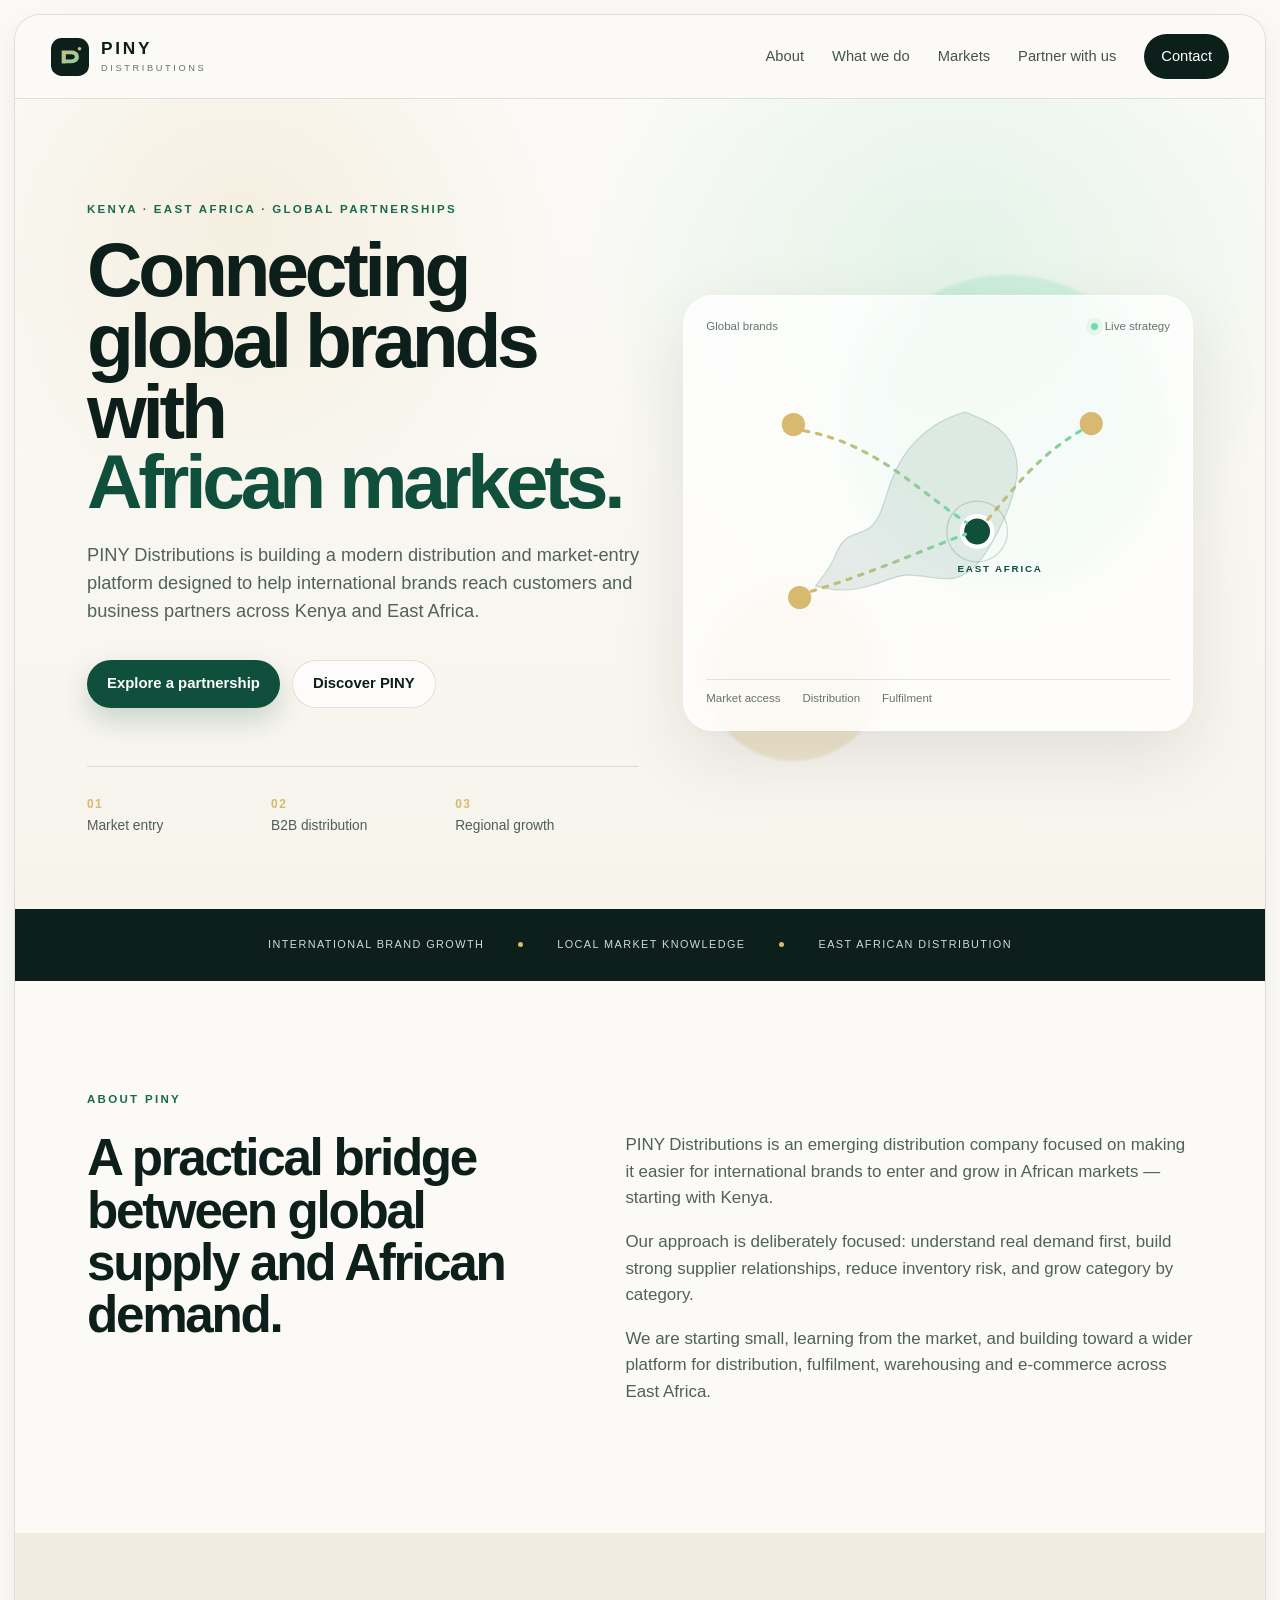
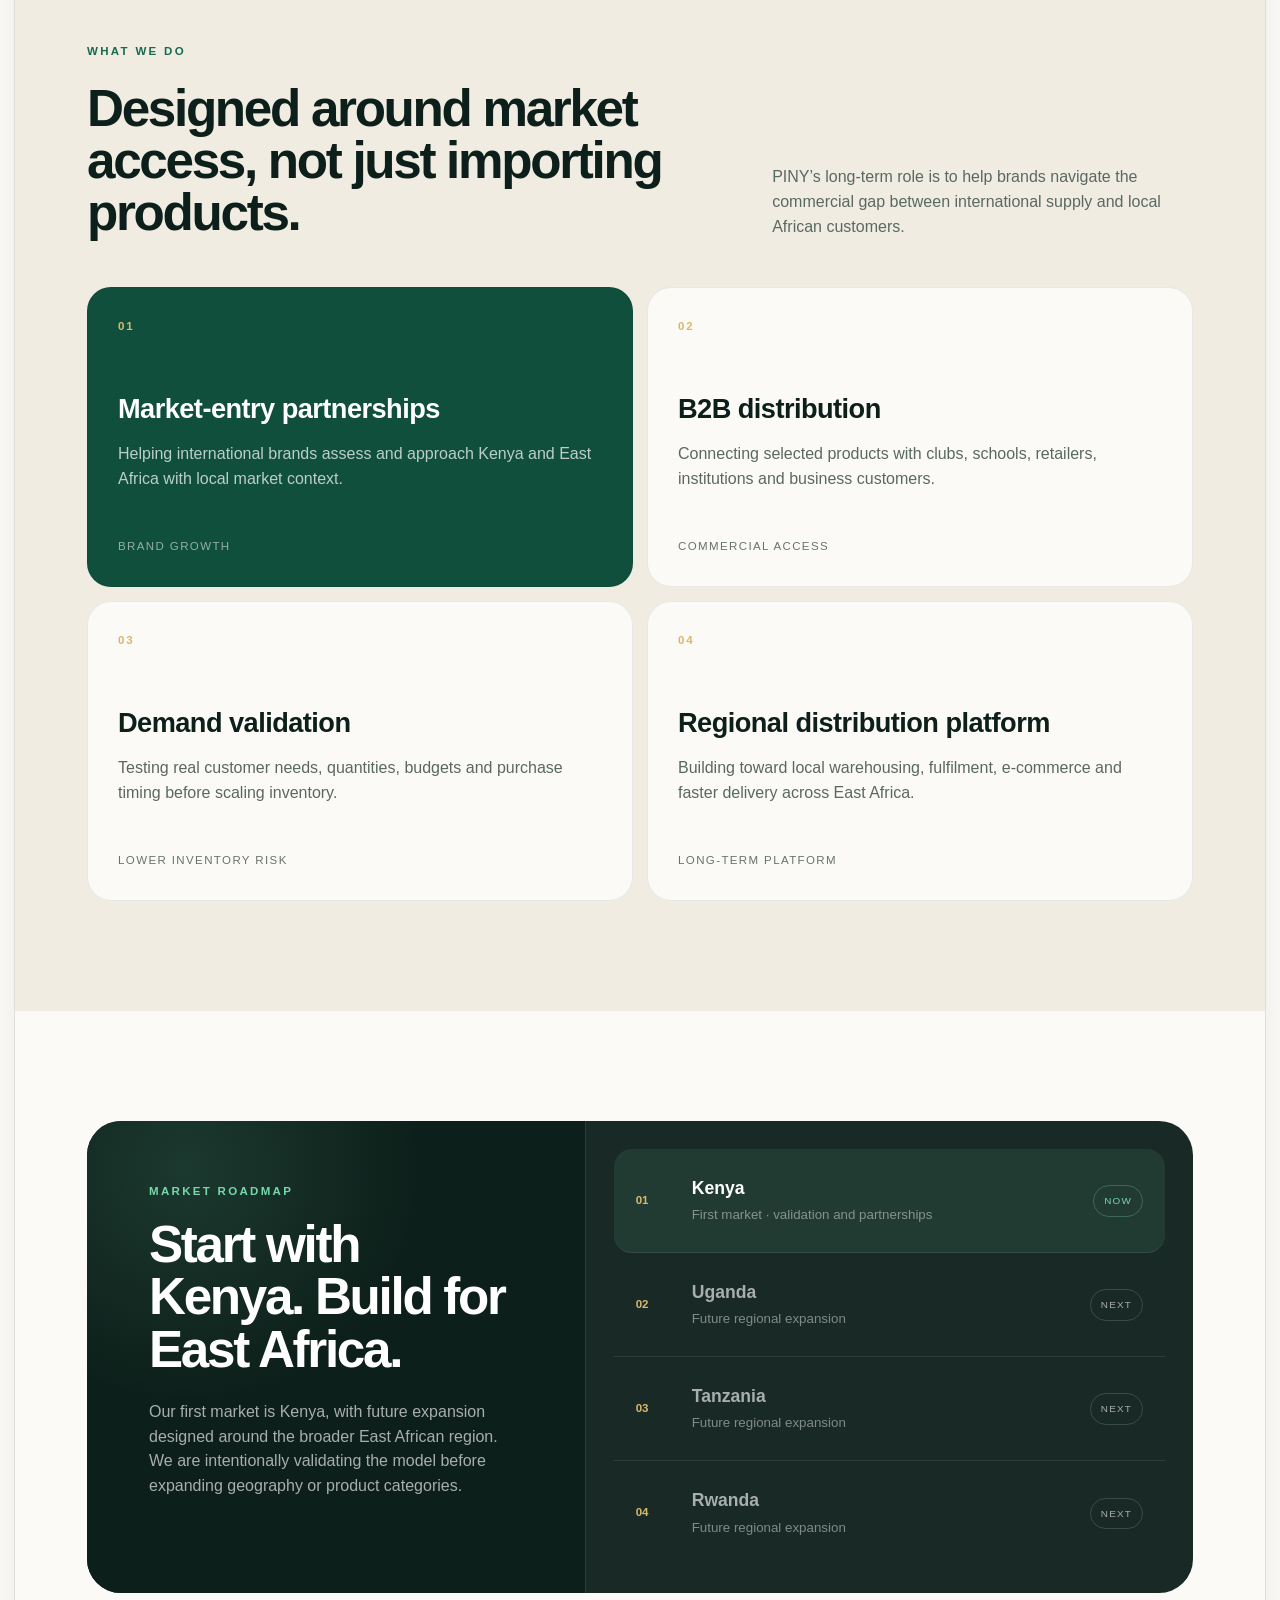
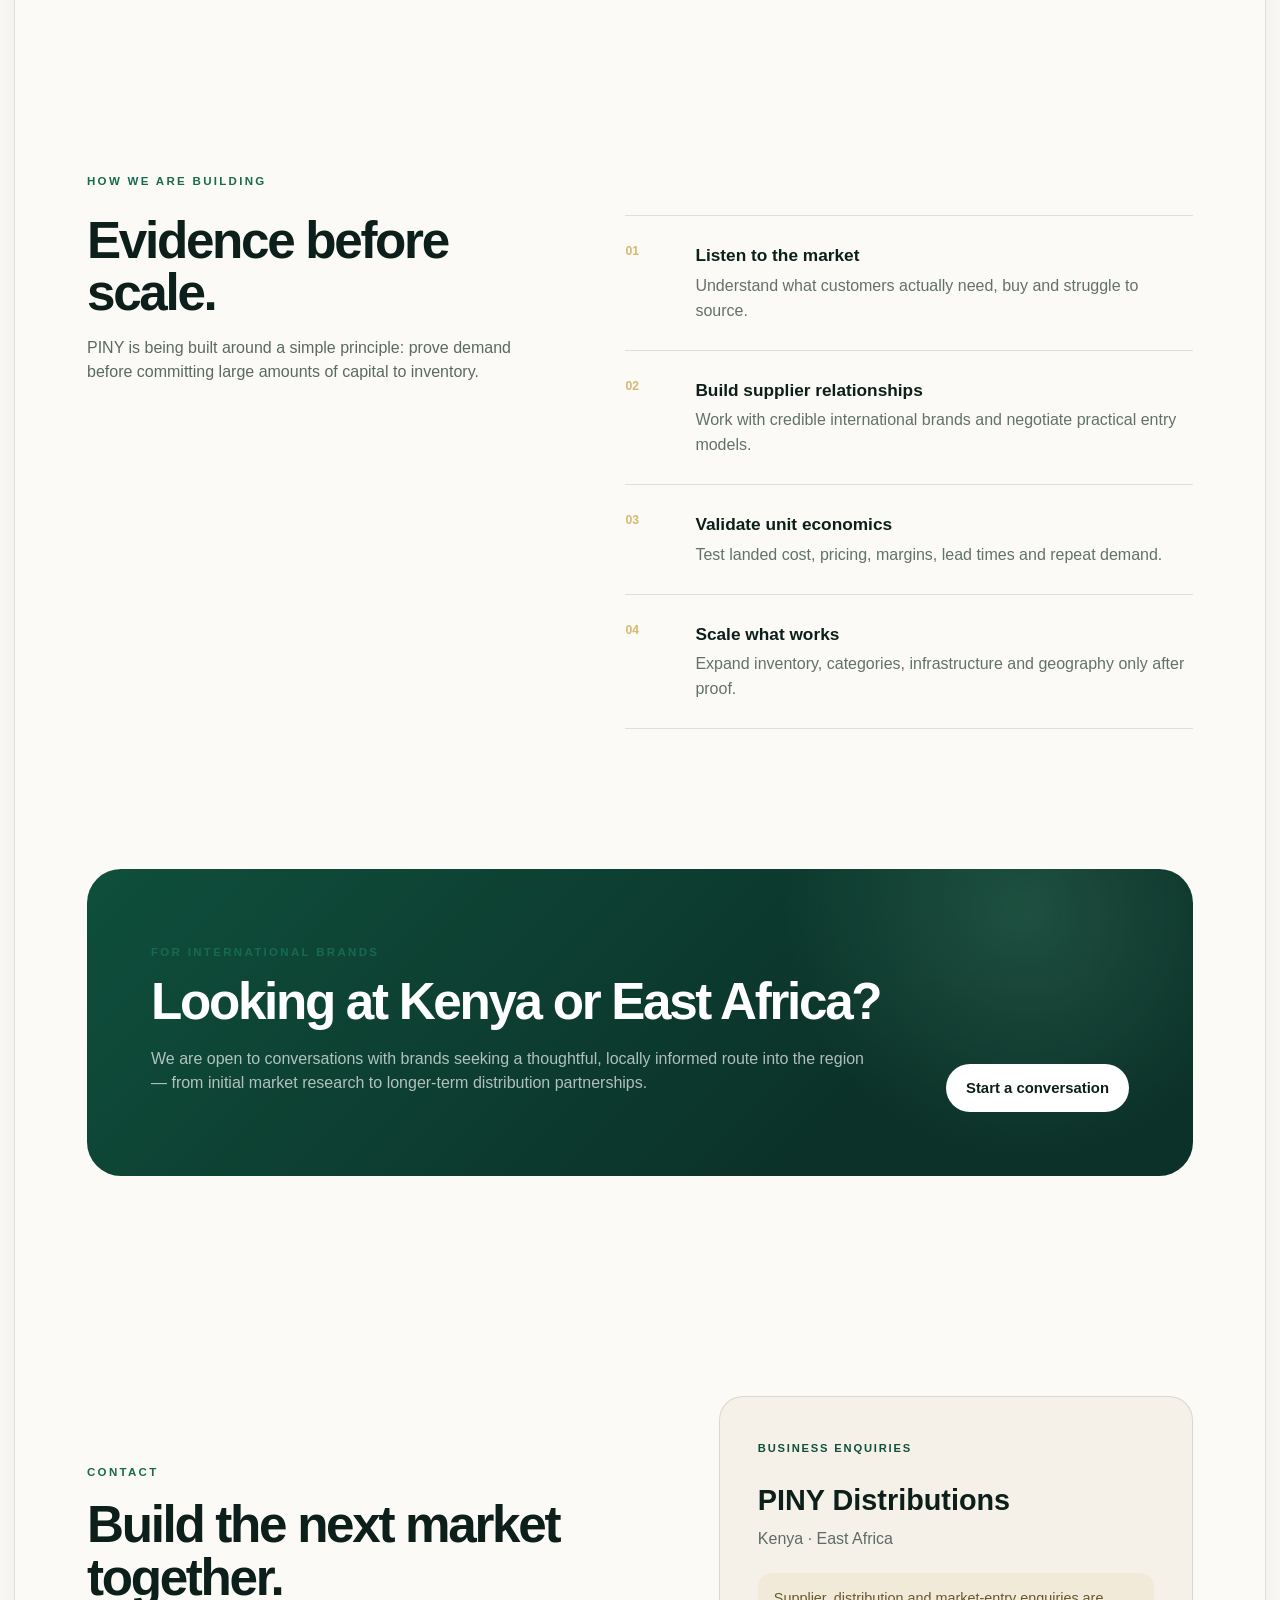
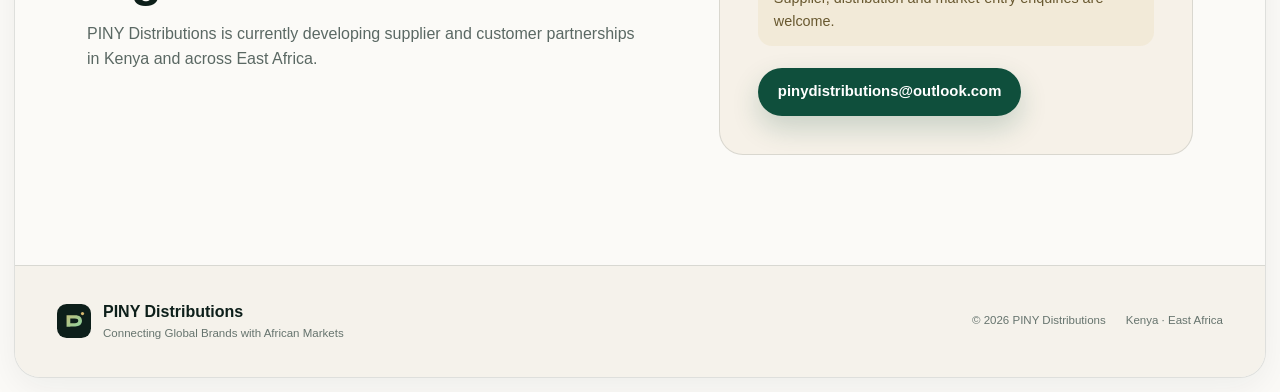
==== index.html @ 72f73d37 "Add PINY Distributions website" ====
<!DOCTYPE html>
<html lang="en">
<head>
  <meta charset="utf-8" />
  <meta name="viewport" content="width=device-width, initial-scale=1" />
  <title>PINY Distributions | Connecting Global Brands with African Markets</title>
  <meta name="description" content="PINY Distributions is building a modern distribution and market-entry platform connecting international brands with customers and business partners across Kenya and East Africa." />
  <meta name="robots" content="index, follow" />
  <link rel="canonical" href="https://pinydistributions.com/" />

  <meta property="og:type" content="website" />
  <meta property="og:title" content="PINY Distributions" />
  <meta property="og:description" content="Connecting Global Brands with African Markets." />
  <meta property="og:url" content="https://pinydistributions.com/" />
  <meta property="og:image" content="https://pinydistributions.com/social-card.svg" />

  <meta name="twitter:card" content="summary_large_image" />
  <meta name="twitter:title" content="PINY Distributions" />
  <meta name="twitter:description" content="Connecting Global Brands with African Markets." />

  <meta name="theme-color" content="#0b1f1a" />
  <link rel="icon" href="/favicon.svg" type="image/svg+xml" />
  <link rel="stylesheet" href="/styles.css" />

  <script type="application/ld+json">
  {
    "@context": "https://schema.org",
    "@type": "Organization",
    "name": "PINY Distributions",
    "url": "https://pinydistributions.com/",
    "description": "An emerging distribution and market-entry company focused on connecting international brands with Kenya, East Africa, and wider African markets.",
    "founder": {
      "@type": "Person",
      "name": "Brandon Eddy"
    },
    "areaServed": [
      {"@type":"Country","name":"Kenya"},
      {"@type":"Place","name":"East Africa"}
    ]
  }
  </script>
</head>
<body>
  <div class="site-shell">
    <header class="site-header" id="top">
      <a class="brand" href="#top" aria-label="PINY Distributions home">
        <img src="/logo.svg" alt="" class="brand-mark" />
        <span class="brand-copy">
          <strong>PINY</strong>
          <span>DISTRIBUTIONS</span>
        </span>
      </a>

      <button class="nav-toggle" aria-label="Open menu" aria-expanded="false">
        <span></span><span></span>
      </button>

      <nav class="nav" aria-label="Primary navigation">
        <a href="#about">About</a>
        <a href="#services">What we do</a>
        <a href="#markets">Markets</a>
        <a href="#partners">Partner with us</a>
        <a class="nav-cta" href="#contact">Contact</a>
      </nav>
    </header>

    <main>
      <section class="hero">
        <div class="hero-copy">
          <p class="eyebrow">Kenya · East Africa · Global Partnerships</p>
          <h1>Connecting global brands with <span>African markets.</span></h1>
          <p class="hero-lede">
            PINY Distributions is building a modern distribution and market-entry platform
            designed to help international brands reach customers and business partners
            across Kenya and East Africa.
          </p>

          <div class="hero-actions">
            <a class="btn btn-primary" href="#partners">Explore a partnership</a>
            <a class="btn btn-secondary" href="#about">Discover PINY</a>
          </div>

          <div class="hero-proof" aria-label="PINY focus areas">
            <div><strong>01</strong><span>Market entry</span></div>
            <div><strong>02</strong><span>B2B distribution</span></div>
            <div><strong>03</strong><span>Regional growth</span></div>
          </div>
        </div>

        <div class="hero-visual" aria-hidden="true">
          <div class="orb orb-one"></div>
          <div class="orb orb-two"></div>
          <div class="network-card">
            <div class="network-head">
              <span>Global brands</span>
              <span class="status-dot">Live strategy</span>
            </div>

            <svg viewBox="0 0 520 360" role="img" aria-label="Global-to-East-Africa distribution network">
              <defs>
                <linearGradient id="route" x1="0" x2="1">
                  <stop offset="0%" stop-color="#d5b66f"/>
                  <stop offset="100%" stop-color="#70d6a8"/>
                </linearGradient>
              </defs>
              <path class="continent" d="M291 74c-22 6-41 17-56 33-17 17-26 38-33 61-4 13-8 28-19 36-8 6-19 6-27 13-7 6-10 16-14 24-5 10-12 19-19 28 20 6 43 6 64-1 13-4 25-10 38-11 18-1 37 7 55 3 19-5 31-23 41-40 13-24 25-49 28-77 1-17-4-35-17-47-10-10-26-15-41-22z"/>
              <circle cx="98" cy="88" r="13" class="node"/>
              <circle cx="432" cy="87" r="13" class="node"/>
              <circle cx="105" cy="282" r="13" class="node"/>
              <circle cx="304" cy="208" r="17" class="node node-main"/>
              <path d="M110 95 C190 110 235 160 292 198" class="route"/>
              <path d="M420 95 C370 125 345 160 313 198" class="route"/>
              <path d="M118 275 C185 255 240 230 291 211" class="route"/>
              <circle cx="304" cy="208" r="34" class="pulse"/>
              <text x="282" y="253" class="label">EAST AFRICA</text>
            </svg>

            <div class="network-footer">
              <span>Market access</span>
              <span>Distribution</span>
              <span>Fulfilment</span>
            </div>
          </div>
        </div>
      </section>

      <section class="strip" aria-label="PINY value proposition">
        <p>International brand growth</p>
        <span></span>
        <p>Local market knowledge</p>
        <span></span>
        <p>East African distribution</p>
      </section>

      <section class="section about" id="about">
        <div class="section-label">About PINY</div>
        <div class="section-grid">
          <div>
            <h2>A practical bridge between global supply and African demand.</h2>
          </div>
          <div class="section-copy">
            <p>
              PINY Distributions is an emerging distribution company focused on making it easier
              for international brands to enter and grow in African markets — starting with Kenya.
            </p>
            <p>
              Our approach is deliberately focused: understand real demand first, build strong
              supplier relationships, reduce inventory risk, and grow category by category.
            </p>
            <p>
              We are starting small, learning from the market, and building toward a wider platform
              for distribution, fulfilment, warehousing and e-commerce across East Africa.
            </p>
          </div>
        </div>
      </section>

      <section class="section services" id="services">
        <div class="section-label">What we do</div>
        <div class="section-heading">
          <h2>Designed around market access, not just importing products.</h2>
          <p>
            PINY’s long-term role is to help brands navigate the commercial gap between
            international supply and local African customers.
          </p>
        </div>

        <div class="service-grid">
          <article class="service-card featured">
            <span class="card-number">01</span>
            <h3>Market-entry partnerships</h3>
            <p>Helping international brands assess and approach Kenya and East Africa with local market context.</p>
            <div class="card-tag">Brand growth</div>
          </article>

          <article class="service-card">
            <span class="card-number">02</span>
            <h3>B2B distribution</h3>
            <p>Connecting selected products with clubs, schools, retailers, institutions and business customers.</p>
            <div class="card-tag">Commercial access</div>
          </article>

          <article class="service-card">
            <span class="card-number">03</span>
            <h3>Demand validation</h3>
            <p>Testing real customer needs, quantities, budgets and purchase timing before scaling inventory.</p>
            <div class="card-tag">Lower inventory risk</div>
          </article>

          <article class="service-card">
            <span class="card-number">04</span>
            <h3>Regional distribution platform</h3>
            <p>Building toward local warehousing, fulfilment, e-commerce and faster delivery across East Africa.</p>
            <div class="card-tag">Long-term platform</div>
          </article>
        </div>
      </section>

      <section class="section markets" id="markets">
        <div class="market-panel">
          <div class="market-copy">
            <div class="section-label light">Market roadmap</div>
            <h2>Start with Kenya. Build for East Africa.</h2>
            <p>
              Our first market is Kenya, with future expansion designed around the broader East African region.
              We are intentionally validating the model before expanding geography or product categories.
            </p>
          </div>

          <div class="market-list">
            <div class="market-row active">
              <span class="market-index">01</span>
              <div>
                <strong>Kenya</strong>
                <small>First market · validation and partnerships</small>
              </div>
              <span class="market-state">NOW</span>
            </div>
            <div class="market-row">
              <span class="market-index">02</span>
              <div>
                <strong>Uganda</strong>
                <small>Future regional expansion</small>
              </div>
              <span class="market-state">NEXT</span>
            </div>
            <div class="market-row">
              <span class="market-index">03</span>
              <div>
                <strong>Tanzania</strong>
                <small>Future regional expansion</small>
              </div>
              <span class="market-state">NEXT</span>
            </div>
            <div class="market-row">
              <span class="market-index">04</span>
              <div>
                <strong>Rwanda</strong>
                <small>Future regional expansion</small>
              </div>
              <span class="market-state">NEXT</span>
            </div>
          </div>
        </div>
      </section>

      <section class="section focus">
        <div class="section-label">How we are building</div>
        <div class="focus-grid">
          <div class="focus-intro">
            <h2>Evidence before scale.</h2>
            <p>
              PINY is being built around a simple principle: prove demand before committing
              large amounts of capital to inventory.
            </p>
          </div>
          <div class="steps">
            <div class="step">
              <span>01</span>
              <div><strong>Listen to the market</strong><p>Understand what customers actually need, buy and struggle to source.</p></div>
            </div>
            <div class="step">
              <span>02</span>
              <div><strong>Build supplier relationships</strong><p>Work with credible international brands and negotiate practical entry models.</p></div>
            </div>
            <div class="step">
              <span>03</span>
              <div><strong>Validate unit economics</strong><p>Test landed cost, pricing, margins, lead times and repeat demand.</p></div>
            </div>
            <div class="step">
              <span>04</span>
              <div><strong>Scale what works</strong><p>Expand inventory, categories, infrastructure and geography only after proof.</p></div>
            </div>
          </div>
        </div>
      </section>

      <section class="section partners" id="partners">
        <div class="partner-card">
          <div>
            <p class="eyebrow">For international brands</p>
            <h2>Looking at Kenya or East Africa?</h2>
            <p>
              We are open to conversations with brands seeking a thoughtful, locally informed
              route into the region — from initial market research to longer-term distribution partnerships.
            </p>
          </div>
          <a class="btn btn-light" href="#contact">Start a conversation</a>
        </div>
      </section>

      <section class="section contact" id="contact">
        <div class="contact-copy">
          <div class="section-label">Contact</div>
          <h2>Build the next market together.</h2>
          <p>
            PINY Distributions is currently developing supplier and customer partnerships in Kenya
            and across East Africa.
          </p>
        </div>

        <div class="contact-card">
          <span class="contact-kicker">Business enquiries</span>
          <h3>PINY Distributions</h3>
          <p>Kenya · East Africa</p>
          <p class="contact-note">
            Supplier, distribution and market-entry enquiries are welcome.
          </p>
          <a class="btn btn-primary" href="mailto:pinydistributions@outlook.com">pinydistributions@outlook.com</a>
        </div>
      </section>
    </main>

    <footer>
      <div class="footer-brand">
        <img src="/logo.svg" alt="" />
        <div>
          <strong>PINY Distributions</strong>
          <span>Connecting Global Brands with African Markets</span>
        </div>
      </div>
      <div class="footer-meta">
        <span>© <span id="year"></span> PINY Distributions</span>
        <span>Kenya · East Africa</span>
      </div>
    </footer>
  </div>

  <script src="/script.js"></script>
</body>
</html>
---- styles.css ----
:root {
  --ink: #0d1f1a;
  --ink-2: #17342b;
  --forest: #0f4f3c;
  --forest-2: #176a50;
  --mint: #76d8ab;
  --sand: #d7b96f;
  --cream: #f6f1e8;
  --paper: #fbfaf7;
  --muted: #66746e;
  --line: rgba(13,31,26,.12);
  --white: #fff;
  --radius-xl: 34px;
  --radius-lg: 24px;
  --radius-md: 18px;
  --shadow: 0 24px 70px rgba(13,31,26,.10);
}

* { box-sizing: border-box; }
html { scroll-behavior: smooth; }
body {
  margin: 0;
  background: var(--paper);
  color: var(--ink);
  font-family: Inter, ui-sans-serif, -apple-system, BlinkMacSystemFont, "Segoe UI", sans-serif;
  line-height: 1.55;
  -webkit-font-smoothing: antialiased;
}
a { color: inherit; text-decoration: none; }
img { display: block; max-width: 100%; }
button, input, textarea { font: inherit; }

.site-shell {
  width: min(1440px, calc(100% - 28px));
  margin: 14px auto;
  overflow: hidden;
  border: 1px solid var(--line);
  border-radius: 26px;
  background: var(--paper);
  box-shadow: 0 10px 35px rgba(13,31,26,.06);
}

.site-header {
  height: 84px;
  display: flex;
  align-items: center;
  justify-content: space-between;
  padding: 0 36px;
  position: relative;
  z-index: 20;
  border-bottom: 1px solid var(--line);
  background: rgba(251,250,247,.90);
  backdrop-filter: blur(14px);
}

.brand {
  display: flex;
  align-items: center;
  gap: 12px;
}
.brand-mark { width: 38px; height: 38px; }
.brand-copy {
  display: flex;
  flex-direction: column;
  line-height: 1;
}
.brand-copy strong {
  font-size: 1.08rem;
  letter-spacing: .16em;
}
.brand-copy span {
  font-size: .58rem;
  letter-spacing: .28em;
  margin-top: 6px;
  color: var(--muted);
}

.nav {
  display: flex;
  align-items: center;
  gap: 28px;
  font-size: .92rem;
}
.nav a:not(.nav-cta) {
  color: #45534e;
  transition: color .2s ease;
}
.nav a:hover { color: var(--forest); }
.nav-cta {
  padding: 11px 17px;
  color: var(--white);
  background: var(--ink);
  border-radius: 999px;
}
.nav-toggle { display: none; }

.hero {
  min-height: 710px;
  padding: 90px 72px 72px;
  display: grid;
  grid-template-columns: 1.04fr .96fr;
  align-items: center;
  gap: 44px;
  background:
    radial-gradient(circle at 75% 20%, rgba(118,216,171,.17), transparent 32%),
    radial-gradient(circle at 18% 15%, rgba(215,185,111,.16), transparent 26%),
    linear-gradient(180deg, #fbfaf7 0%, #f7f4ec 100%);
}

.eyebrow, .section-label {
  font-size: .72rem;
  text-transform: uppercase;
  letter-spacing: .2em;
  font-weight: 700;
  color: var(--forest-2);
}
.hero h1 {
  margin: 16px 0 24px;
  font-size: clamp(3.3rem, 6vw, 6.7rem);
  line-height: .92;
  letter-spacing: -.055em;
  max-width: 770px;
}
.hero h1 span {
  color: var(--forest);
  display: block;
}
.hero-lede {
  max-width: 670px;
  font-size: 1.14rem;
  color: #52615b;
  margin: 0 0 34px;
}
.hero-actions { display: flex; gap: 12px; flex-wrap: wrap; }
.btn {
  display: inline-flex;
  align-items: center;
  justify-content: center;
  min-height: 48px;
  padding: 0 20px;
  border-radius: 999px;
  font-weight: 700;
  font-size: .93rem;
  transition: transform .2s ease, box-shadow .2s ease, background .2s ease;
}
.btn:hover { transform: translateY(-2px); }
.btn-primary {
  color: var(--white);
  background: var(--forest);
  box-shadow: 0 12px 28px rgba(15,79,60,.20);
}
.btn-secondary {
  border: 1px solid var(--line);
  background: rgba(255,255,255,.68);
}
.btn-light {
  background: var(--white);
  color: var(--ink);
}

.hero-proof {
  margin-top: 58px;
  padding-top: 28px;
  border-top: 1px solid var(--line);
  display: grid;
  grid-template-columns: repeat(3, 1fr);
  max-width: 660px;
}
.hero-proof div {
  display: flex;
  flex-direction: column;
  gap: 2px;
}
.hero-proof strong {
  color: var(--sand);
  font-size: .75rem;
  letter-spacing: .12em;
}
.hero-proof span {
  color: #4e5e58;
  font-size: .86rem;
}

.hero-visual {
  position: relative;
  min-height: 540px;
  display: grid;
  place-items: center;
}
.orb {
  position: absolute;
  border-radius: 999px;
  filter: blur(1px);
}
.orb-one {
  width: 320px;
  height: 320px;
  right: 5%;
  top: 6%;
  background: rgba(118,216,171,.22);
}
.orb-two {
  width: 180px;
  height: 180px;
  left: 4%;
  bottom: 4%;
  background: rgba(215,185,111,.26);
}
.network-card {
  width: min(100%, 550px);
  position: relative;
  z-index: 2;
  padding: 22px;
  border: 1px solid rgba(255,255,255,.82);
  background: rgba(255,255,255,.76);
  backdrop-filter: blur(18px);
  border-radius: 30px;
  box-shadow: var(--shadow);
}
.network-head, .network-footer {
  display: flex;
  align-items: center;
  justify-content: space-between;
  gap: 10px;
  font-size: .72rem;
  color: var(--muted);
}
.status-dot {
  display: inline-flex;
  align-items: center;
  gap: 7px;
}
.status-dot::before {
  content: "";
  width: 7px; height: 7px;
  border-radius: 50%;
  background: var(--mint);
  box-shadow: 0 0 0 5px rgba(118,216,171,.13);
}
.network-footer {
  justify-content: flex-start;
  gap: 22px;
  padding-top: 10px;
  border-top: 1px solid var(--line);
}
.network-card svg {
  width: 100%;
  margin: 10px 0 4px;
}
.continent { fill: rgba(15,79,60,.10); stroke: rgba(15,79,60,.18); stroke-width: 1.3; }
.node { fill: var(--sand); }
.node-main { fill: var(--forest); stroke: var(--white); stroke-width: 5; }
.route { fill: none; stroke: url(#route); stroke-width: 3.5; stroke-linecap: round; stroke-dasharray: 5 9; }
.pulse { fill: none; stroke: rgba(15,79,60,.18); stroke-width: 1.5; }
.label { font-size: 11px; letter-spacing: 2px; fill: var(--forest); font-weight: 700; }

.strip {
  min-height: 72px;
  padding: 0 50px;
  display: flex;
  align-items: center;
  justify-content: center;
  gap: 34px;
  color: rgba(255,255,255,.82);
  background: var(--ink);
  text-transform: uppercase;
  letter-spacing: .13em;
  font-size: .68rem;
}
.strip span {
  width: 5px; height: 5px; border-radius: 50%;
  background: var(--sand);
}

.section { padding: 110px 72px; }
.section-grid {
  display: grid;
  grid-template-columns: .9fr 1.1fr;
  gap: 74px;
  margin-top: 24px;
}
.section h2 {
  margin: 0;
  font-size: clamp(2.3rem, 4vw, 4.3rem);
  letter-spacing: -.045em;
  line-height: 1.02;
}
.section-copy {
  font-size: 1.06rem;
  color: #50605a;
}
.section-copy p { margin-top: 0; margin-bottom: 18px; }

.services {
  background: #f0ece2;
}
.section-heading {
  display: grid;
  grid-template-columns: 1.2fr .8fr;
  gap: 54px;
  align-items: end;
  margin: 22px 0 48px;
}
.section-heading p {
  color: #5a6863;
  max-width: 480px;
  margin: 0;
}

.service-grid {
  display: grid;
  grid-template-columns: repeat(2, 1fr);
  gap: 14px;
}
.service-card {
  min-height: 300px;
  padding: 30px;
  position: relative;
  display: flex;
  flex-direction: column;
  border-radius: var(--radius-lg);
  background: rgba(255,255,255,.72);
  border: 1px solid rgba(13,31,26,.08);
}
.service-card.featured {
  background: var(--forest);
  color: var(--white);
}
.card-number {
  font-size: .72rem;
  letter-spacing: .15em;
  color: var(--sand);
  font-weight: 800;
}
.service-card h3 {
  font-size: 1.7rem;
  letter-spacing: -.02em;
  margin: 52px 0 12px;
}
.service-card p {
  margin: 0;
  color: #5a6863;
  max-width: 520px;
}
.service-card.featured p { color: rgba(255,255,255,.72); }
.card-tag {
  margin-top: auto;
  padding-top: 26px;
  font-size: .72rem;
  text-transform: uppercase;
  letter-spacing: .12em;
  color: var(--muted);
}
.featured .card-tag { color: rgba(255,255,255,.55); }

.markets {
  background: var(--paper);
}
.market-panel {
  overflow: hidden;
  display: grid;
  grid-template-columns: .9fr 1.1fr;
  border-radius: var(--radius-xl);
  background: var(--ink);
  color: var(--white);
}
.market-copy {
  padding: 62px;
  background:
    radial-gradient(circle at 20% 10%, rgba(118,216,171,.14), transparent 40%),
    var(--ink);
}
.section-label.light { color: var(--mint); }
.market-copy h2 { margin-top: 18px; }
.market-copy p {
  margin: 24px 0 0;
  max-width: 500px;
  color: rgba(255,255,255,.64);
}
.market-list {
  padding: 28px;
  background: rgba(255,255,255,.05);
  border-left: 1px solid rgba(255,255,255,.08);
}
.market-row {
  min-height: 104px;
  display: grid;
  grid-template-columns: 44px 1fr auto;
  align-items: center;
  gap: 12px;
  padding: 0 22px;
  border-bottom: 1px solid rgba(255,255,255,.09);
  color: rgba(255,255,255,.62);
}
.market-row:last-child { border-bottom: 0; }
.market-row.active {
  color: var(--white);
  background: rgba(118,216,171,.09);
  border-radius: 18px;
}
.market-index {
  color: var(--sand);
  font-size: .72rem;
  font-weight: 800;
}
.market-row strong {
  display: block;
  font-size: 1.1rem;
}
.market-row small {
  color: rgba(255,255,255,.45);
}
.market-state {
  padding: 7px 10px;
  border: 1px solid rgba(255,255,255,.15);
  border-radius: 999px;
  font-size: .62rem;
  letter-spacing: .12em;
}
.active .market-state {
  color: var(--mint);
  border-color: rgba(118,216,171,.30);
}

.focus {
  padding-top: 70px;
}
.focus-grid {
  margin-top: 24px;
  display: grid;
  grid-template-columns: .9fr 1.1fr;
  gap: 74px;
}
.focus-intro p {
  color: #5b6964;
  max-width: 480px;
}
.steps { border-top: 1px solid var(--line); }
.step {
  display: grid;
  grid-template-columns: 56px 1fr;
  gap: 14px;
  padding: 26px 0;
  border-bottom: 1px solid var(--line);
}
.step > span {
  color: var(--sand);
  font-weight: 800;
  font-size: .76rem;
}
.step strong { font-size: 1.08rem; }
.step p { margin: 5px 0 0; color: #63716c; }

.partners { padding-top: 30px; }
.partner-card {
  padding: 64px;
  display: flex;
  align-items: end;
  justify-content: space-between;
  gap: 40px;
  border-radius: var(--radius-xl);
  color: var(--white);
  background:
    radial-gradient(circle at 85% 15%, rgba(118,216,171,.18), transparent 25%),
    linear-gradient(135deg, var(--forest), #0b3128 72%);
}
.partner-card h2 { margin: 14px 0 18px; max-width: 800px; }
.partner-card p:not(.eyebrow) { color: rgba(255,255,255,.68); max-width: 720px; }

.contact {
  display: grid;
  grid-template-columns: 1fr .85fr;
  gap: 74px;
  align-items: center;
}
.contact-copy h2 { margin: 18px 0; }
.contact-copy p {
  max-width: 580px;
  color: #5a6863;
}
.contact-card {
  padding: 38px;
  border-radius: var(--radius-lg);
  background: var(--cream);
  border: 1px solid var(--line);
}
.contact-kicker {
  font-size: .7rem;
  text-transform: uppercase;
  letter-spacing: .16em;
  color: var(--forest);
  font-weight: 800;
}
.contact-card h3 {
  font-size: 1.8rem;
  margin: 18px 0 4px;
}
.contact-card p { margin: 0 0 22px; color: #5e6c67; }
.contact-note {
  padding: 14px 16px;
  border-radius: 14px;
  background: rgba(215,185,111,.13);
  color: #68582f !important;
  font-size: .9rem;
}
.disabled-link {
  opacity: .55;
  pointer-events: none;
}

footer {
  padding: 34px 42px;
  border-top: 1px solid var(--line);
  display: flex;
  align-items: center;
  justify-content: space-between;
  gap: 20px;
  background: #f5f2eb;
}
.footer-brand {
  display: flex;
  align-items: center;
  gap: 12px;
}
.footer-brand img { width: 34px; }
.footer-brand strong, .footer-brand span { display: block; }
.footer-brand span {
  font-size: .72rem;
  color: var(--muted);
}
.footer-meta {
  display: flex;
  gap: 20px;
  font-size: .72rem;
  color: var(--muted);
}

@media (max-width: 980px) {
  .site-shell {
    width: min(100% - 16px, 1440px);
    margin: 8px auto;
    border-radius: 18px;
  }
  .site-header { padding: 0 20px; }
  .nav-toggle {
    width: 42px; height: 42px;
    display: grid;
    place-items: center;
    gap: 5px;
    border: 0;
    border-radius: 50%;
    background: var(--cream);
  }
  .nav-toggle span {
    width: 18px; height: 1.5px;
    background: var(--ink);
  }
  .nav {
    position: absolute;
    left: 12px; right: 12px; top: 78px;
    padding: 18px;
    display: none;
    flex-direction: column;
    align-items: stretch;
    gap: 6px;
    border-radius: 18px;
    background: var(--paper);
    border: 1px solid var(--line);
    box-shadow: var(--shadow);
  }
  .nav.open { display: flex; }
  .nav a { padding: 11px 12px; }
  .nav-cta { text-align: center; }
  .hero {
    grid-template-columns: 1fr;
    padding: 70px 28px 40px;
  }
  .hero h1 { font-size: clamp(3.3rem, 12vw, 5rem); }
  .hero-visual { min-height: 420px; }
  .section, .partners { padding: 78px 28px; }
  .section-grid, .section-heading, .focus-grid, .contact {
    grid-template-columns: 1fr;
    gap: 34px;
  }
  .service-grid { grid-template-columns: 1fr; }
  .market-panel { grid-template-columns: 1fr; }
  .market-copy { padding: 40px 30px; }
  .market-list {
    border-left: 0;
    border-top: 1px solid rgba(255,255,255,.08);
  }
  .partner-card {
    padding: 42px 30px;
    flex-direction: column;
    align-items: flex-start;
  }
}

@media (max-width: 620px) {
  .brand-copy span { letter-spacing: .20em; }
  .hero { padding-top: 54px; }
  .hero h1 { font-size: clamp(2.8rem, 16vw, 4.2rem); }
  .hero-lede { font-size: 1rem; }
  .hero-actions .btn { width: 100%; }
  .hero-proof { gap: 14px; }
  .hero-proof span { font-size: .73rem; }
  .hero-visual { min-height: 350px; }
  .network-card { padding: 15px; border-radius: 22px; }
  .strip {
    padding: 24px;
    flex-wrap: wrap;
    gap: 14px;
    text-align: center;
  }
  .section { padding: 66px 22px; }
  .section h2 { font-size: clamp(2.1rem, 11vw, 3.3rem); }
  .service-card { min-height: 260px; }
  .service-card h3 { margin-top: 34px; }
  .market-row {
    grid-template-columns: 36px 1fr;
    padding: 12px 10px;
  }
  .market-state { display: none; }
  .partner-card { padding: 34px 24px; }
  footer {
    flex-direction: column;
    align-items: flex-start;
    padding: 28px 24px;
  }
  .footer-meta { flex-direction: column; gap: 4px; }
}
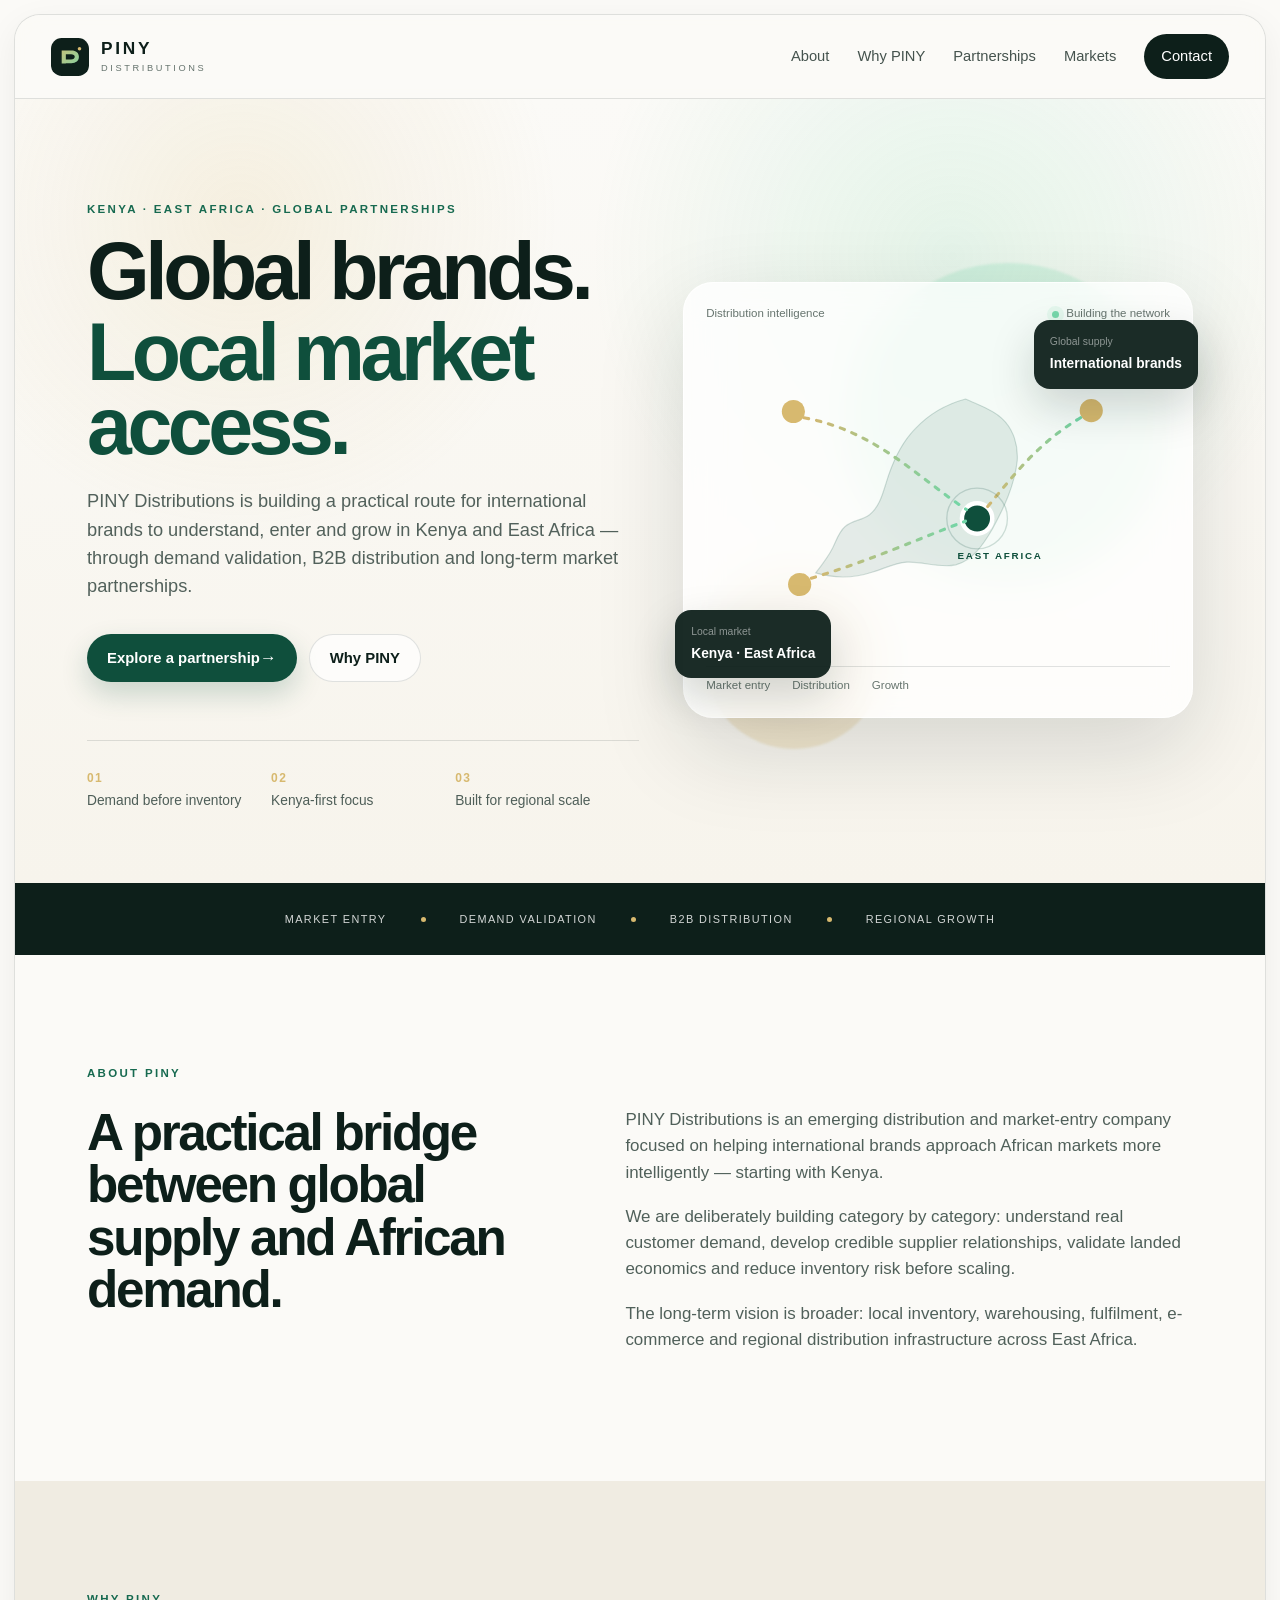
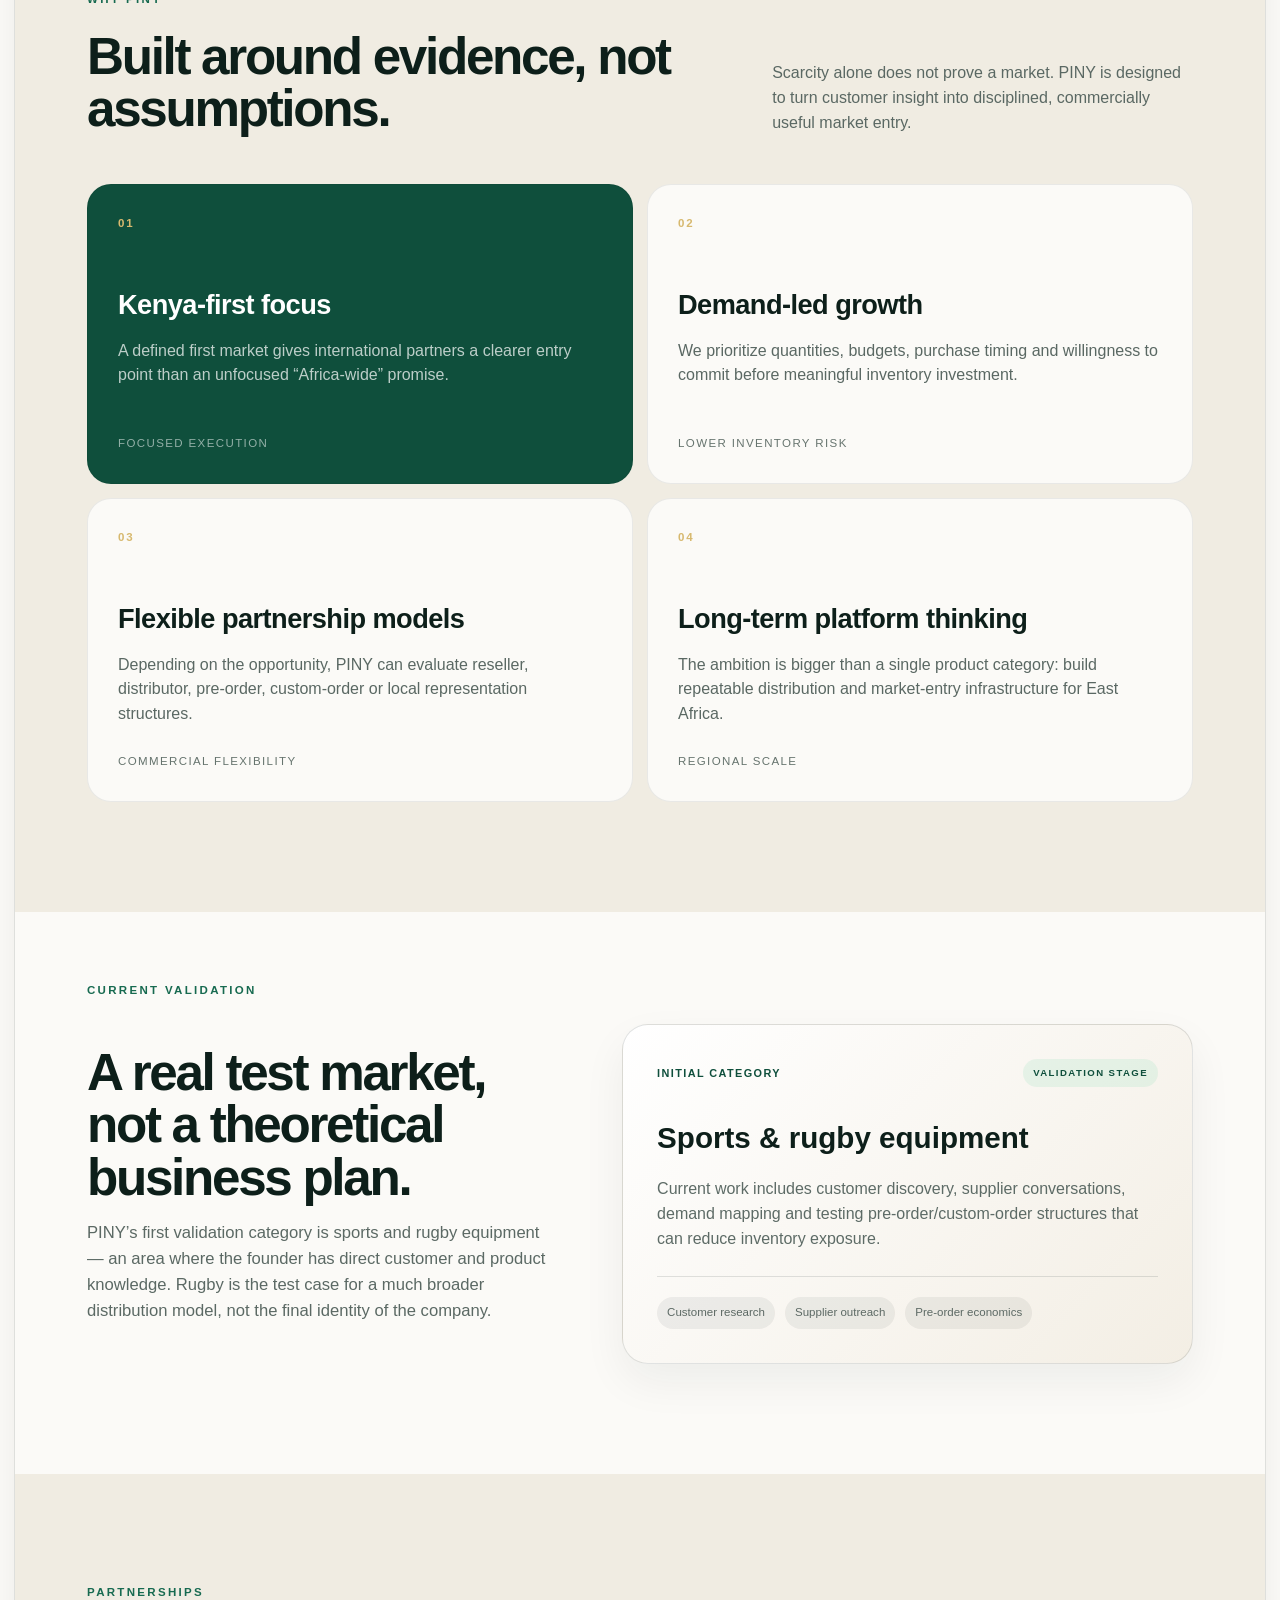
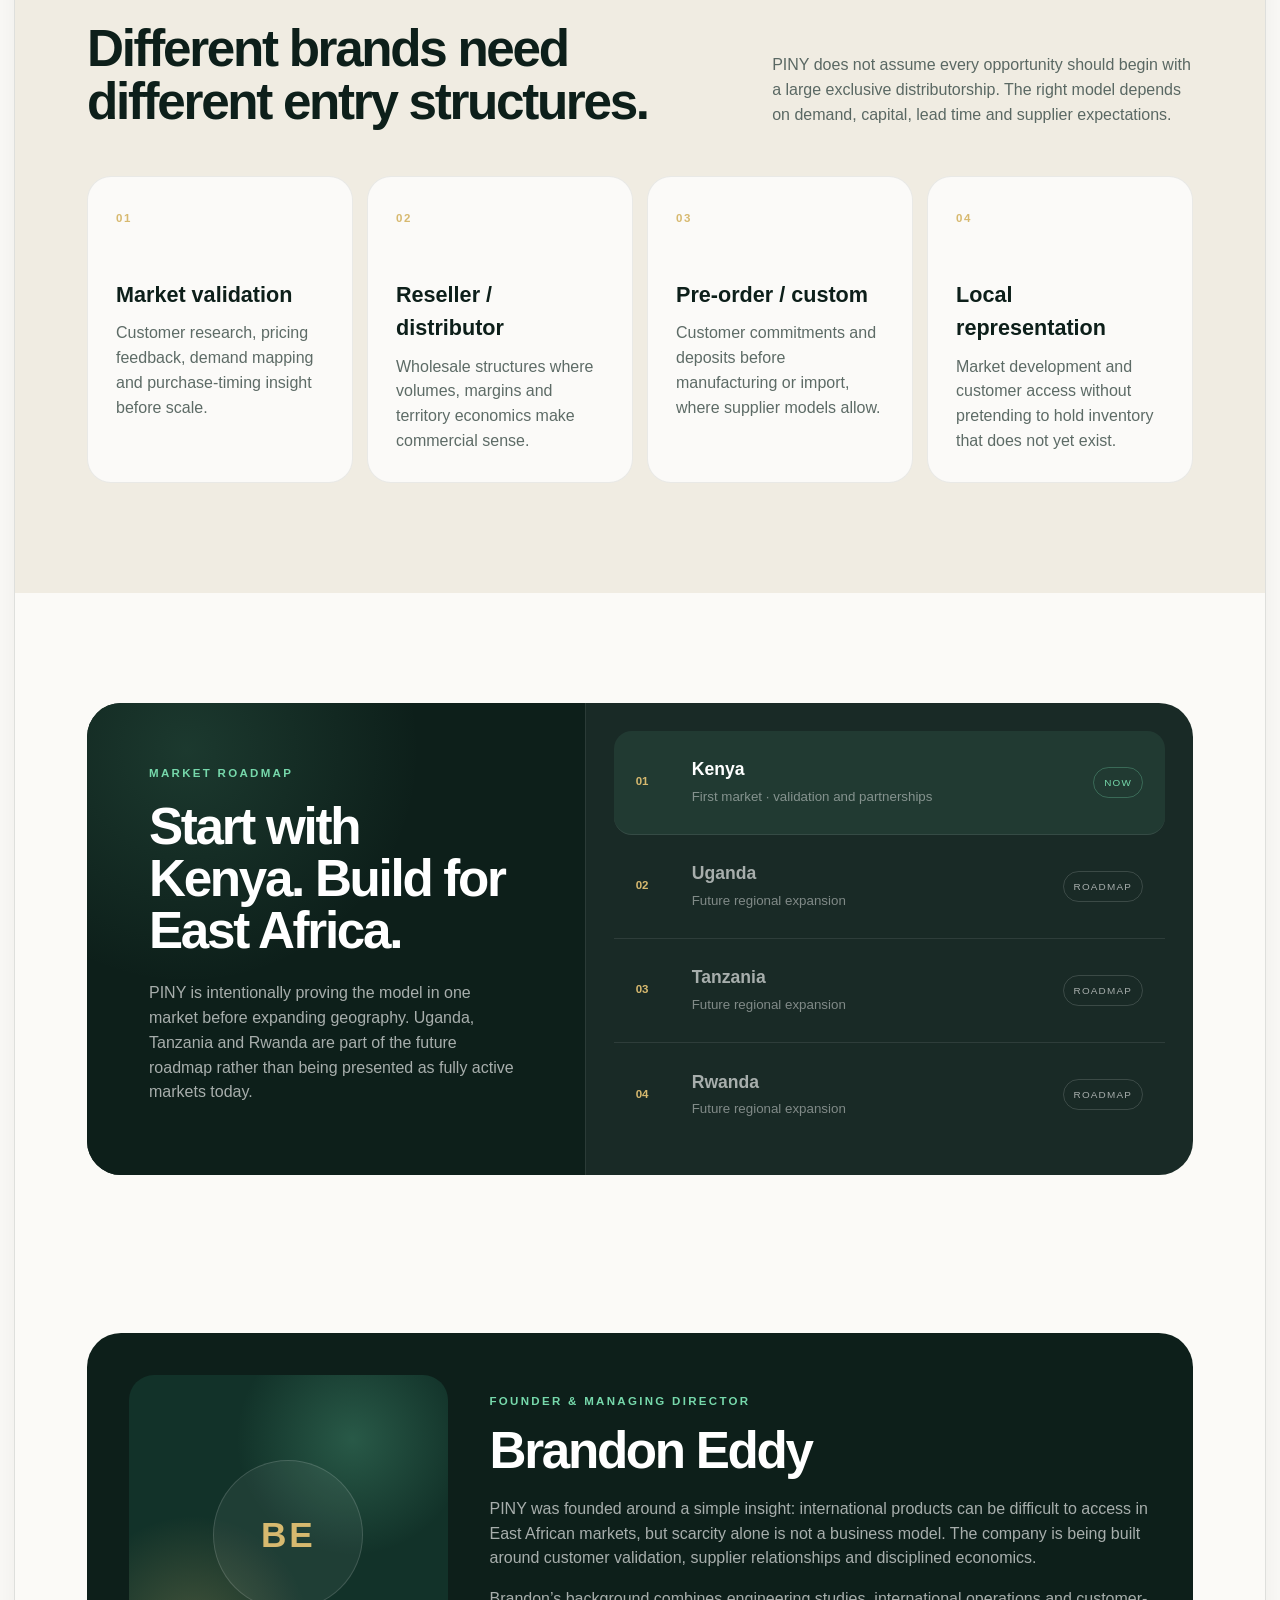
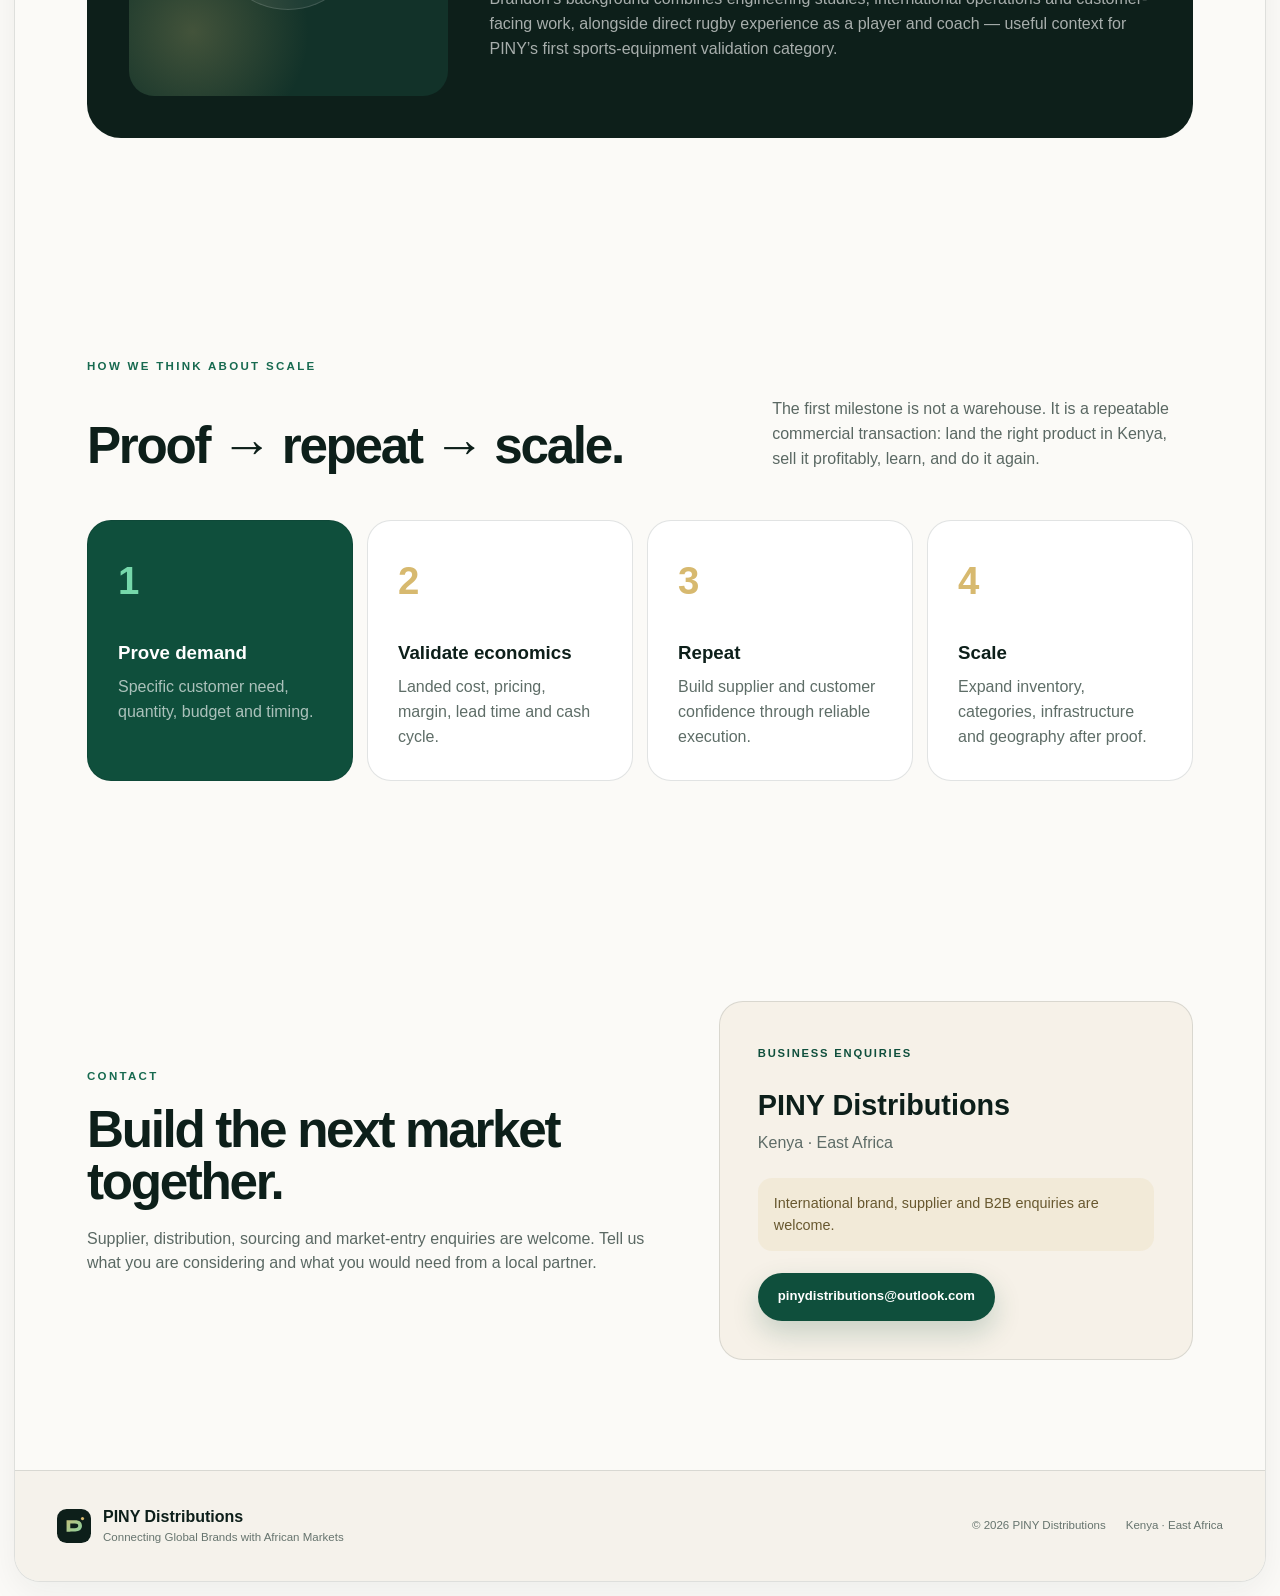
==== commit 84b59af8: "Launch PINY website V2" ====
--- a/index.html
+++ b/index.html
@@ -4,328 +4,175 @@
   <meta charset="utf-8" />
   <meta name="viewport" content="width=device-width, initial-scale=1" />
   <title>PINY Distributions | Connecting Global Brands with African Markets</title>
-  <meta name="description" content="PINY Distributions is building a modern distribution and market-entry platform connecting international brands with customers and business partners across Kenya and East Africa." />
+  <meta name="description" content="PINY Distributions is an emerging Kenya-focused distribution and market-entry company connecting international brands with customers and commercial partners across Kenya and East Africa." />
   <meta name="robots" content="index, follow" />
   <link rel="canonical" href="https://pinydistributions.com/" />
-
   <meta property="og:type" content="website" />
   <meta property="og:title" content="PINY Distributions" />
   <meta property="og:description" content="Connecting Global Brands with African Markets." />
   <meta property="og:url" content="https://pinydistributions.com/" />
   <meta property="og:image" content="https://pinydistributions.com/social-card.svg" />
-
   <meta name="twitter:card" content="summary_large_image" />
-  <meta name="twitter:title" content="PINY Distributions" />
-  <meta name="twitter:description" content="Connecting Global Brands with African Markets." />
-
   <meta name="theme-color" content="#0b1f1a" />
-  <link rel="icon" href="/favicon.svg" type="image/svg+xml" />
-  <link rel="stylesheet" href="/styles.css" />
-
+  <link rel="icon" href="favicon.svg" type="image/svg+xml" />
+  <link rel="stylesheet" href="styles.css" />
   <script type="application/ld+json">
   {
-    "@context": "https://schema.org",
-    "@type": "Organization",
-    "name": "PINY Distributions",
-    "url": "https://pinydistributions.com/",
-    "description": "An emerging distribution and market-entry company focused on connecting international brands with Kenya, East Africa, and wider African markets.",
-    "founder": {
-      "@type": "Person",
-      "name": "Brandon Eddy"
-    },
-    "areaServed": [
-      {"@type":"Country","name":"Kenya"},
-      {"@type":"Place","name":"East Africa"}
-    ]
+    "@context":"https://schema.org",
+    "@type":"Organization",
+    "name":"PINY Distributions",
+    "url":"https://pinydistributions.com/",
+    "email":"pinydistributions@outlook.com",
+    "description":"Emerging distribution and market-entry company focused on connecting international brands with Kenya and East Africa.",
+    "founder":{"@type":"Person","name":"Brandon Eddy"}
   }
   </script>
 </head>
 <body>
-  <div class="site-shell">
-    <header class="site-header" id="top">
-      <a class="brand" href="#top" aria-label="PINY Distributions home">
-        <img src="/logo.svg" alt="" class="brand-mark" />
-        <span class="brand-copy">
-          <strong>PINY</strong>
-          <span>DISTRIBUTIONS</span>
-        </span>
-      </a>
+<div class="site-shell">
+  <header class="site-header" id="top">
+    <a class="brand" href="#top" aria-label="PINY Distributions home">
+      <img src="logo.svg" alt="" class="brand-mark" />
+      <span class="brand-copy"><strong>PINY</strong><span>DISTRIBUTIONS</span></span>
+    </a>
+    <button class="nav-toggle" aria-label="Open menu" aria-expanded="false"><span></span><span></span></button>
+    <nav class="nav" aria-label="Primary navigation">
+      <a href="#about">About</a>
+      <a href="#why">Why PINY</a>
+      <a href="#partners">Partnerships</a>
+      <a href="#markets">Markets</a>
+      <a class="nav-cta" href="#contact">Contact</a>
+    </nav>
+  </header>
 
-      <button class="nav-toggle" aria-label="Open menu" aria-expanded="false">
-        <span></span><span></span>
-      </button>
-
-      <nav class="nav" aria-label="Primary navigation">
-        <a href="#about">About</a>
-        <a href="#services">What we do</a>
-        <a href="#markets">Markets</a>
-        <a href="#partners">Partner with us</a>
-        <a class="nav-cta" href="#contact">Contact</a>
-      </nav>
-    </header>
-
-    <main>
-      <section class="hero">
-        <div class="hero-copy">
-          <p class="eyebrow">Kenya · East Africa · Global Partnerships</p>
-          <h1>Connecting global brands with <span>African markets.</span></h1>
-          <p class="hero-lede">
-            PINY Distributions is building a modern distribution and market-entry platform
-            designed to help international brands reach customers and business partners
-            across Kenya and East Africa.
-          </p>
-
-          <div class="hero-actions">
-            <a class="btn btn-primary" href="#partners">Explore a partnership</a>
-            <a class="btn btn-secondary" href="#about">Discover PINY</a>
-          </div>
-
-          <div class="hero-proof" aria-label="PINY focus areas">
-            <div><strong>01</strong><span>Market entry</span></div>
-            <div><strong>02</strong><span>B2B distribution</span></div>
-            <div><strong>03</strong><span>Regional growth</span></div>
-          </div>
+  <main>
+    <section class="hero hero-v2">
+      <div class="hero-copy">
+        <p class="eyebrow">Kenya · East Africa · Global Partnerships</p>
+        <h1>Global brands.<span>Local market access.</span></h1>
+        <p class="hero-lede">PINY Distributions is building a practical route for international brands to understand, enter and grow in Kenya and East Africa — through demand validation, B2B distribution and long-term market partnerships.</p>
+        <div class="hero-actions">
+          <a class="btn btn-primary" href="#partners">Explore a partnership <b>→</b></a>
+          <a class="btn btn-secondary" href="#why">Why PINY</a>
         </div>
-
-        <div class="hero-visual" aria-hidden="true">
-          <div class="orb orb-one"></div>
-          <div class="orb orb-two"></div>
-          <div class="network-card">
-            <div class="network-head">
-              <span>Global brands</span>
-              <span class="status-dot">Live strategy</span>
-            </div>
-
-            <svg viewBox="0 0 520 360" role="img" aria-label="Global-to-East-Africa distribution network">
-              <defs>
-                <linearGradient id="route" x1="0" x2="1">
-                  <stop offset="0%" stop-color="#d5b66f"/>
-                  <stop offset="100%" stop-color="#70d6a8"/>
-                </linearGradient>
-              </defs>
-              <path class="continent" d="M291 74c-22 6-41 17-56 33-17 17-26 38-33 61-4 13-8 28-19 36-8 6-19 6-27 13-7 6-10 16-14 24-5 10-12 19-19 28 20 6 43 6 64-1 13-4 25-10 38-11 18-1 37 7 55 3 19-5 31-23 41-40 13-24 25-49 28-77 1-17-4-35-17-47-10-10-26-15-41-22z"/>
-              <circle cx="98" cy="88" r="13" class="node"/>
-              <circle cx="432" cy="87" r="13" class="node"/>
-              <circle cx="105" cy="282" r="13" class="node"/>
-              <circle cx="304" cy="208" r="17" class="node node-main"/>
-              <path d="M110 95 C190 110 235 160 292 198" class="route"/>
-              <path d="M420 95 C370 125 345 160 313 198" class="route"/>
-              <path d="M118 275 C185 255 240 230 291 211" class="route"/>
-              <circle cx="304" cy="208" r="34" class="pulse"/>
-              <text x="282" y="253" class="label">EAST AFRICA</text>
-            </svg>
-
-            <div class="network-footer">
-              <span>Market access</span>
-              <span>Distribution</span>
-              <span>Fulfilment</span>
-            </div>
-          </div>
-        </div>
-      </section>
-
-      <section class="strip" aria-label="PINY value proposition">
-        <p>International brand growth</p>
-        <span></span>
-        <p>Local market knowledge</p>
-        <span></span>
-        <p>East African distribution</p>
-      </section>
-
-      <section class="section about" id="about">
-        <div class="section-label">About PINY</div>
-        <div class="section-grid">
-          <div>
-            <h2>A practical bridge between global supply and African demand.</h2>
-          </div>
-          <div class="section-copy">
-            <p>
-              PINY Distributions is an emerging distribution company focused on making it easier
-              for international brands to enter and grow in African markets — starting with Kenya.
-            </p>
-            <p>
-              Our approach is deliberately focused: understand real demand first, build strong
-              supplier relationships, reduce inventory risk, and grow category by category.
-            </p>
-            <p>
-              We are starting small, learning from the market, and building toward a wider platform
-              for distribution, fulfilment, warehousing and e-commerce across East Africa.
-            </p>
-          </div>
-        </div>
-      </section>
-
-      <section class="section services" id="services">
-        <div class="section-label">What we do</div>
-        <div class="section-heading">
-          <h2>Designed around market access, not just importing products.</h2>
-          <p>
-            PINY’s long-term role is to help brands navigate the commercial gap between
-            international supply and local African customers.
-          </p>
-        </div>
-
-        <div class="service-grid">
-          <article class="service-card featured">
-            <span class="card-number">01</span>
-            <h3>Market-entry partnerships</h3>
-            <p>Helping international brands assess and approach Kenya and East Africa with local market context.</p>
-            <div class="card-tag">Brand growth</div>
-          </article>
-
-          <article class="service-card">
-            <span class="card-number">02</span>
-            <h3>B2B distribution</h3>
-            <p>Connecting selected products with clubs, schools, retailers, institutions and business customers.</p>
-            <div class="card-tag">Commercial access</div>
-          </article>
-
-          <article class="service-card">
-            <span class="card-number">03</span>
-            <h3>Demand validation</h3>
-            <p>Testing real customer needs, quantities, budgets and purchase timing before scaling inventory.</p>
-            <div class="card-tag">Lower inventory risk</div>
-          </article>
-
-          <article class="service-card">
-            <span class="card-number">04</span>
-            <h3>Regional distribution platform</h3>
-            <p>Building toward local warehousing, fulfilment, e-commerce and faster delivery across East Africa.</p>
-            <div class="card-tag">Long-term platform</div>
-          </article>
-        </div>
-      </section>
-
-      <section class="section markets" id="markets">
-        <div class="market-panel">
-          <div class="market-copy">
-            <div class="section-label light">Market roadmap</div>
-            <h2>Start with Kenya. Build for East Africa.</h2>
-            <p>
-              Our first market is Kenya, with future expansion designed around the broader East African region.
-              We are intentionally validating the model before expanding geography or product categories.
-            </p>
-          </div>
-
-          <div class="market-list">
-            <div class="market-row active">
-              <span class="market-index">01</span>
-              <div>
-                <strong>Kenya</strong>
-                <small>First market · validation and partnerships</small>
-              </div>
-              <span class="market-state">NOW</span>
-            </div>
-            <div class="market-row">
-              <span class="market-index">02</span>
-              <div>
-                <strong>Uganda</strong>
-                <small>Future regional expansion</small>
-              </div>
-              <span class="market-state">NEXT</span>
-            </div>
-            <div class="market-row">
-              <span class="market-index">03</span>
-              <div>
-                <strong>Tanzania</strong>
-                <small>Future regional expansion</small>
-              </div>
-              <span class="market-state">NEXT</span>
-            </div>
-            <div class="market-row">
-              <span class="market-index">04</span>
-              <div>
-                <strong>Rwanda</strong>
-                <small>Future regional expansion</small>
-              </div>
-              <span class="market-state">NEXT</span>
-            </div>
-          </div>
-        </div>
-      </section>
-
-      <section class="section focus">
-        <div class="section-label">How we are building</div>
-        <div class="focus-grid">
-          <div class="focus-intro">
-            <h2>Evidence before scale.</h2>
-            <p>
-              PINY is being built around a simple principle: prove demand before committing
-              large amounts of capital to inventory.
-            </p>
-          </div>
-          <div class="steps">
-            <div class="step">
-              <span>01</span>
-              <div><strong>Listen to the market</strong><p>Understand what customers actually need, buy and struggle to source.</p></div>
-            </div>
-            <div class="step">
-              <span>02</span>
-              <div><strong>Build supplier relationships</strong><p>Work with credible international brands and negotiate practical entry models.</p></div>
-            </div>
-            <div class="step">
-              <span>03</span>
-              <div><strong>Validate unit economics</strong><p>Test landed cost, pricing, margins, lead times and repeat demand.</p></div>
-            </div>
-            <div class="step">
-              <span>04</span>
-              <div><strong>Scale what works</strong><p>Expand inventory, categories, infrastructure and geography only after proof.</p></div>
-            </div>
-          </div>
-        </div>
-      </section>
-
-      <section class="section partners" id="partners">
-        <div class="partner-card">
-          <div>
-            <p class="eyebrow">For international brands</p>
-            <h2>Looking at Kenya or East Africa?</h2>
-            <p>
-              We are open to conversations with brands seeking a thoughtful, locally informed
-              route into the region — from initial market research to longer-term distribution partnerships.
-            </p>
-          </div>
-          <a class="btn btn-light" href="#contact">Start a conversation</a>
-        </div>
-      </section>
-
-      <section class="section contact" id="contact">
-        <div class="contact-copy">
-          <div class="section-label">Contact</div>
-          <h2>Build the next market together.</h2>
-          <p>
-            PINY Distributions is currently developing supplier and customer partnerships in Kenya
-            and across East Africa.
-          </p>
-        </div>
-
-        <div class="contact-card">
-          <span class="contact-kicker">Business enquiries</span>
-          <h3>PINY Distributions</h3>
-          <p>Kenya · East Africa</p>
-          <p class="contact-note">
-            Supplier, distribution and market-entry enquiries are welcome.
-          </p>
-          <a class="btn btn-primary" href="mailto:pinydistributions@outlook.com">pinydistributions@outlook.com</a>
-        </div>
-      </section>
-    </main>
-
-    <footer>
-      <div class="footer-brand">
-        <img src="/logo.svg" alt="" />
-        <div>
-          <strong>PINY Distributions</strong>
-          <span>Connecting Global Brands with African Markets</span>
+        <div class="hero-proof" aria-label="PINY principles">
+          <div><strong>01</strong><span>Demand before inventory</span></div>
+          <div><strong>02</strong><span>Kenya-first focus</span></div>
+          <div><strong>03</strong><span>Built for regional scale</span></div>
         </div>
       </div>
-      <div class="footer-meta">
-        <span>© <span id="year"></span> PINY Distributions</span>
-        <span>Kenya · East Africa</span>
+
+      <div class="hero-visual" aria-hidden="true">
+        <div class="orb orb-one"></div><div class="orb orb-two"></div>
+        <div class="floating-chip chip-a"><small>Global supply</small><strong>International brands</strong></div>
+        <div class="floating-chip chip-b"><small>Local market</small><strong>Kenya · East Africa</strong></div>
+        <div class="network-card network-v2">
+          <div class="network-head"><span>Distribution intelligence</span><span class="status-dot">Building the network</span></div>
+          <svg viewBox="0 0 520 360" role="img" aria-label="Global to East Africa distribution network">
+            <defs><linearGradient id="route" x1="0" x2="1"><stop offset="0%" stop-color="#d5b66f"/><stop offset="100%" stop-color="#70d6a8"/></linearGradient></defs>
+            <path class="continent" d="M291 74c-22 6-41 17-56 33-17 17-26 38-33 61-4 13-8 28-19 36-8 6-19 6-27 13-7 6-10 16-14 24-5 10-12 19-19 28 20 6 43 6 64-1 13-4 25-10 38-11 18-1 37 7 55 3 19-5 31-23 41-40 13-24 25-49 28-77 1-17-4-35-17-47-10-10-26-15-41-22z"/>
+            <circle cx="98" cy="88" r="13" class="node"/><circle cx="432" cy="87" r="13" class="node"/><circle cx="105" cy="282" r="13" class="node"/><circle cx="304" cy="208" r="17" class="node node-main"/>
+            <path d="M110 95 C190 110 235 160 292 198" class="route"/><path d="M420 95 C370 125 345 160 313 198" class="route"/><path d="M118 275 C185 255 240 230 291 211" class="route"/>
+            <circle cx="304" cy="208" r="34" class="pulse"/><text x="282" y="253" class="label">EAST AFRICA</text>
+          </svg>
+          <div class="network-footer"><span>Market entry</span><span>Distribution</span><span>Growth</span></div>
+        </div>
       </div>
-    </footer>
-  </div>
+    </section>
 
-  <script src="/script.js"></script>
+    <section class="strip"><p>Market entry</p><span></span><p>Demand validation</p><span></span><p>B2B distribution</p><span></span><p>Regional growth</p></section>
+
+    <section class="section about" id="about">
+      <div class="section-label">About PINY</div>
+      <div class="section-grid">
+        <div><h2>A practical bridge between global supply and African demand.</h2></div>
+        <div class="section-copy">
+          <p>PINY Distributions is an emerging distribution and market-entry company focused on helping international brands approach African markets more intelligently — starting with Kenya.</p>
+          <p>We are deliberately building category by category: understand real customer demand, develop credible supplier relationships, validate landed economics and reduce inventory risk before scaling.</p>
+          <p>The long-term vision is broader: local inventory, warehousing, fulfilment, e-commerce and regional distribution infrastructure across East Africa.</p>
+        </div>
+      </div>
+    </section>
+
+    <section class="section services" id="why">
+      <div class="section-label">Why PINY</div>
+      <div class="section-heading">
+        <h2>Built around evidence, not assumptions.</h2>
+        <p>Scarcity alone does not prove a market. PINY is designed to turn customer insight into disciplined, commercially useful market entry.</p>
+      </div>
+      <div class="service-grid">
+        <article class="service-card featured"><span class="card-number">01</span><h3>Kenya-first focus</h3><p>A defined first market gives international partners a clearer entry point than an unfocused “Africa-wide” promise.</p><div class="card-tag">Focused execution</div></article>
+        <article class="service-card"><span class="card-number">02</span><h3>Demand-led growth</h3><p>We prioritize quantities, budgets, purchase timing and willingness to commit before meaningful inventory investment.</p><div class="card-tag">Lower inventory risk</div></article>
+        <article class="service-card"><span class="card-number">03</span><h3>Flexible partnership models</h3><p>Depending on the opportunity, PINY can evaluate reseller, distributor, pre-order, custom-order or local representation structures.</p><div class="card-tag">Commercial flexibility</div></article>
+        <article class="service-card"><span class="card-number">04</span><h3>Long-term platform thinking</h3><p>The ambition is bigger than a single product category: build repeatable distribution and market-entry infrastructure for East Africa.</p><div class="card-tag">Regional scale</div></article>
+      </div>
+    </section>
+
+    <section class="section focus">
+      <div class="section-label">Current validation</div>
+      <div class="pilot-layout">
+        <div class="pilot-copy"><h2>A real test market, not a theoretical business plan.</h2><p>PINY’s first validation category is sports and rugby equipment — an area where the founder has direct customer and product knowledge. Rugby is the test case for a much broader distribution model, not the final identity of the company.</p></div>
+        <div class="pilot-card">
+          <div class="pilot-top"><span>Initial category</span><b>VALIDATION STAGE</b></div>
+          <h3>Sports & rugby equipment</h3>
+          <p>Current work includes customer discovery, supplier conversations, demand mapping and testing pre-order/custom-order structures that can reduce inventory exposure.</p>
+          <div class="pilot-tags"><span>Customer research</span><span>Supplier outreach</span><span>Pre-order economics</span></div>
+        </div>
+      </div>
+    </section>
+
+    <section class="section partnership-section" id="partners">
+      <div class="section-label">Partnerships</div>
+      <div class="section-heading"><h2>Different brands need different entry structures.</h2><p>PINY does not assume every opportunity should begin with a large exclusive distributorship. The right model depends on demand, capital, lead time and supplier expectations.</p></div>
+      <div class="partner-models">
+        <div class="model-card"><span>01</span><h3>Market validation</h3><p>Customer research, pricing feedback, demand mapping and purchase-timing insight before scale.</p></div>
+        <div class="model-card"><span>02</span><h3>Reseller / distributor</h3><p>Wholesale structures where volumes, margins and territory economics make commercial sense.</p></div>
+        <div class="model-card"><span>03</span><h3>Pre-order / custom</h3><p>Customer commitments and deposits before manufacturing or import, where supplier models allow.</p></div>
+        <div class="model-card"><span>04</span><h3>Local representation</h3><p>Market development and customer access without pretending to hold inventory that does not yet exist.</p></div>
+      </div>
+    </section>
+
+    <section class="section markets" id="markets">
+      <div class="market-panel">
+        <div class="market-copy"><div class="section-label light">Market roadmap</div><h2>Start with Kenya. Build for East Africa.</h2><p>PINY is intentionally proving the model in one market before expanding geography. Uganda, Tanzania and Rwanda are part of the future roadmap rather than being presented as fully active markets today.</p></div>
+        <div class="market-list">
+          <div class="market-row active"><span class="market-index">01</span><div><strong>Kenya</strong><small>First market · validation and partnerships</small></div><span class="market-state">NOW</span></div>
+          <div class="market-row"><span class="market-index">02</span><div><strong>Uganda</strong><small>Future regional expansion</small></div><span class="market-state">ROADMAP</span></div>
+          <div class="market-row"><span class="market-index">03</span><div><strong>Tanzania</strong><small>Future regional expansion</small></div><span class="market-state">ROADMAP</span></div>
+          <div class="market-row"><span class="market-index">04</span><div><strong>Rwanda</strong><small>Future regional expansion</small></div><span class="market-state">ROADMAP</span></div>
+        </div>
+      </div>
+    </section>
+
+    <section class="section founder-section">
+      <div class="founder-card-v2">
+        <div class="founder-mark"><span>BE</span></div>
+        <div class="founder-copy-v2"><div class="section-label light">Founder & Managing Director</div><h2>Brandon Eddy</h2><p>PINY was founded around a simple insight: international products can be difficult to access in East African markets, but scarcity alone is not a business model. The company is being built around customer validation, supplier relationships and disciplined economics.</p><p>Brandon’s background combines engineering studies, international operations and customer-facing work, alongside direct rugby experience as a player and coach — useful context for PINY’s first sports-equipment validation category.</p></div>
+      </div>
+    </section>
+
+    <section class="section proof-section">
+      <div class="section-label">How we think about scale</div>
+      <div class="section-heading"><h2>Proof → repeat → scale.</h2><p>The first milestone is not a warehouse. It is a repeatable commercial transaction: land the right product in Kenya, sell it profitably, learn, and do it again.</p></div>
+      <div class="proof-grid">
+        <div class="proof-card dark-proof"><strong>1</strong><h3>Prove demand</h3><p>Specific customer need, quantity, budget and timing.</p></div>
+        <div class="proof-card"><strong>2</strong><h3>Validate economics</h3><p>Landed cost, pricing, margin, lead time and cash cycle.</p></div>
+        <div class="proof-card"><strong>3</strong><h3>Repeat</h3><p>Build supplier and customer confidence through reliable execution.</p></div>
+        <div class="proof-card"><strong>4</strong><h3>Scale</h3><p>Expand inventory, categories, infrastructure and geography after proof.</p></div>
+      </div>
+    </section>
+
+    <section class="section contact" id="contact">
+      <div class="contact-copy"><div class="section-label">Contact</div><h2>Build the next market together.</h2><p>Supplier, distribution, sourcing and market-entry enquiries are welcome. Tell us what you are considering and what you would need from a local partner.</p></div>
+      <div class="contact-card"><span class="contact-kicker">Business enquiries</span><h3>PINY Distributions</h3><p>Kenya · East Africa</p><p class="contact-note">International brand, supplier and B2B enquiries are welcome.</p><a class="btn btn-primary contact-email" href="mailto:pinydistributions@outlook.com">pinydistributions@outlook.com</a></div>
+    </section>
+  </main>
+
+  <footer>
+    <div class="footer-brand"><img src="logo.svg" alt=""><div><strong>PINY Distributions</strong><span>Connecting Global Brands with African Markets</span></div></div>
+    <div class="footer-meta"><span>© <span id="year"></span> PINY Distributions</span><span>Kenya · East Africa</span></div>
+  </footer>
+</div>
+<script src="script.js"></script>
 </body>
-</html>
+</html>
--- a/styles.css
+++ b/styles.css
@@ -629,3 +629,21 @@
   }
   .footer-meta { flex-direction: column; gap: 4px; }
 }
+
+
+/* --- PINY V2 premium additions --- */
+.hero-v2{min-height:760px}
+.hero-v2 h1{font-size:clamp(3.5rem,6.3vw,7rem)}
+.hero-v2 h1 span{margin-top:.08em}
+.hero-actions b{font-size:1.05rem}
+.network-v2{box-shadow:0 32px 90px rgba(13,31,26,.14)}
+.floating-chip{position:absolute;z-index:4;padding:14px 16px;border-radius:16px;background:rgba(13,31,26,.94);color:#fff;box-shadow:0 18px 45px rgba(13,31,26,.18);font-size:.78rem}
+.floating-chip small{display:block;color:rgba(255,255,255,.5);margin-bottom:3px}.floating-chip strong{font-size:.86rem}.chip-a{right:-5px;top:90px}.chip-b{left:-8px;bottom:92px}
+.pilot-layout{display:grid;grid-template-columns:.9fr 1.1fr;gap:68px;align-items:center;margin-top:24px}.pilot-copy p{color:#5b6964;max-width:570px;font-size:1.04rem}.pilot-card{padding:34px;border-radius:26px;border:1px solid var(--line);background:linear-gradient(135deg,#fff,#f3eee4);box-shadow:0 18px 44px rgba(13,31,26,.06)}.pilot-top{display:flex;justify-content:space-between;gap:15px;align-items:center;font-size:.68rem;text-transform:uppercase;letter-spacing:.13em;color:var(--forest);font-weight:800}.pilot-top b{padding:7px 10px;border-radius:999px;background:rgba(112,214,168,.15);font-size:.6rem}.pilot-card h3{font-size:1.85rem;margin:28px 0 10px}.pilot-card p{color:#5d6b66}.pilot-tags{display:flex;gap:10px;flex-wrap:wrap;margin-top:24px;padding-top:20px;border-top:1px solid var(--line)}.pilot-tags span{font-size:.72rem;padding:7px 10px;border-radius:999px;background:rgba(13,31,26,.06);color:#5c6964}
+.partnership-section{background:#f0ece2}.partner-models{display:grid;grid-template-columns:repeat(4,1fr);gap:14px}.model-card{min-height:270px;padding:28px;border-radius:24px;background:rgba(255,255,255,.74);border:1px solid rgba(13,31,26,.08)}.model-card>span{color:var(--sand);font-size:.72rem;font-weight:800;letter-spacing:.14em}.model-card h3{font-size:1.35rem;margin:48px 0 10px}.model-card p{color:#5d6b66;margin:0}
+.founder-section{padding-top:48px}.founder-card-v2{display:grid;grid-template-columns:.65fr 1.35fr;gap:42px;padding:42px;border-radius:34px;background:var(--ink);color:#fff}.founder-mark{min-height:310px;display:grid;place-items:center;border-radius:25px;background:radial-gradient(circle at 70% 20%,rgba(112,214,168,.24),transparent 34%),radial-gradient(circle at 20% 80%,rgba(213,182,111,.25),transparent 32%),#123229}.founder-mark span{width:150px;height:150px;border-radius:50%;display:grid;place-items:center;border:1px solid rgba(255,255,255,.14);background:rgba(255,255,255,.06);color:var(--sand);font-size:2.2rem;font-weight:800;letter-spacing:.08em}.founder-copy-v2{padding:18px 0}.founder-copy-v2 h2{margin:14px 0 20px}.founder-copy-v2 p{color:rgba(255,255,255,.64);max-width:780px}
+.proof-grid{display:grid;grid-template-columns:repeat(4,1fr);gap:14px}.proof-card{padding:30px;border-radius:24px;background:#fff;border:1px solid var(--line);min-height:245px}.proof-card>strong{font-size:2.4rem;letter-spacing:-.05em;color:var(--sand)}.proof-card h3{margin:28px 0 8px}.proof-card p{margin:0;color:#5e6d67}.dark-proof{background:var(--forest);color:#fff}.dark-proof p{color:rgba(255,255,255,.65)}.dark-proof>strong{color:var(--mint)}
+.contact-email{font-size:.82rem;max-width:100%;word-break:break-word;text-align:center}
+@media(max-width:1120px){.partner-models,.proof-grid{grid-template-columns:repeat(2,1fr)}}
+@media(max-width:980px){.pilot-layout,.founder-card-v2{grid-template-columns:1fr;gap:34px}.founder-mark{min-height:240px}.floating-chip{display:none}}
+@media(max-width:620px){.partner-models,.proof-grid{grid-template-columns:1fr}.pilot-card{padding:26px}.pilot-top{align-items:flex-start;flex-direction:column}.contact-email{width:100%}}
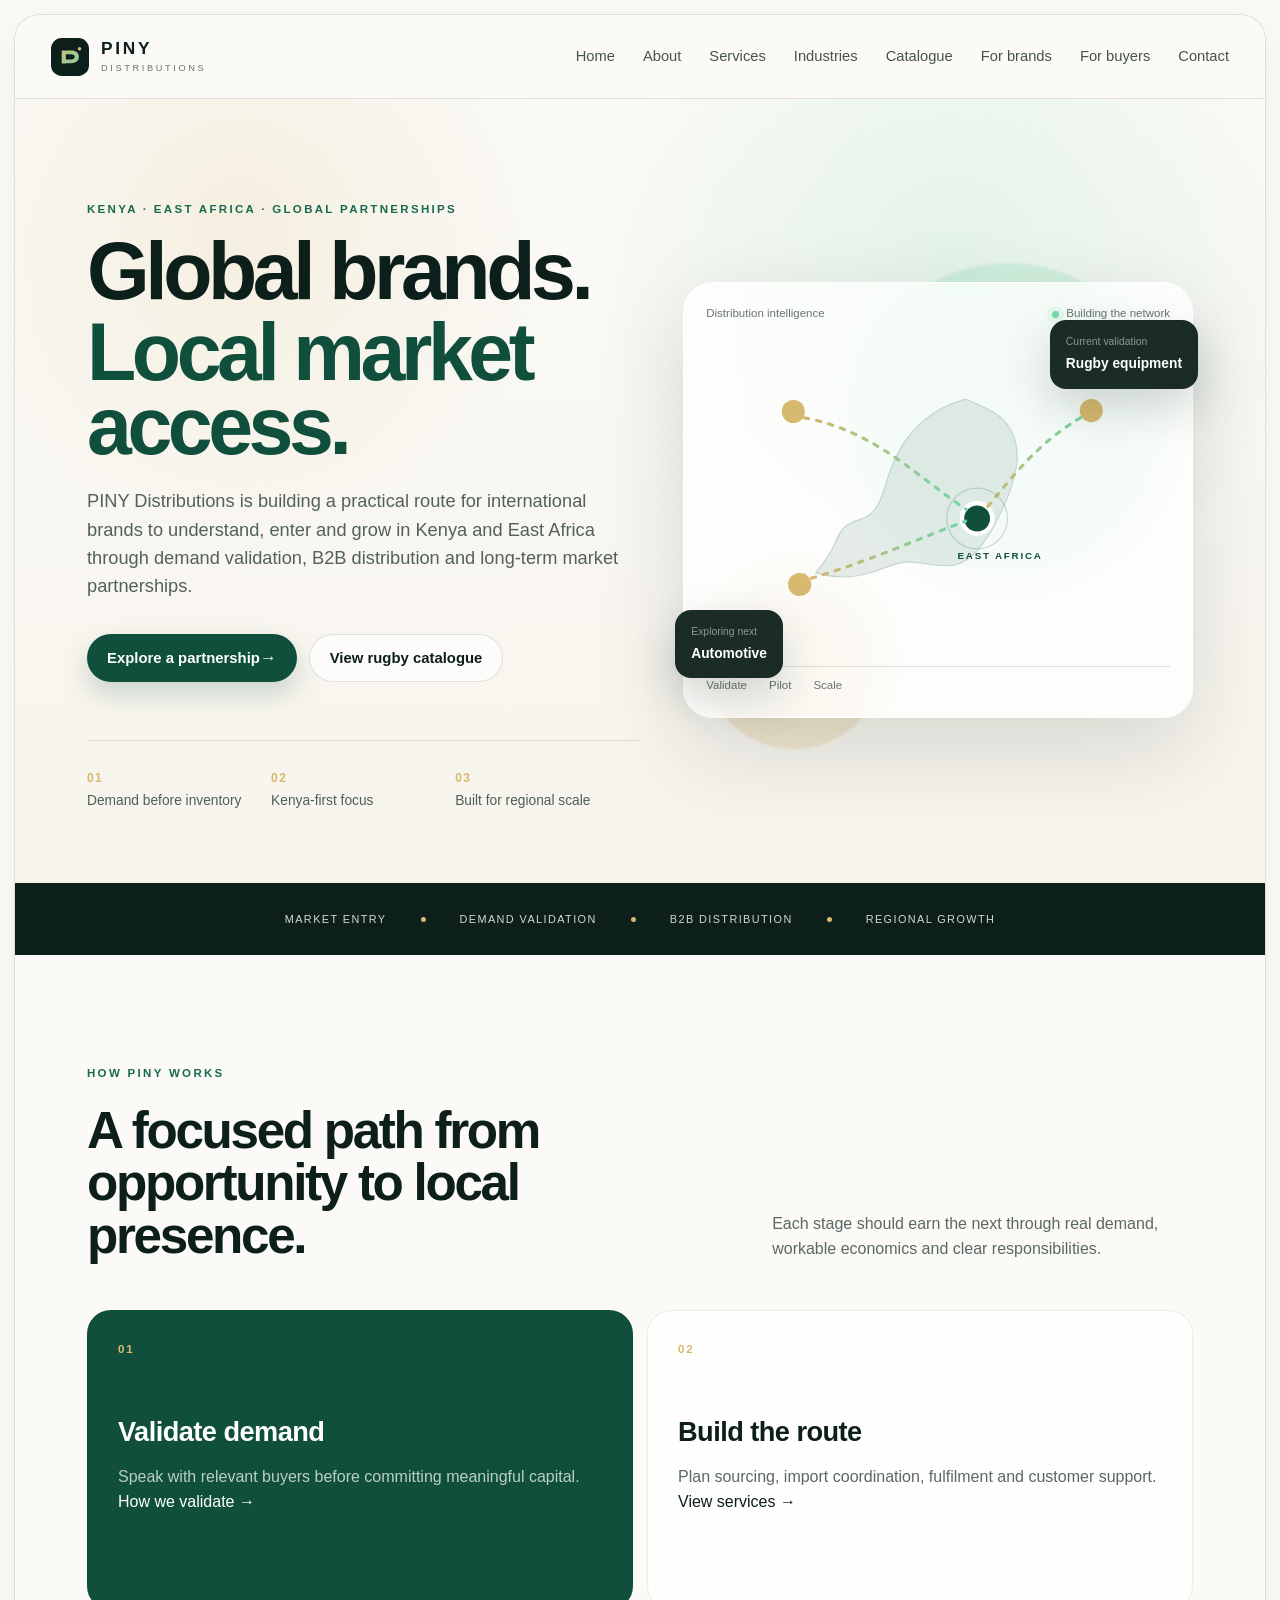
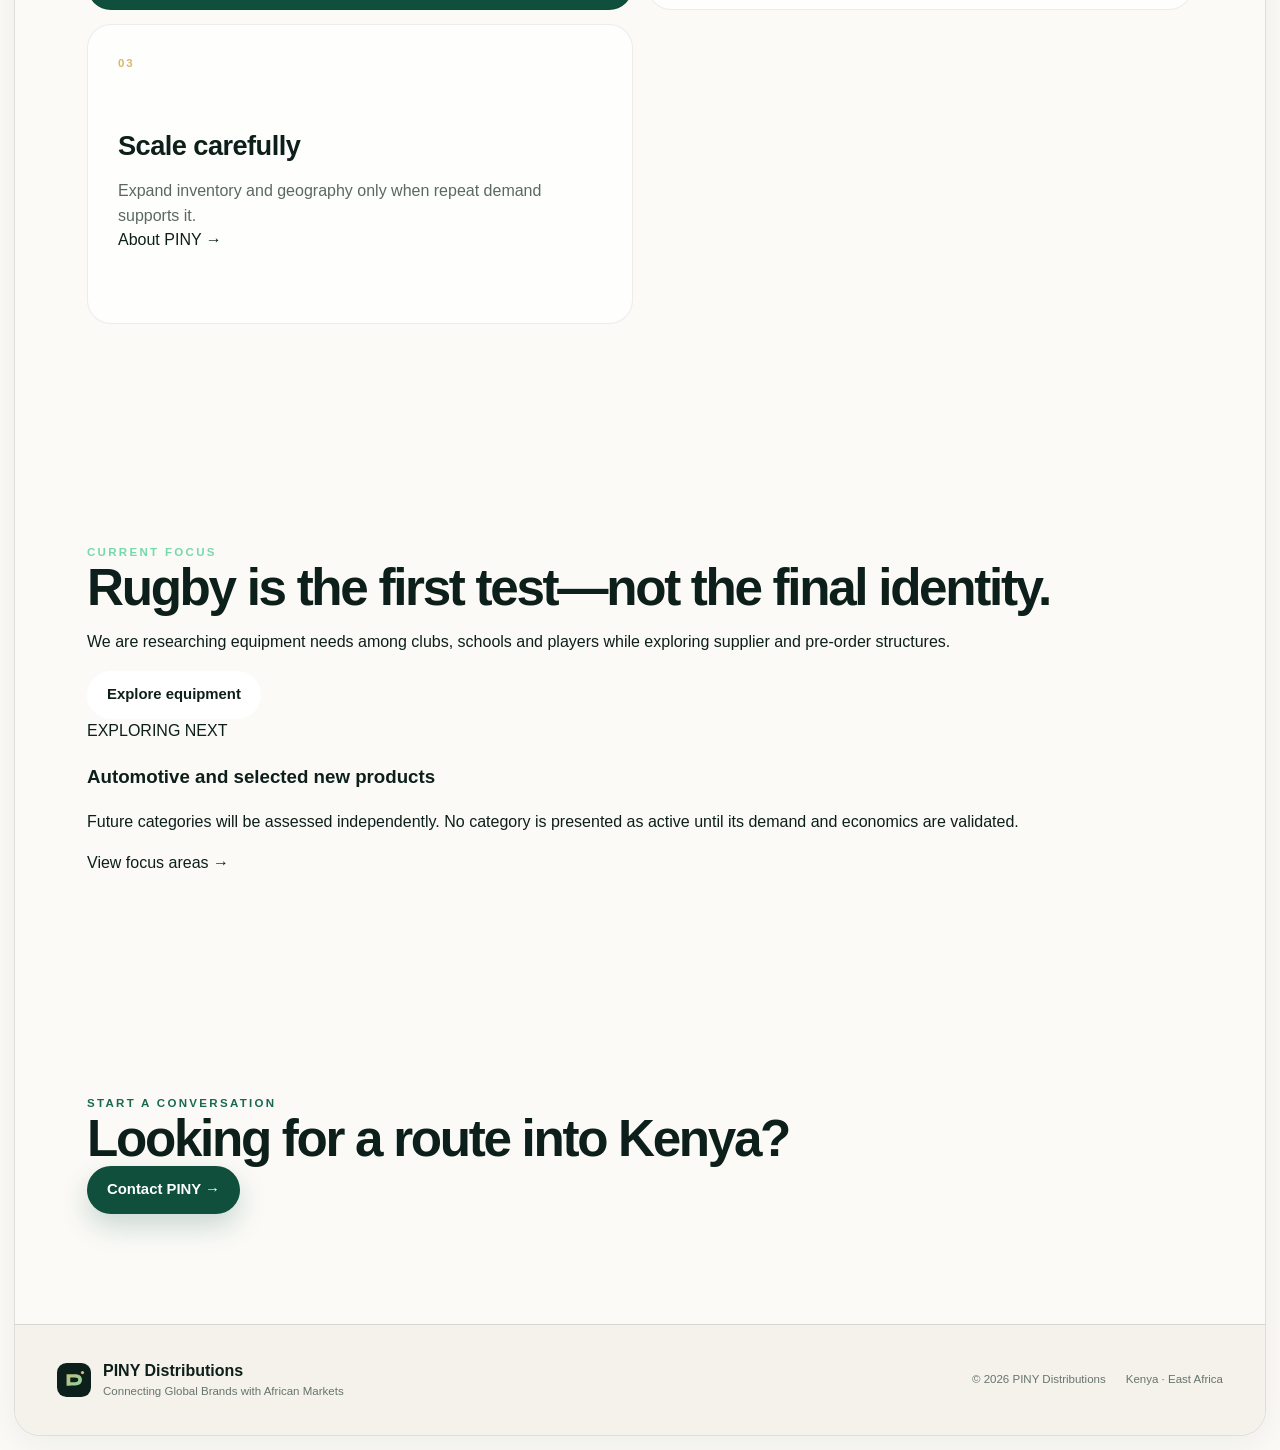
==== commit 1c83d0e1: "Update index.html for multi-page site" ====
--- a/index.html
+++ b/index.html
@@ -4,56 +4,47 @@
   <meta charset="utf-8" />
   <meta name="viewport" content="width=device-width, initial-scale=1" />
   <title>PINY Distributions | Connecting Global Brands with African Markets</title>
-  <meta name="description" content="PINY Distributions is an emerging Kenya-focused distribution and market-entry company connecting international brands with customers and commercial partners across Kenya and East Africa." />
+  <meta name="description" content="PINY Distributions helps international brands validate, enter and grow in Kenya and East Africa through practical, demand-led distribution." />
   <meta name="robots" content="index, follow" />
   <link rel="canonical" href="https://pinydistributions.com/" />
   <meta property="og:type" content="website" />
-  <meta property="og:title" content="PINY Distributions" />
-  <meta property="og:description" content="Connecting Global Brands with African Markets." />
+  <meta property="og:title" content="PINY Distributions | Connecting Global Brands with African Markets" />
+  <meta property="og:description" content="PINY Distributions helps international brands validate, enter and grow in Kenya and East Africa through practical, demand-led distribution." />
   <meta property="og:url" content="https://pinydistributions.com/" />
   <meta property="og:image" content="https://pinydistributions.com/social-card.svg" />
   <meta name="twitter:card" content="summary_large_image" />
-  <meta name="theme-color" content="#0b1f1a" />
+  <meta name="theme-color" content="#0d1f1a" />
   <link rel="icon" href="favicon.svg" type="image/svg+xml" />
   <link rel="stylesheet" href="styles.css" />
-  <script type="application/ld+json">
-  {
-    "@context":"https://schema.org",
-    "@type":"Organization",
-    "name":"PINY Distributions",
-    "url":"https://pinydistributions.com/",
-    "email":"pinydistributions@outlook.com",
-    "description":"Emerging distribution and market-entry company focused on connecting international brands with Kenya and East Africa.",
-    "founder":{"@type":"Person","name":"Brandon Eddy"}
-  }
-  </script>
 </head>
 <body>
 <div class="site-shell">
   <header class="site-header" id="top">
-    <a class="brand" href="#top" aria-label="PINY Distributions home">
+    <a class="brand" href="index.html" aria-label="PINY Distributions home">
       <img src="logo.svg" alt="" class="brand-mark" />
       <span class="brand-copy"><strong>PINY</strong><span>DISTRIBUTIONS</span></span>
     </a>
     <button class="nav-toggle" aria-label="Open menu" aria-expanded="false"><span></span><span></span></button>
     <nav class="nav" aria-label="Primary navigation">
-      <a href="#about">About</a>
-      <a href="#why">Why PINY</a>
-      <a href="#partners">Partnerships</a>
-      <a href="#markets">Markets</a>
-      <a class="nav-cta" href="#contact">Contact</a>
+      <a aria-current="page" href="index.html">Home</a>
+      <a href="about.html">About</a>
+      <a href="services.html">Services</a>
+      <a href="industries.html">Industries</a>
+      <a href="catalogue.html">Catalogue</a>
+      <a href="brands.html">For brands</a>
+      <a href="buyers.html">For buyers</a>
+      <a href="contact.html">Contact</a>
     </nav>
   </header>
-
   <main>
     <section class="hero hero-v2">
       <div class="hero-copy">
         <p class="eyebrow">Kenya · East Africa · Global Partnerships</p>
         <h1>Global brands.<span>Local market access.</span></h1>
-        <p class="hero-lede">PINY Distributions is building a practical route for international brands to understand, enter and grow in Kenya and East Africa — through demand validation, B2B distribution and long-term market partnerships.</p>
+        <p class="hero-lede">PINY Distributions is building a practical route for international brands to understand, enter and grow in Kenya and East Africa through demand validation, B2B distribution and long-term market partnerships.</p>
         <div class="hero-actions">
-          <a class="btn btn-primary" href="#partners">Explore a partnership <b>→</b></a>
-          <a class="btn btn-secondary" href="#why">Why PINY</a>
+          <a class="btn btn-primary" href="brands.html">Explore a partnership <b>→</b></a>
+          <a class="btn btn-secondary" href="catalogue.html">View rugby catalogue</a>
         </div>
         <div class="hero-proof" aria-label="PINY principles">
           <div><strong>01</strong><span>Demand before inventory</span></div>
@@ -61,11 +52,10 @@
           <div><strong>03</strong><span>Built for regional scale</span></div>
         </div>
       </div>
-
       <div class="hero-visual" aria-hidden="true">
         <div class="orb orb-one"></div><div class="orb orb-two"></div>
-        <div class="floating-chip chip-a"><small>Global supply</small><strong>International brands</strong></div>
-        <div class="floating-chip chip-b"><small>Local market</small><strong>Kenya · East Africa</strong></div>
+        <div class="floating-chip chip-a"><small>Current validation</small><strong>Rugby equipment</strong></div>
+        <div class="floating-chip chip-b"><small>Exploring next</small><strong>Automotive</strong></div>
         <div class="network-card network-v2">
           <div class="network-head"><span>Distribution intelligence</span><span class="status-dot">Building the network</span></div>
           <svg viewBox="0 0 520 360" role="img" aria-label="Global to East Africa distribution network">
@@ -75,99 +65,27 @@
             <path d="M110 95 C190 110 235 160 292 198" class="route"/><path d="M420 95 C370 125 345 160 313 198" class="route"/><path d="M118 275 C185 255 240 230 291 211" class="route"/>
             <circle cx="304" cy="208" r="34" class="pulse"/><text x="282" y="253" class="label">EAST AFRICA</text>
           </svg>
-          <div class="network-footer"><span>Market entry</span><span>Distribution</span><span>Growth</span></div>
+          <div class="network-footer"><span>Validate</span><span>Pilot</span><span>Scale</span></div>
         </div>
       </div>
     </section>
-
     <section class="strip"><p>Market entry</p><span></span><p>Demand validation</p><span></span><p>B2B distribution</p><span></span><p>Regional growth</p></section>
-
-    <section class="section about" id="about">
-      <div class="section-label">About PINY</div>
-      <div class="section-grid">
-        <div><h2>A practical bridge between global supply and African demand.</h2></div>
-        <div class="section-copy">
-          <p>PINY Distributions is an emerging distribution and market-entry company focused on helping international brands approach African markets more intelligently — starting with Kenya.</p>
-          <p>We are deliberately building category by category: understand real customer demand, develop credible supplier relationships, validate landed economics and reduce inventory risk before scaling.</p>
-          <p>The long-term vision is broader: local inventory, warehousing, fulfilment, e-commerce and regional distribution infrastructure across East Africa.</p>
-        </div>
+    <section class="section home-path">
+      <div class="section-label">How PINY works</div>
+      <div class="section-heading"><h2>A focused path from opportunity to local presence.</h2><p>Each stage should earn the next through real demand, workable economics and clear responsibilities.</p></div>
+      <div class="service-grid three-card-grid">
+        <article class="service-card featured"><span class="card-number">01</span><h3>Validate demand</h3><p>Speak with relevant buyers before committing meaningful capital.</p><a class="card-link" href="services.html">How we validate →</a></article>
+        <article class="service-card"><span class="card-number">02</span><h3>Build the route</h3><p>Plan sourcing, import coordination, fulfilment and customer support.</p><a class="card-link" href="services.html">View services →</a></article>
+        <article class="service-card"><span class="card-number">03</span><h3>Scale carefully</h3><p>Expand inventory and geography only when repeat demand supports it.</p><a class="card-link" href="about.html">About PINY →</a></article>
       </div>
     </section>
-
-    <section class="section services" id="why">
-      <div class="section-label">Why PINY</div>
-      <div class="section-heading">
-        <h2>Built around evidence, not assumptions.</h2>
-        <p>Scarcity alone does not prove a market. PINY is designed to turn customer insight into disciplined, commercially useful market entry.</p>
-      </div>
-      <div class="service-grid">
-        <article class="service-card featured"><span class="card-number">01</span><h3>Kenya-first focus</h3><p>A defined first market gives international partners a clearer entry point than an unfocused “Africa-wide” promise.</p><div class="card-tag">Focused execution</div></article>
-        <article class="service-card"><span class="card-number">02</span><h3>Demand-led growth</h3><p>We prioritize quantities, budgets, purchase timing and willingness to commit before meaningful inventory investment.</p><div class="card-tag">Lower inventory risk</div></article>
-        <article class="service-card"><span class="card-number">03</span><h3>Flexible partnership models</h3><p>Depending on the opportunity, PINY can evaluate reseller, distributor, pre-order, custom-order or local representation structures.</p><div class="card-tag">Commercial flexibility</div></article>
-        <article class="service-card"><span class="card-number">04</span><h3>Long-term platform thinking</h3><p>The ambition is bigger than a single product category: build repeatable distribution and market-entry infrastructure for East Africa.</p><div class="card-tag">Regional scale</div></article>
+    <section class="section current-focus-section">
+      <div class="split-feature">
+        <div><div class="section-label light">Current focus</div><h2>Rugby is the first test—not the final identity.</h2><p>We are researching equipment needs among clubs, schools and players while exploring supplier and pre-order structures.</p><a class="btn btn-light" href="catalogue.html">Explore equipment</a></div>
+        <div class="future-panel"><span>EXPLORING NEXT</span><h3>Automotive and selected new products</h3><p>Future categories will be assessed independently. No category is presented as active until its demand and economics are validated.</p><a href="industries.html">View focus areas →</a></div>
       </div>
     </section>
-
-    <section class="section focus">
-      <div class="section-label">Current validation</div>
-      <div class="pilot-layout">
-        <div class="pilot-copy"><h2>A real test market, not a theoretical business plan.</h2><p>PINY’s first validation category is sports and rugby equipment — an area where the founder has direct customer and product knowledge. Rugby is the test case for a much broader distribution model, not the final identity of the company.</p></div>
-        <div class="pilot-card">
-          <div class="pilot-top"><span>Initial category</span><b>VALIDATION STAGE</b></div>
-          <h3>Sports & rugby equipment</h3>
-          <p>Current work includes customer discovery, supplier conversations, demand mapping and testing pre-order/custom-order structures that can reduce inventory exposure.</p>
-          <div class="pilot-tags"><span>Customer research</span><span>Supplier outreach</span><span>Pre-order economics</span></div>
-        </div>
-      </div>
-    </section>
-
-    <section class="section partnership-section" id="partners">
-      <div class="section-label">Partnerships</div>
-      <div class="section-heading"><h2>Different brands need different entry structures.</h2><p>PINY does not assume every opportunity should begin with a large exclusive distributorship. The right model depends on demand, capital, lead time and supplier expectations.</p></div>
-      <div class="partner-models">
-        <div class="model-card"><span>01</span><h3>Market validation</h3><p>Customer research, pricing feedback, demand mapping and purchase-timing insight before scale.</p></div>
-        <div class="model-card"><span>02</span><h3>Reseller / distributor</h3><p>Wholesale structures where volumes, margins and territory economics make commercial sense.</p></div>
-        <div class="model-card"><span>03</span><h3>Pre-order / custom</h3><p>Customer commitments and deposits before manufacturing or import, where supplier models allow.</p></div>
-        <div class="model-card"><span>04</span><h3>Local representation</h3><p>Market development and customer access without pretending to hold inventory that does not yet exist.</p></div>
-      </div>
-    </section>
-
-    <section class="section markets" id="markets">
-      <div class="market-panel">
-        <div class="market-copy"><div class="section-label light">Market roadmap</div><h2>Start with Kenya. Build for East Africa.</h2><p>PINY is intentionally proving the model in one market before expanding geography. Uganda, Tanzania and Rwanda are part of the future roadmap rather than being presented as fully active markets today.</p></div>
-        <div class="market-list">
-          <div class="market-row active"><span class="market-index">01</span><div><strong>Kenya</strong><small>First market · validation and partnerships</small></div><span class="market-state">NOW</span></div>
-          <div class="market-row"><span class="market-index">02</span><div><strong>Uganda</strong><small>Future regional expansion</small></div><span class="market-state">ROADMAP</span></div>
-          <div class="market-row"><span class="market-index">03</span><div><strong>Tanzania</strong><small>Future regional expansion</small></div><span class="market-state">ROADMAP</span></div>
-          <div class="market-row"><span class="market-index">04</span><div><strong>Rwanda</strong><small>Future regional expansion</small></div><span class="market-state">ROADMAP</span></div>
-        </div>
-      </div>
-    </section>
-
-    <section class="section founder-section">
-      <div class="founder-card-v2">
-        <div class="founder-mark"><span>BE</span></div>
-        <div class="founder-copy-v2"><div class="section-label light">Founder & Managing Director</div><h2>Brandon Eddy</h2><p>PINY was founded around a simple insight: international products can be difficult to access in East African markets, but scarcity alone is not a business model. The company is being built around customer validation, supplier relationships and disciplined economics.</p><p>Brandon’s background combines engineering studies, international operations and customer-facing work, alongside direct rugby experience as a player and coach — useful context for PINY’s first sports-equipment validation category.</p></div>
-      </div>
-    </section>
-
-    <section class="section proof-section">
-      <div class="section-label">How we think about scale</div>
-      <div class="section-heading"><h2>Proof → repeat → scale.</h2><p>The first milestone is not a warehouse. It is a repeatable commercial transaction: land the right product in Kenya, sell it profitably, learn, and do it again.</p></div>
-      <div class="proof-grid">
-        <div class="proof-card dark-proof"><strong>1</strong><h3>Prove demand</h3><p>Specific customer need, quantity, budget and timing.</p></div>
-        <div class="proof-card"><strong>2</strong><h3>Validate economics</h3><p>Landed cost, pricing, margin, lead time and cash cycle.</p></div>
-        <div class="proof-card"><strong>3</strong><h3>Repeat</h3><p>Build supplier and customer confidence through reliable execution.</p></div>
-        <div class="proof-card"><strong>4</strong><h3>Scale</h3><p>Expand inventory, categories, infrastructure and geography after proof.</p></div>
-      </div>
-    </section>
-
-    <section class="section contact" id="contact">
-      <div class="contact-copy"><div class="section-label">Contact</div><h2>Build the next market together.</h2><p>Supplier, distribution, sourcing and market-entry enquiries are welcome. Tell us what you are considering and what you would need from a local partner.</p></div>
-      <div class="contact-card"><span class="contact-kicker">Business enquiries</span><h3>PINY Distributions</h3><p>Kenya · East Africa</p><p class="contact-note">International brand, supplier and B2B enquiries are welcome.</p><a class="btn btn-primary contact-email" href="mailto:pinydistributions@outlook.com">pinydistributions@outlook.com</a></div>
-    </section>
-  </main>
-
+    <section class="section page-cta"><div><div class="section-label">Start a conversation</div><h2>Looking for a route into Kenya?</h2></div><a class="btn btn-primary" href="contact.html">Contact PINY →</a></section></main>
   <footer>
     <div class="footer-brand"><img src="logo.svg" alt=""><div><strong>PINY Distributions</strong><span>Connecting Global Brands with African Markets</span></div></div>
     <div class="footer-meta"><span>© <span id="year"></span> PINY Distributions</span><span>Kenya · East Africa</span></div>
@@ -175,4 +93,4 @@
 </div>
 <script src="script.js"></script>
 </body>
-</html>+</html>
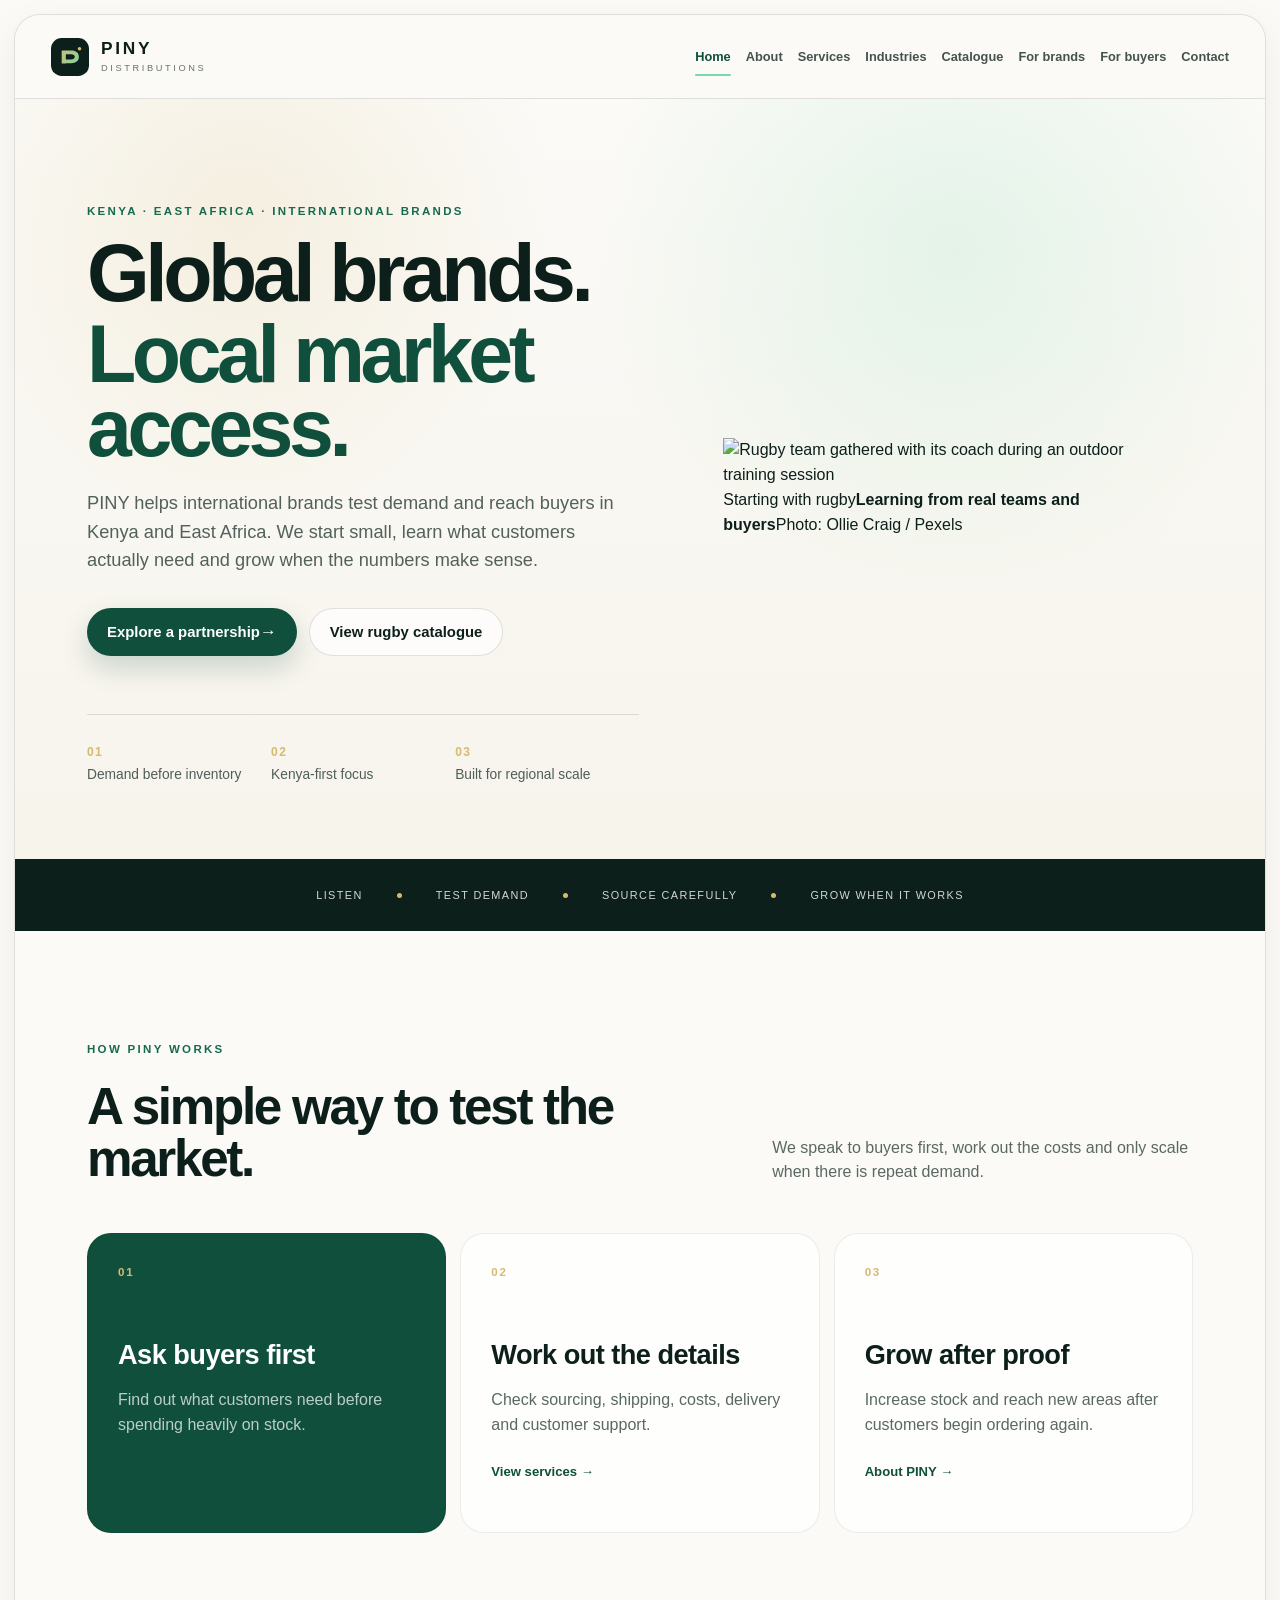
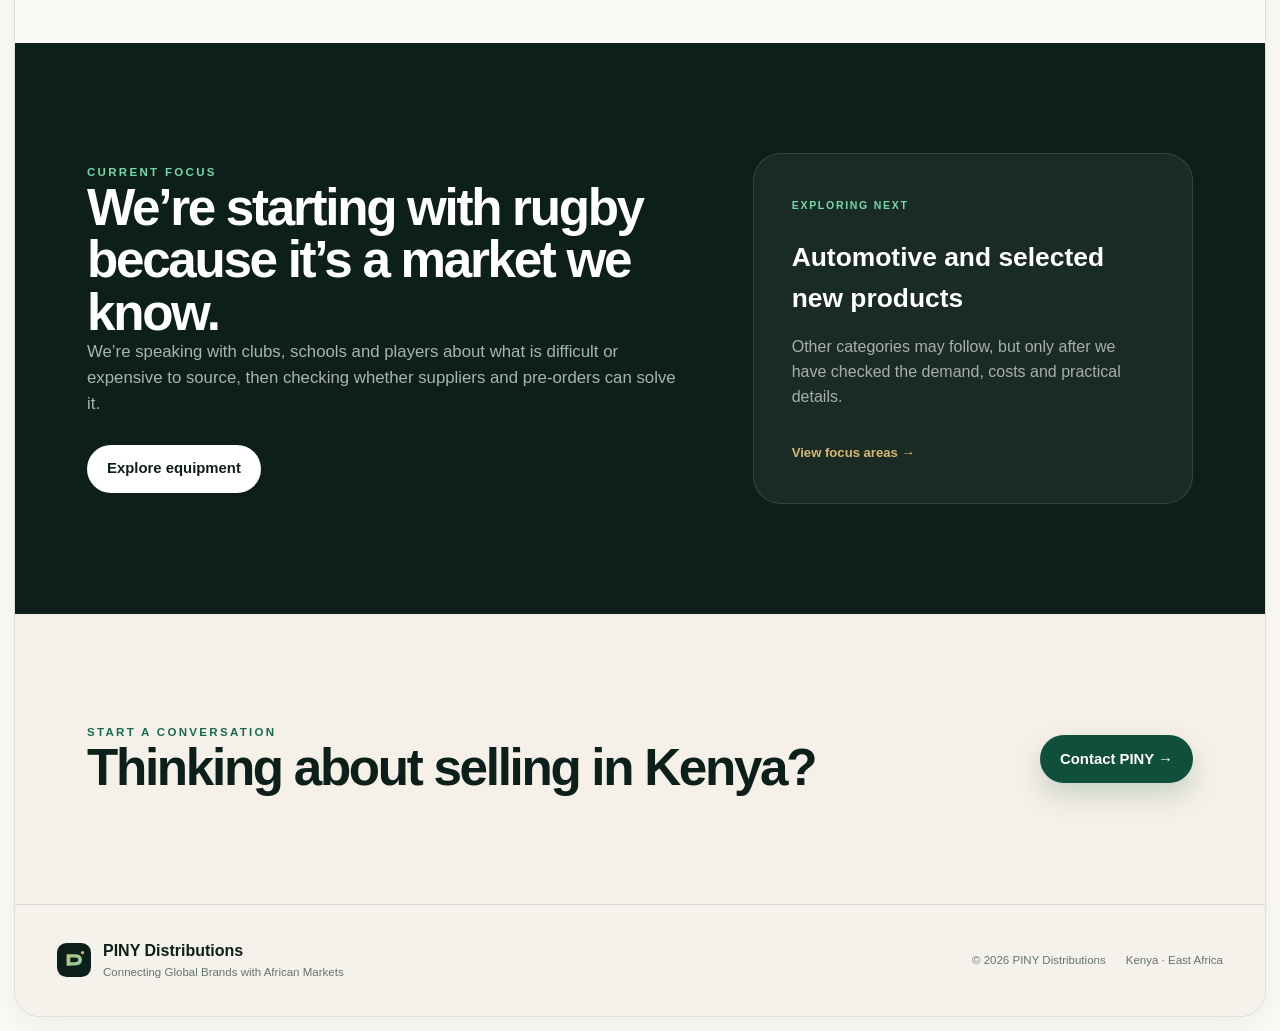
==== commit 8297228a: "Update index.html with real photography and clearer language" ====
--- a/index.html
+++ b/index.html
@@ -39,9 +39,9 @@
   <main>
     <section class="hero hero-v2">
       <div class="hero-copy">
-        <p class="eyebrow">Kenya · East Africa · Global Partnerships</p>
+        <p class="eyebrow">Kenya · East Africa · International brands</p>
         <h1>Global brands.<span>Local market access.</span></h1>
-        <p class="hero-lede">PINY Distributions is building a practical route for international brands to understand, enter and grow in Kenya and East Africa through demand validation, B2B distribution and long-term market partnerships.</p>
+        <p class="hero-lede">PINY helps international brands test demand and reach buyers in Kenya and East Africa. We start small, learn what customers actually need and grow when the numbers make sense.</p>
         <div class="hero-actions">
           <a class="btn btn-primary" href="brands.html">Explore a partnership <b>→</b></a>
           <a class="btn btn-secondary" href="catalogue.html">View rugby catalogue</a>
@@ -52,40 +52,28 @@
           <div><strong>03</strong><span>Built for regional scale</span></div>
         </div>
       </div>
-      <div class="hero-visual" aria-hidden="true">
-        <div class="orb orb-one"></div><div class="orb orb-two"></div>
-        <div class="floating-chip chip-a"><small>Current validation</small><strong>Rugby equipment</strong></div>
-        <div class="floating-chip chip-b"><small>Exploring next</small><strong>Automotive</strong></div>
-        <div class="network-card network-v2">
-          <div class="network-head"><span>Distribution intelligence</span><span class="status-dot">Building the network</span></div>
-          <svg viewBox="0 0 520 360" role="img" aria-label="Global to East Africa distribution network">
-            <defs><linearGradient id="route" x1="0" x2="1"><stop offset="0%" stop-color="#d5b66f"/><stop offset="100%" stop-color="#70d6a8"/></linearGradient></defs>
-            <path class="continent" d="M291 74c-22 6-41 17-56 33-17 17-26 38-33 61-4 13-8 28-19 36-8 6-19 6-27 13-7 6-10 16-14 24-5 10-12 19-19 28 20 6 43 6 64-1 13-4 25-10 38-11 18-1 37 7 55 3 19-5 31-23 41-40 13-24 25-49 28-77 1-17-4-35-17-47-10-10-26-15-41-22z"/>
-            <circle cx="98" cy="88" r="13" class="node"/><circle cx="432" cy="87" r="13" class="node"/><circle cx="105" cy="282" r="13" class="node"/><circle cx="304" cy="208" r="17" class="node node-main"/>
-            <path d="M110 95 C190 110 235 160 292 198" class="route"/><path d="M420 95 C370 125 345 160 313 198" class="route"/><path d="M118 275 C185 255 240 230 291 211" class="route"/>
-            <circle cx="304" cy="208" r="34" class="pulse"/><text x="282" y="253" class="label">EAST AFRICA</text>
-          </svg>
-          <div class="network-footer"><span>Validate</span><span>Pilot</span><span>Scale</span></div>
-        </div>
-      </div>
+      <figure class="hero-photo">
+        <img src="https://images.pexels.com/photos/34085835/pexels-photo-34085835.jpeg?auto=compress&amp;cs=tinysrgb&amp;w=1400" alt="Rugby team gathered with its coach during an outdoor training session">
+        <figcaption><span>Starting with rugby</span><strong>Learning from real teams and buyers</strong><a href="https://www.pexels.com/photo/rugby-team-gathered-during-training-34085835/" target="_blank" rel="noreferrer">Photo: Ollie Craig / Pexels</a></figcaption>
+      </figure>
     </section>
-    <section class="strip"><p>Market entry</p><span></span><p>Demand validation</p><span></span><p>B2B distribution</p><span></span><p>Regional growth</p></section>
+    <section class="strip"><p>Listen</p><span></span><p>Test demand</p><span></span><p>Source carefully</p><span></span><p>Grow when it works</p></section>
     <section class="section home-path">
       <div class="section-label">How PINY works</div>
-      <div class="section-heading"><h2>A focused path from opportunity to local presence.</h2><p>Each stage should earn the next through real demand, workable economics and clear responsibilities.</p></div>
+      <div class="section-heading"><h2>A simple way to test the market.</h2><p>We speak to buyers first, work out the costs and only scale when there is repeat demand.</p></div>
       <div class="service-grid three-card-grid">
-        <article class="service-card featured"><span class="card-number">01</span><h3>Validate demand</h3><p>Speak with relevant buyers before committing meaningful capital.</p><a class="card-link" href="services.html">How we validate →</a></article>
-        <article class="service-card"><span class="card-number">02</span><h3>Build the route</h3><p>Plan sourcing, import coordination, fulfilment and customer support.</p><a class="card-link" href="services.html">View services →</a></article>
-        <article class="service-card"><span class="card-number">03</span><h3>Scale carefully</h3><p>Expand inventory and geography only when repeat demand supports it.</p><a class="card-link" href="about.html">About PINY →</a></article>
+        <article class="service-card featured"><span class="card-number">01</span><h3>Ask buyers first</h3><p>Find out what customers need before spending heavily on stock.</p><a class="card-link" href="services.html">How we test demand →</a></article>
+        <article class="service-card"><span class="card-number">02</span><h3>Work out the details</h3><p>Check sourcing, shipping, costs, delivery and customer support.</p><a class="card-link" href="services.html">View services →</a></article>
+        <article class="service-card"><span class="card-number">03</span><h3>Grow after proof</h3><p>Increase stock and reach new areas after customers begin ordering again.</p><a class="card-link" href="about.html">About PINY →</a></article>
       </div>
     </section>
     <section class="section current-focus-section">
       <div class="split-feature">
-        <div><div class="section-label light">Current focus</div><h2>Rugby is the first test—not the final identity.</h2><p>We are researching equipment needs among clubs, schools and players while exploring supplier and pre-order structures.</p><a class="btn btn-light" href="catalogue.html">Explore equipment</a></div>
-        <div class="future-panel"><span>EXPLORING NEXT</span><h3>Automotive and selected new products</h3><p>Future categories will be assessed independently. No category is presented as active until its demand and economics are validated.</p><a href="industries.html">View focus areas →</a></div>
+        <div><div class="section-label light">Current focus</div><h2>We’re starting with rugby because it’s a market we know.</h2><p>We’re speaking with clubs, schools and players about what is difficult or expensive to source, then checking whether suppliers and pre-orders can solve it.</p><a class="btn btn-light" href="catalogue.html">Explore equipment</a></div>
+        <div class="future-panel"><span>EXPLORING NEXT</span><h3>Automotive and selected new products</h3><p>Other categories may follow, but only after we have checked the demand, costs and practical details.</p><a href="industries.html">View focus areas →</a></div>
       </div>
     </section>
-    <section class="section page-cta"><div><div class="section-label">Start a conversation</div><h2>Looking for a route into Kenya?</h2></div><a class="btn btn-primary" href="contact.html">Contact PINY →</a></section></main>
+    <section class="section page-cta"><div><div class="section-label">Start a conversation</div><h2>Thinking about selling in Kenya?</h2></div><a class="btn btn-primary" href="contact.html">Contact PINY →</a></section></main>
   <footer>
     <div class="footer-brand"><img src="logo.svg" alt=""><div><strong>PINY Distributions</strong><span>Connecting Global Brands with African Markets</span></div></div>
     <div class="footer-meta"><span>© <span id="year"></span> PINY Distributions</span><span>Kenya · East Africa</span></div>
--- a/styles.css
+++ b/styles.css
@@ -647,3 +647,131 @@
 @media(max-width:1120px){.partner-models,.proof-grid{grid-template-columns:repeat(2,1fr)}}
 @media(max-width:980px){.pilot-layout,.founder-card-v2{grid-template-columns:1fr;gap:34px}.founder-mark{min-height:240px}.floating-chip{display:none}}
 @media(max-width:620px){.partner-models,.proof-grid{grid-template-columns:1fr}.pilot-card{padding:26px}.pilot-top{align-items:flex-start;flex-direction:column}.contact-email{width:100%}}
+
+/* --- Multi-page site --- */
+.nav{gap:15px;font-size:.80rem;font-weight:650;white-space:nowrap}
+.nav a[aria-current="page"]{color:var(--forest);position:relative}
+.nav a[aria-current="page"]::after{content:"";position:absolute;left:0;right:0;bottom:-10px;height:2px;border-radius:2px;background:var(--mint)}
+.page-hero{padding:96px 72px 76px;background:radial-gradient(circle at 82% 20%,rgba(118,216,171,.17),transparent 30%),linear-gradient(180deg,#fbfaf7,#f3efe6)}
+.page-hero h1{max-width:900px;margin:14px 0 22px;font-size:clamp(3.1rem,6vw,6rem);line-height:.96;letter-spacing:-.055em}
+.page-hero>p:last-child,.page-hero>p:nth-last-child(2){max-width:760px;color:#52615b;font-size:1.12rem}
+.page-section{padding-top:84px;padding-bottom:84px}
+.three-card-grid{grid-template-columns:repeat(3,1fr)}
+.card-link{display:inline-block;margin-top:24px;color:var(--forest);font-size:.82rem;font-weight:800}
+.current-focus-section{background:var(--ink);color:#fff}
+.split-feature{display:grid;grid-template-columns:1.15fr .85fr;gap:70px;align-items:center}
+.split-feature>div:first-child>p{max-width:650px;color:rgba(255,255,255,.66);font-size:1.05rem;margin:0 0 28px}
+.split-feature h2{max-width:730px}
+.future-panel{padding:38px;border:1px solid rgba(255,255,255,.12);border-radius:28px;background:rgba(255,255,255,.055)}
+.future-panel>span,.product-category,.contact-options article>span{font-size:.66rem;letter-spacing:.16em;font-weight:800;color:var(--mint)}
+.future-panel h3{margin:20px 0 12px;font-size:1.65rem}
+.future-panel p{color:rgba(255,255,255,.62)}
+.future-panel a{display:inline-block;margin-top:18px;color:var(--sand);font-size:.82rem;font-weight:800}
+.page-cta{display:flex;align-items:center;justify-content:space-between;gap:30px;background:var(--cream)}
+.page-cta h2{margin-bottom:0}
+.timeline-grid,.industry-grid,.buyer-grid{display:grid;grid-template-columns:repeat(3,1fr);gap:16px;margin-top:34px}
+.timeline-grid article,.industry-card,.buyer-card{padding:32px;border:1px solid var(--line);border-radius:24px;background:#fff}
+.timeline-grid strong,.order-grid strong{color:var(--sand);font-size:1.8rem}
+.timeline-grid h3,.industry-card h3,.buyer-card h3{margin:26px 0 10px;font-size:1.35rem}
+.timeline-grid p,.industry-card p,.buyer-card p{color:#5d6b66;margin:0}
+.industry-card{min-height:300px;display:flex;flex-direction:column}
+.industry-card .stage-label{align-self:flex-start}
+.stage-label{padding:7px 10px;border-radius:999px;background:rgba(15,79,60,.09);color:var(--forest);font-size:.62rem;letter-spacing:.13em;font-weight:800}
+.active-industry{background:var(--forest);color:#fff}
+.active-industry p{color:rgba(255,255,255,.67)}
+.active-industry .stage-label{background:rgba(118,216,171,.16);color:var(--mint)}
+.future-industry{background:#f3eee4}
+.catalogue-hero{padding-bottom:64px}
+.notice-pill{display:flex;align-items:center;gap:16px;max-width:max-content;margin-top:28px;padding:12px 16px;border:1px solid var(--line);border-radius:999px;background:rgba(255,255,255,.72);font-size:.76rem}
+.notice-pill .status-dot{padding-left:17px;color:var(--forest);font-weight:800}
+.notice-pill b{font-weight:600;color:#52615b}
+.catalogue-section{padding-top:48px}
+.catalogue-grid{display:grid;grid-template-columns:repeat(4,1fr);gap:15px}
+.product-card{min-height:470px;padding:0;display:flex;flex-direction:column;overflow:hidden;border:1px solid var(--line);border-radius:24px;background:#fff}
+.product-photo{height:205px;margin:0;overflow:hidden;background:#e8e3d9}
+.product-photo img{width:100%;height:100%;display:block;object-fit:cover;transition:transform .35s ease}
+.product-card:hover .product-photo img{transform:scale(1.035)}
+.product-content{padding:25px 28px 28px;display:flex;flex:1;flex-direction:column}
+.product-card h2{margin:20px 0 14px;font-size:1.45rem;line-height:1.1}
+.product-card ul{padding-left:18px;margin:0;color:#5d6b66;font-size:.92rem}
+.product-card li+li{margin-top:7px}
+.product-card a{margin-top:auto;padding-top:24px;color:var(--forest);font-size:.82rem;font-weight:800}
+.featured-product{background:var(--forest);color:#fff}
+.featured-product .product-category,.featured-product a{color:var(--mint)}
+.featured-product ul{color:rgba(255,255,255,.68)}
+.catalogue-photo-note{max-width:840px;margin:24px 0 0;color:#65736e;font-size:.78rem}
+.order-process{background:var(--ink);color:#fff}
+.order-grid{display:grid;grid-template-columns:repeat(3,1fr);gap:14px;margin:32px 0}
+.order-grid article{padding:28px;border-radius:22px;background:rgba(255,255,255,.06);border:1px solid rgba(255,255,255,.10)}
+.order-grid h3{margin:18px 0 8px}
+.order-grid p{margin:0;color:rgba(255,255,255,.62)}
+.brand-checklist,.buyer-checklist{display:grid;grid-template-columns:repeat(2,1fr);gap:14px;margin-top:30px}
+.brand-checklist ul,.buyer-checklist ul{margin:0;padding:32px 32px 32px 54px;border-radius:24px;background:var(--ink);color:rgba(255,255,255,.76)}
+.brand-checklist li+li,.buyer-checklist li+li{margin-top:12px}
+.buyer-checklist{background:var(--forest);color:#fff}
+.buyer-checklist>div>p{max-width:620px;color:rgba(255,255,255,.66)}
+.buyer-checklist ul{background:rgba(255,255,255,.08);border:1px solid rgba(255,255,255,.11)}
+.buyer-card{min-height:285px}
+.buyer-card a{display:inline-block;margin-top:24px;color:var(--forest);font-weight:800;font-size:.82rem}
+.contact-layout{display:grid;grid-template-columns:.85fr 1.15fr;gap:70px;align-items:start}
+.contact-main h2{margin:16px 0 8px}
+.contact-main>p{color:#65736e}
+.contact-address{display:inline-block;margin-top:24px;color:var(--forest);font-weight:800;word-break:break-word}
+.contact-options{display:grid;gap:14px}
+.contact-options article{padding:32px;border:1px solid var(--line);border-radius:24px;background:#fff}
+.contact-options h3{margin:18px 0 8px;font-size:1.35rem}
+.contact-options p{color:#5d6b66}
+.contact-options a{display:inline-block;margin-top:15px;color:var(--forest);font-size:.82rem;font-weight:800}
+.form-contact-layout{grid-template-columns:.58fr 1.42fr}
+.form-contact-layout .contact-main{position:sticky;top:28px}
+.inquiry-forms{gap:20px}
+.inquiry-forms article{padding:38px}
+.inquiry-forms article[id]{scroll-margin-top:24px}
+.inquiry-form{margin-top:28px;padding-top:28px;border-top:1px solid var(--line)}
+.form-grid{display:grid;grid-template-columns:repeat(2,minmax(0,1fr));gap:17px}
+.form-grid label{display:flex;flex-direction:column;gap:7px}
+.form-grid label>span{color:#31443d;font-size:.76rem;font-weight:750}
+.form-grid small{color:#7a8782;font-weight:500}
+.form-wide{grid-column:1/-1}
+.inquiry-form input,.inquiry-form select,.inquiry-form textarea{width:100%;border:1px solid rgba(13,31,26,.16);border-radius:12px;background:#fbfaf7;color:var(--ink);padding:12px 13px;outline:none;transition:border-color .2s ease,box-shadow .2s ease}
+.inquiry-form textarea{resize:vertical;min-height:92px}
+.inquiry-form input:focus,.inquiry-form select:focus,.inquiry-form textarea:focus{border-color:var(--forest-2);box-shadow:0 0 0 3px rgba(118,216,171,.18)}
+.inquiry-form input::placeholder,.inquiry-form textarea::placeholder{color:#98a19d}
+.form-consent{display:flex;align-items:flex-start;gap:10px;margin:20px 0;color:#65736e;font-size:.74rem}
+.form-consent input{width:16px;height:16px;margin-top:2px;accent-color:var(--forest)}
+.form-submit{border:0;cursor:pointer}
+.form-submit:disabled{cursor:wait;opacity:.7}
+.form-honey{position:absolute!important;left:-9999px!important;width:1px!important;height:1px!important;opacity:0!important}
+.thanks-main{min-height:68vh;display:grid;place-items:center;padding:72px 28px;background:radial-gradient(circle at 75% 20%,rgba(118,216,171,.17),transparent 32%),var(--cream)}
+.thanks-card{max-width:720px;padding:52px;text-align:center;border:1px solid var(--line);border-radius:30px;background:#fff;box-shadow:var(--shadow)}
+.thanks-mark{width:62px;height:62px;margin:0 auto 24px;display:grid;place-items:center;border-radius:50%;background:rgba(118,216,171,.20);color:var(--forest);font-size:1.7rem;font-weight:900}
+.thanks-card h1{margin:12px 0 18px;font-size:clamp(2.3rem,6vw,4.2rem);line-height:1;letter-spacing:-.045em}
+.thanks-card p{max-width:560px;margin:0 auto;color:#5d6b66}
+.thanks-actions{display:flex;justify-content:center;gap:12px;flex-wrap:wrap;margin-top:30px}
+
+@media(max-width:1120px){
+  .site-header{padding:0 26px}
+  .nav{gap:10px;font-size:.73rem}
+  .catalogue-grid{grid-template-columns:repeat(2,1fr)}
+}
+@media(max-width:980px){
+  .nav a[aria-current="page"]::after{display:none}
+  .page-hero{padding:72px 34px 58px}
+  .three-card-grid,.timeline-grid,.industry-grid,.buyer-grid{grid-template-columns:1fr}
+  .split-feature,.contact-layout{grid-template-columns:1fr;gap:34px}
+  .form-contact-layout .contact-main{position:static}
+  .page-cta{align-items:flex-start;flex-direction:column}
+  .brand-checklist,.buyer-checklist{grid-template-columns:1fr}
+}
+@media(max-width:620px){
+  .page-hero{padding:58px 22px 48px}
+  .page-hero h1{font-size:clamp(2.6rem,13vw,4rem)}
+  .notice-pill{align-items:flex-start;flex-direction:column;border-radius:20px}
+  .catalogue-grid,.order-grid{grid-template-columns:1fr}
+  .product-card{min-height:450px}
+  .product-photo{height:220px}
+  .future-panel,.contact-options article{padding:27px}
+  .form-grid{grid-template-columns:1fr}
+  .form-wide{grid-column:auto}
+  .thanks-card{padding:38px 24px}
+}
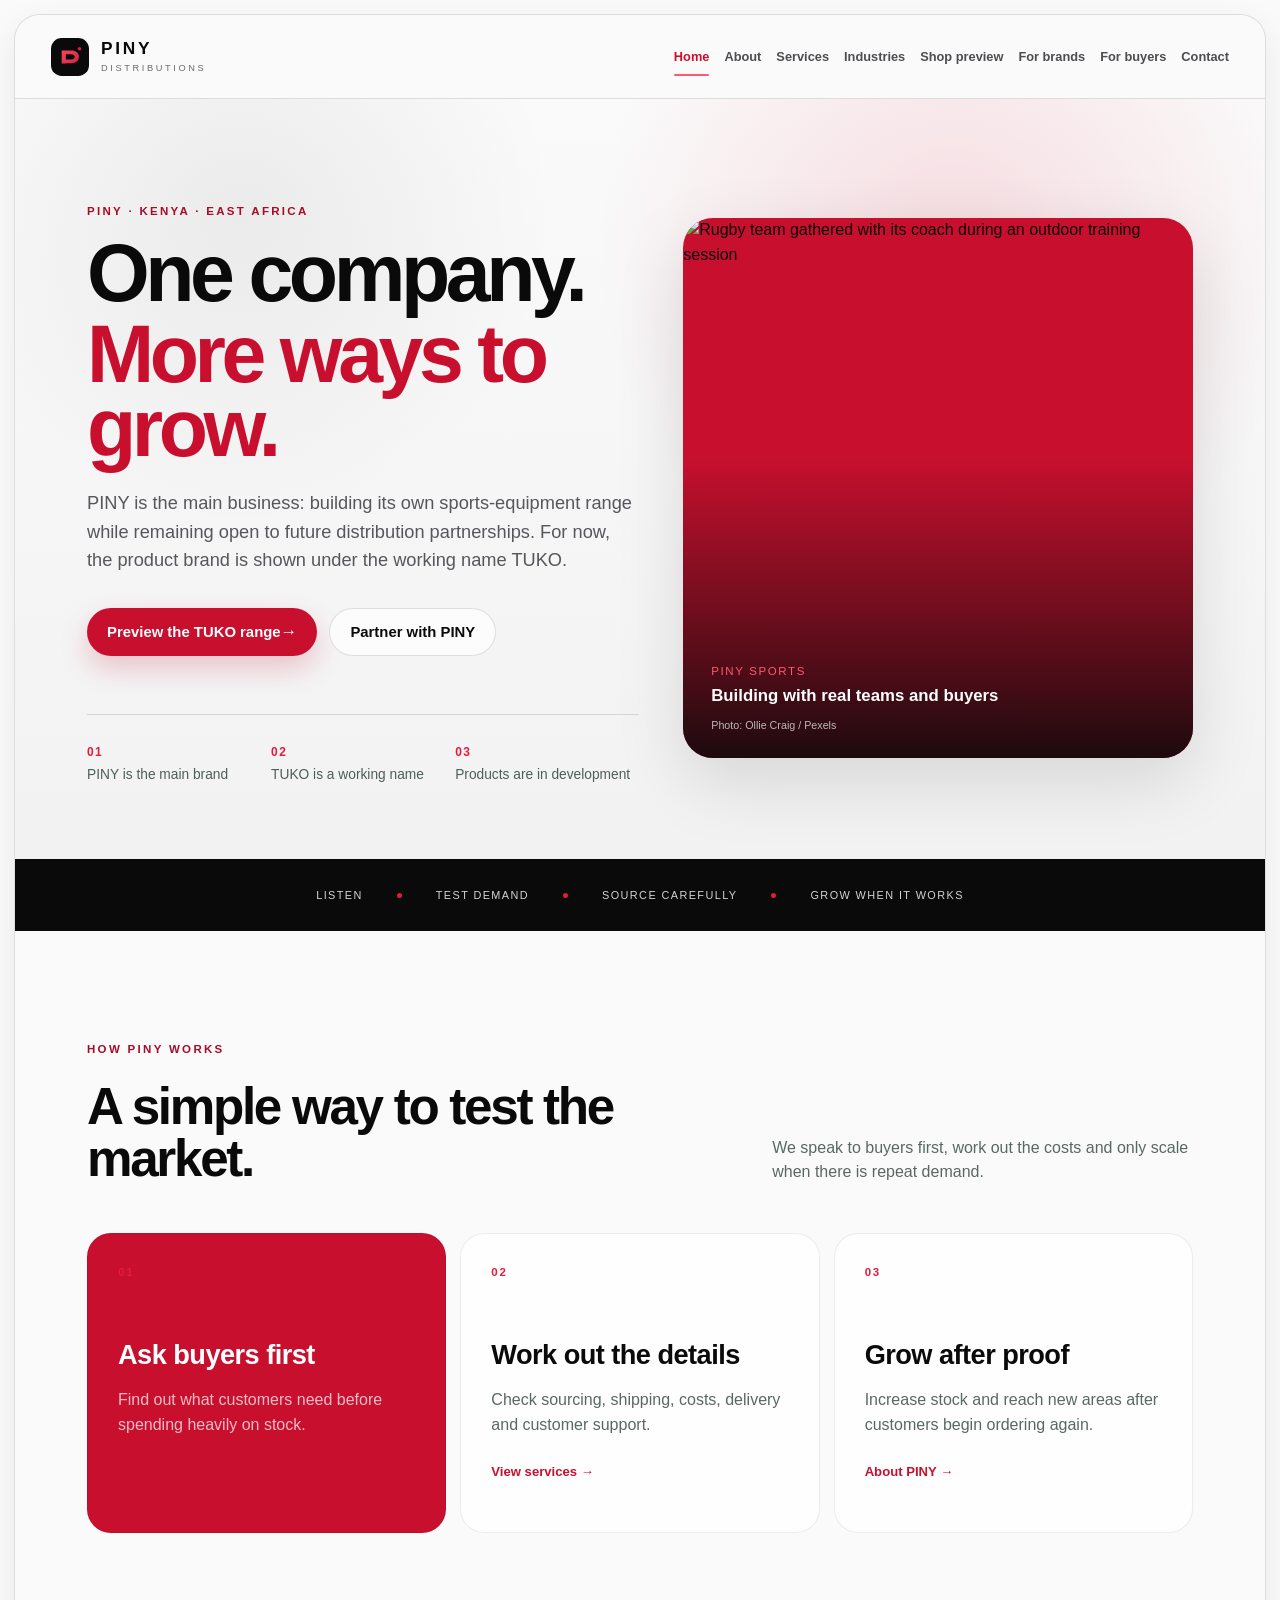
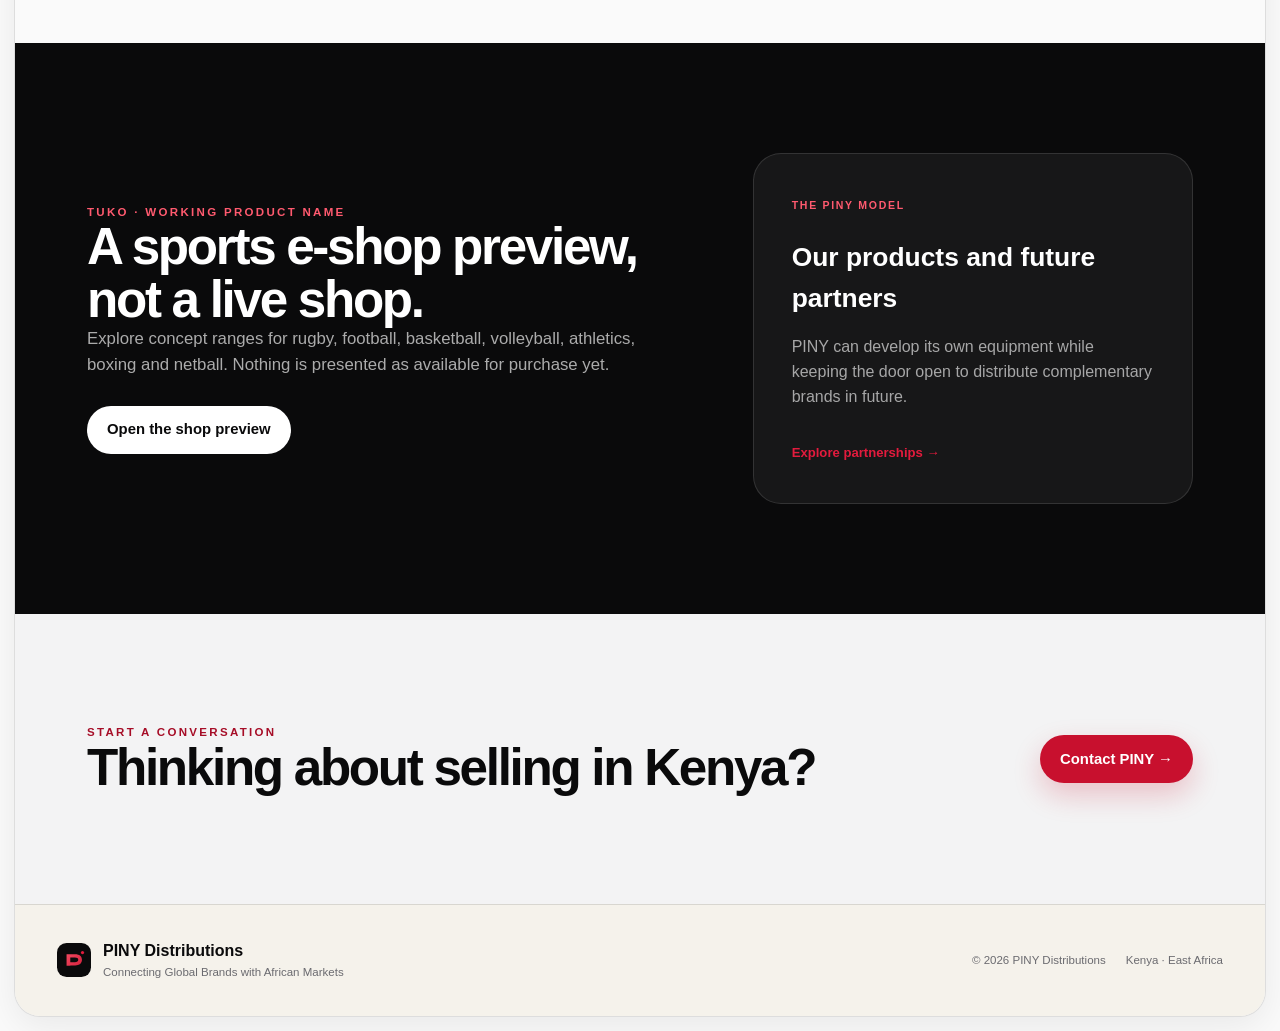
==== commit 265d0c51: "Add PINY multi-brand sports shop preview" ====
--- a/index.html
+++ b/index.html
@@ -13,7 +13,7 @@
   <meta property="og:url" content="https://pinydistributions.com/" />
   <meta property="og:image" content="https://pinydistributions.com/social-card.svg" />
   <meta name="twitter:card" content="summary_large_image" />
-  <meta name="theme-color" content="#0d1f1a" />
+  <meta name="theme-color" content="#0a0a0b" />
   <link rel="icon" href="favicon.svg" type="image/svg+xml" />
   <link rel="stylesheet" href="styles.css" />
 </head>
@@ -39,22 +39,22 @@
   <main>
     <section class="hero hero-v2">
       <div class="hero-copy">
-        <p class="eyebrow">Kenya · East Africa · International brands</p>
-        <h1>Global brands.<span>Local market access.</span></h1>
-        <p class="hero-lede">PINY helps international brands test demand and reach buyers in Kenya and East Africa. We start small, learn what customers actually need and grow when the numbers make sense.</p>
+        <p class="eyebrow">PINY · Kenya · East Africa</p>
+        <h1>One company.<span>More ways to grow.</span></h1>
+        <p class="hero-lede">PINY is the main business: building its own sports-equipment range while remaining open to future distribution partnerships. For now, the product brand is shown under the working name TUKO.</p>
         <div class="hero-actions">
-          <a class="btn btn-primary" href="brands.html">Explore a partnership <b>→</b></a>
-          <a class="btn btn-secondary" href="catalogue.html">View rugby catalogue</a>
+          <a class="btn btn-primary" href="catalogue.html">Preview the TUKO range <b>→</b></a>
+          <a class="btn btn-secondary" href="brands.html">Partner with PINY</a>
         </div>
         <div class="hero-proof" aria-label="PINY principles">
-          <div><strong>01</strong><span>Demand before inventory</span></div>
-          <div><strong>02</strong><span>Kenya-first focus</span></div>
-          <div><strong>03</strong><span>Built for regional scale</span></div>
+          <div><strong>01</strong><span>PINY is the main brand</span></div>
+          <div><strong>02</strong><span>TUKO is a working name</span></div>
+          <div><strong>03</strong><span>Products are in development</span></div>
         </div>
       </div>
       <figure class="hero-photo">
         <img src="https://images.pexels.com/photos/34085835/pexels-photo-34085835.jpeg?auto=compress&amp;cs=tinysrgb&amp;w=1400" alt="Rugby team gathered with its coach during an outdoor training session">
-        <figcaption><span>Starting with rugby</span><strong>Learning from real teams and buyers</strong><a href="https://www.pexels.com/photo/rugby-team-gathered-during-training-34085835/" target="_blank" rel="noreferrer">Photo: Ollie Craig / Pexels</a></figcaption>
+        <figcaption><span>PINY Sports</span><strong>Building with real teams and buyers</strong><a href="https://www.pexels.com/photo/rugby-team-gathered-during-training-34085835/" target="_blank" rel="noreferrer">Photo: Ollie Craig / Pexels</a></figcaption>
       </figure>
     </section>
     <section class="strip"><p>Listen</p><span></span><p>Test demand</p><span></span><p>Source carefully</p><span></span><p>Grow when it works</p></section>
@@ -69,8 +69,8 @@
     </section>
     <section class="section current-focus-section">
       <div class="split-feature">
-        <div><div class="section-label light">Current focus</div><h2>We’re starting with rugby because it’s a market we know.</h2><p>We’re speaking with clubs, schools and players about what is difficult or expensive to source, then checking whether suppliers and pre-orders can solve it.</p><a class="btn btn-light" href="catalogue.html">Explore equipment</a></div>
-        <div class="future-panel"><span>EXPLORING NEXT</span><h3>Automotive and selected new products</h3><p>Other categories may follow, but only after we have checked the demand, costs and practical details.</p><a href="industries.html">View focus areas →</a></div>
+        <div><div class="section-label light">TUKO · working product name</div><h2>A sports e-shop preview, not a live shop.</h2><p>Explore concept ranges for rugby, football, basketball, volleyball, athletics, boxing and netball. Nothing is presented as available for purchase yet.</p><a class="btn btn-light" href="catalogue.html">Open the shop preview</a></div>
+        <div class="future-panel"><span>THE PINY MODEL</span><h3>Our products and future partners</h3><p>PINY can develop its own equipment while keeping the door open to distribute complementary brands in future.</p><a href="brands.html">Explore partnerships →</a></div>
       </div>
     </section>
     <section class="section page-cta"><div><div class="section-label">Start a conversation</div><h2>Thinking about selling in Kenya?</h2></div><a class="btn btn-primary" href="contact.html">Contact PINY →</a></section></main>
@@ -79,6 +79,7 @@
     <div class="footer-meta"><span>© <span id="year"></span> PINY Distributions</span><span>Kenya · East Africa</span></div>
   </footer>
 </div>
+<script src="site-config.js"></script>
 <script src="script.js"></script>
 </body>
 </html>
--- a/styles.css
+++ b/styles.css
@@ -1,19 +1,19 @@
 :root {
-  --ink: #0d1f1a;
-  --ink-2: #17342b;
-  --forest: #0f4f3c;
-  --forest-2: #176a50;
-  --mint: #76d8ab;
-  --sand: #d7b96f;
-  --cream: #f6f1e8;
-  --paper: #fbfaf7;
-  --muted: #66746e;
-  --line: rgba(13,31,26,.12);
+  --ink: #0a0a0b;
+  --ink-2: #171719;
+  --forest: #c8102e;
+  --forest-2: #a60d27;
+  --mint: #ff5a6f;
+  --sand: #e31b3d;
+  --cream: #f3f3f4;
+  --paper: #fafafa;
+  --muted: #6b6b70;
+  --line: rgba(10,10,11,.12);
   --white: #fff;
   --radius-xl: 34px;
   --radius-lg: 24px;
   --radius-md: 18px;
-  --shadow: 0 24px 70px rgba(13,31,26,.10);
+  --shadow: 0 24px 70px rgba(10,10,11,.12);
 }
 
 * { box-sizing: border-box; }
@@ -37,7 +37,7 @@
   border: 1px solid var(--line);
   border-radius: 26px;
   background: var(--paper);
-  box-shadow: 0 10px 35px rgba(13,31,26,.06);
+  box-shadow: 0 10px 35px rgba(10,10,11,.07);
 }
 
 .site-header {
@@ -49,7 +49,7 @@
   position: relative;
   z-index: 20;
   border-bottom: 1px solid var(--line);
-  background: rgba(251,250,247,.90);
+  background: rgba(250,250,250,.92);
   backdrop-filter: blur(14px);
 }
 
@@ -82,7 +82,7 @@
   font-size: .92rem;
 }
 .nav a:not(.nav-cta) {
-  color: #45534e;
+  color: #4d4d52;
   transition: color .2s ease;
 }
 .nav a:hover { color: var(--forest); }
@@ -102,9 +102,9 @@
   align-items: center;
   gap: 44px;
   background:
-    radial-gradient(circle at 75% 20%, rgba(118,216,171,.17), transparent 32%),
-    radial-gradient(circle at 18% 15%, rgba(215,185,111,.16), transparent 26%),
-    linear-gradient(180deg, #fbfaf7 0%, #f7f4ec 100%);
+    radial-gradient(circle at 75% 20%, rgba(227,27,61,.13), transparent 32%),
+    radial-gradient(circle at 18% 15%, rgba(10,10,11,.06), transparent 26%),
+    linear-gradient(180deg, #fafafa 0%, #f2f2f3 100%);
 }
 
 .eyebrow, .section-label {
@@ -128,7 +128,7 @@
 .hero-lede {
   max-width: 670px;
   font-size: 1.14rem;
-  color: #52615b;
+  color: #56565c;
   margin: 0 0 34px;
 }
 .hero-actions { display: flex; gap: 12px; flex-wrap: wrap; }
@@ -147,7 +147,7 @@
 .btn-primary {
   color: var(--white);
   background: var(--forest);
-  box-shadow: 0 12px 28px rgba(15,79,60,.20);
+  box-shadow: 0 12px 28px rgba(200,16,46,.22);
 }
 .btn-secondary {
   border: 1px solid var(--line);
@@ -181,11 +181,51 @@
   font-size: .86rem;
 }
 
-.hero-visual {
+.hero-photo {
   position: relative;
   min-height: 540px;
-  display: grid;
-  place-items: center;
+  margin: 0;
+  overflow: hidden;
+  border-radius: 30px;
+  box-shadow: var(--shadow);
+  background: var(--forest);
+}
+.hero-photo::after {
+  content: "";
+  position: absolute;
+  inset: 0;
+  background: linear-gradient(180deg, transparent 44%, rgba(10,10,11,.90) 100%);
+  pointer-events: none;
+}
+.hero-photo > img {
+  width: 100%;
+  height: 540px;
+  display: block;
+  object-fit: cover;
+  object-position: 52% center;
+}
+.hero-photo figcaption {
+  position: absolute;
+  z-index: 1;
+  left: 28px;
+  right: 28px;
+  bottom: 24px;
+  display: grid;
+  gap: 3px;
+  color: var(--white);
+}
+.hero-photo figcaption span {
+  font-size: .72rem;
+  letter-spacing: .14em;
+  text-transform: uppercase;
+  color: var(--mint);
+}
+.hero-photo figcaption strong { font-size: 1.05rem; }
+.hero-photo figcaption a {
+  width: fit-content;
+  margin-top: 5px;
+  font-size: .67rem;
+  color: rgba(255,255,255,.70);
 }
 .orb {
   position: absolute;
@@ -197,14 +237,14 @@
   height: 320px;
   right: 5%;
   top: 6%;
-  background: rgba(118,216,171,.22);
+  background: rgba(227,27,61,.18);
 }
 .orb-two {
   width: 180px;
   height: 180px;
   left: 4%;
   bottom: 4%;
-  background: rgba(215,185,111,.26);
+  background: rgba(10,10,11,.12);
 }
 .network-card {
   width: min(100%, 550px);
@@ -235,7 +275,7 @@
   width: 7px; height: 7px;
   border-radius: 50%;
   background: var(--mint);
-  box-shadow: 0 0 0 5px rgba(118,216,171,.13);
+  box-shadow: 0 0 0 5px rgba(227,27,61,.13);
 }
 .network-footer {
   justify-content: flex-start;
@@ -247,12 +287,17 @@
   width: 100%;
   margin: 10px 0 4px;
 }
-.continent { fill: rgba(15,79,60,.10); stroke: rgba(15,79,60,.18); stroke-width: 1.3; }
+.continent { fill: rgba(200,16,46,.10); stroke: rgba(200,16,46,.18); stroke-width: 1.3; }
 .node { fill: var(--sand); }
 .node-main { fill: var(--forest); stroke: var(--white); stroke-width: 5; }
 .route { fill: none; stroke: url(#route); stroke-width: 3.5; stroke-linecap: round; stroke-dasharray: 5 9; }
-.pulse { fill: none; stroke: rgba(15,79,60,.18); stroke-width: 1.5; }
+.pulse { fill: none; stroke: rgba(200,16,46,.18); stroke-width: 1.5; }
 .label { font-size: 11px; letter-spacing: 2px; fill: var(--forest); font-weight: 700; }
+
+.product-photo-shields img { object-position: 72% 72%; }
+.product-photo-post img { object-position: 20% center; }
+.product-photo-gps img { object-position: center 78%; }
+.catalogue-photo-note a { color: inherit; text-decoration: underline; text-underline-offset: 2px; }
 
 .strip {
   min-height: 72px;
@@ -367,7 +412,7 @@
 .market-copy {
   padding: 62px;
   background:
-    radial-gradient(circle at 20% 10%, rgba(118,216,171,.14), transparent 40%),
+    radial-gradient(circle at 20% 10%, rgba(227,27,61,.12), transparent 40%),
     var(--ink);
 }
 .section-label.light { color: var(--mint); }
@@ -395,7 +440,7 @@
 .market-row:last-child { border-bottom: 0; }
 .market-row.active {
   color: var(--white);
-  background: rgba(118,216,171,.09);
+  background: rgba(227,27,61,.08);
   border-radius: 18px;
 }
 .market-index {
@@ -419,7 +464,7 @@
 }
 .active .market-state {
   color: var(--mint);
-  border-color: rgba(118,216,171,.30);
+  border-color: rgba(227,27,61,.30);
 }
 
 .focus {
@@ -461,8 +506,8 @@
   border-radius: var(--radius-xl);
   color: var(--white);
   background:
-    radial-gradient(circle at 85% 15%, rgba(118,216,171,.18), transparent 25%),
-    linear-gradient(135deg, var(--forest), #0b3128 72%);
+    radial-gradient(circle at 85% 15%, rgba(255,90,111,.20), transparent 25%),
+    linear-gradient(135deg, var(--forest), #1a080d 72%);
 }
 .partner-card h2 { margin: 14px 0 18px; max-width: 800px; }
 .partner-card p:not(.eyebrow) { color: rgba(255,255,255,.68); max-width: 720px; }
@@ -499,7 +544,7 @@
 .contact-note {
   padding: 14px 16px;
   border-radius: 14px;
-  background: rgba(215,185,111,.13);
+  background: rgba(227,27,61,.10);
   color: #68582f !important;
   font-size: .9rem;
 }
@@ -576,7 +621,8 @@
     padding: 70px 28px 40px;
   }
   .hero h1 { font-size: clamp(3.3rem, 12vw, 5rem); }
-  .hero-visual { min-height: 420px; }
+  .hero-photo { min-height: 420px; }
+  .hero-photo > img { height: 420px; }
   .section, .partners { padding: 78px 28px; }
   .section-grid, .section-heading, .focus-grid, .contact {
     grid-template-columns: 1fr;
@@ -604,7 +650,8 @@
   .hero-actions .btn { width: 100%; }
   .hero-proof { gap: 14px; }
   .hero-proof span { font-size: .73rem; }
-  .hero-visual { min-height: 350px; }
+  .hero-photo { min-height: 350px; }
+  .hero-photo > img { height: 350px; }
   .network-card { padding: 15px; border-radius: 22px; }
   .strip {
     padding: 24px;
@@ -639,9 +686,9 @@
 .network-v2{box-shadow:0 32px 90px rgba(13,31,26,.14)}
 .floating-chip{position:absolute;z-index:4;padding:14px 16px;border-radius:16px;background:rgba(13,31,26,.94);color:#fff;box-shadow:0 18px 45px rgba(13,31,26,.18);font-size:.78rem}
 .floating-chip small{display:block;color:rgba(255,255,255,.5);margin-bottom:3px}.floating-chip strong{font-size:.86rem}.chip-a{right:-5px;top:90px}.chip-b{left:-8px;bottom:92px}
-.pilot-layout{display:grid;grid-template-columns:.9fr 1.1fr;gap:68px;align-items:center;margin-top:24px}.pilot-copy p{color:#5b6964;max-width:570px;font-size:1.04rem}.pilot-card{padding:34px;border-radius:26px;border:1px solid var(--line);background:linear-gradient(135deg,#fff,#f3eee4);box-shadow:0 18px 44px rgba(13,31,26,.06)}.pilot-top{display:flex;justify-content:space-between;gap:15px;align-items:center;font-size:.68rem;text-transform:uppercase;letter-spacing:.13em;color:var(--forest);font-weight:800}.pilot-top b{padding:7px 10px;border-radius:999px;background:rgba(112,214,168,.15);font-size:.6rem}.pilot-card h3{font-size:1.85rem;margin:28px 0 10px}.pilot-card p{color:#5d6b66}.pilot-tags{display:flex;gap:10px;flex-wrap:wrap;margin-top:24px;padding-top:20px;border-top:1px solid var(--line)}.pilot-tags span{font-size:.72rem;padding:7px 10px;border-radius:999px;background:rgba(13,31,26,.06);color:#5c6964}
+.pilot-layout{display:grid;grid-template-columns:.9fr 1.1fr;gap:68px;align-items:center;margin-top:24px}.pilot-copy p{color:#5b6964;max-width:570px;font-size:1.04rem}.pilot-card{padding:34px;border-radius:26px;border:1px solid var(--line);background:linear-gradient(135deg,#fff,#f2f2f3);box-shadow:0 18px 44px rgba(10,10,11,.06)}.pilot-top{display:flex;justify-content:space-between;gap:15px;align-items:center;font-size:.68rem;text-transform:uppercase;letter-spacing:.13em;color:var(--forest);font-weight:800}.pilot-top b{padding:7px 10px;border-radius:999px;background:rgba(227,27,61,.12);font-size:.6rem}.pilot-card h3{font-size:1.85rem;margin:28px 0 10px}.pilot-card p{color:#5d6b66}.pilot-tags{display:flex;gap:10px;flex-wrap:wrap;margin-top:24px;padding-top:20px;border-top:1px solid var(--line)}.pilot-tags span{font-size:.72rem;padding:7px 10px;border-radius:999px;background:rgba(10,10,11,.06);color:#5c6964}
 .partnership-section{background:#f0ece2}.partner-models{display:grid;grid-template-columns:repeat(4,1fr);gap:14px}.model-card{min-height:270px;padding:28px;border-radius:24px;background:rgba(255,255,255,.74);border:1px solid rgba(13,31,26,.08)}.model-card>span{color:var(--sand);font-size:.72rem;font-weight:800;letter-spacing:.14em}.model-card h3{font-size:1.35rem;margin:48px 0 10px}.model-card p{color:#5d6b66;margin:0}
-.founder-section{padding-top:48px}.founder-card-v2{display:grid;grid-template-columns:.65fr 1.35fr;gap:42px;padding:42px;border-radius:34px;background:var(--ink);color:#fff}.founder-mark{min-height:310px;display:grid;place-items:center;border-radius:25px;background:radial-gradient(circle at 70% 20%,rgba(112,214,168,.24),transparent 34%),radial-gradient(circle at 20% 80%,rgba(213,182,111,.25),transparent 32%),#123229}.founder-mark span{width:150px;height:150px;border-radius:50%;display:grid;place-items:center;border:1px solid rgba(255,255,255,.14);background:rgba(255,255,255,.06);color:var(--sand);font-size:2.2rem;font-weight:800;letter-spacing:.08em}.founder-copy-v2{padding:18px 0}.founder-copy-v2 h2{margin:14px 0 20px}.founder-copy-v2 p{color:rgba(255,255,255,.64);max-width:780px}
+.founder-section{padding-top:48px}.founder-card-v2{display:grid;grid-template-columns:.65fr 1.35fr;gap:42px;padding:42px;border-radius:34px;background:var(--ink);color:#fff}.founder-mark{min-height:310px;display:grid;place-items:center;border-radius:25px;background:radial-gradient(circle at 70% 20%,rgba(227,27,61,.22),transparent 34%),radial-gradient(circle at 20% 80%,rgba(255,90,111,.12),transparent 32%),#17070b}.founder-mark span{width:150px;height:150px;border-radius:50%;display:grid;place-items:center;border:1px solid rgba(255,255,255,.14);background:rgba(255,255,255,.06);color:var(--sand);font-size:2.2rem;font-weight:800;letter-spacing:.08em}.founder-copy-v2{padding:18px 0}.founder-copy-v2 h2{margin:14px 0 20px}.founder-copy-v2 p{color:rgba(255,255,255,.64);max-width:780px}
 .proof-grid{display:grid;grid-template-columns:repeat(4,1fr);gap:14px}.proof-card{padding:30px;border-radius:24px;background:#fff;border:1px solid var(--line);min-height:245px}.proof-card>strong{font-size:2.4rem;letter-spacing:-.05em;color:var(--sand)}.proof-card h3{margin:28px 0 8px}.proof-card p{margin:0;color:#5e6d67}.dark-proof{background:var(--forest);color:#fff}.dark-proof p{color:rgba(255,255,255,.65)}.dark-proof>strong{color:var(--mint)}
 .contact-email{font-size:.82rem;max-width:100%;word-break:break-word;text-align:center}
 @media(max-width:1120px){.partner-models,.proof-grid{grid-template-columns:repeat(2,1fr)}}
@@ -652,7 +699,7 @@
 .nav{gap:15px;font-size:.80rem;font-weight:650;white-space:nowrap}
 .nav a[aria-current="page"]{color:var(--forest);position:relative}
 .nav a[aria-current="page"]::after{content:"";position:absolute;left:0;right:0;bottom:-10px;height:2px;border-radius:2px;background:var(--mint)}
-.page-hero{padding:96px 72px 76px;background:radial-gradient(circle at 82% 20%,rgba(118,216,171,.17),transparent 30%),linear-gradient(180deg,#fbfaf7,#f3efe6)}
+.page-hero{padding:96px 72px 76px;background:radial-gradient(circle at 82% 20%,rgba(227,27,61,.13),transparent 30%),linear-gradient(180deg,#fafafa,#f1f1f2)}
 .page-hero h1{max-width:900px;margin:14px 0 22px;font-size:clamp(3.1rem,6vw,6rem);line-height:.96;letter-spacing:-.055em}
 .page-hero>p:last-child,.page-hero>p:nth-last-child(2){max-width:760px;color:#52615b;font-size:1.12rem}
 .page-section{padding-top:84px;padding-bottom:84px}
@@ -676,10 +723,14 @@
 .timeline-grid p,.industry-card p,.buyer-card p{color:#5d6b66;margin:0}
 .industry-card{min-height:300px;display:flex;flex-direction:column}
 .industry-card .stage-label{align-self:flex-start}
-.stage-label{padding:7px 10px;border-radius:999px;background:rgba(15,79,60,.09);color:var(--forest);font-size:.62rem;letter-spacing:.13em;font-weight:800}
+.stage-label{padding:7px 10px;border-radius:999px;background:rgba(200,16,46,.09);color:var(--forest);font-size:.62rem;letter-spacing:.13em;font-weight:800}
 .active-industry{background:var(--forest);color:#fff}
 .active-industry p{color:rgba(255,255,255,.67)}
-.active-industry .stage-label{background:rgba(118,216,171,.16);color:var(--mint)}
+.active-industry .stage-label{background:rgba(255,90,111,.16);color:var(--mint)}
+.gps-industry{background:#f8e9ed;border-color:rgba(200,16,46,.18)}
+.gps-industry .stage-label{background:var(--forest);color:#fff}
+.gps-industry p+p{margin-top:14px}
+.gps-industry .industry-note{margin-top:auto;padding-top:22px;font-size:.82rem;font-weight:700;color:var(--forest)}
 .future-industry{background:#f3eee4}
 .catalogue-hero{padding-bottom:64px}
 .notice-pill{display:flex;align-items:center;gap:16px;max-width:max-content;margin-top:28px;padding:12px 16px;border:1px solid var(--line);border-radius:999px;background:rgba(255,255,255,.72);font-size:.76rem}
@@ -735,16 +786,16 @@
 .form-wide{grid-column:1/-1}
 .inquiry-form input,.inquiry-form select,.inquiry-form textarea{width:100%;border:1px solid rgba(13,31,26,.16);border-radius:12px;background:#fbfaf7;color:var(--ink);padding:12px 13px;outline:none;transition:border-color .2s ease,box-shadow .2s ease}
 .inquiry-form textarea{resize:vertical;min-height:92px}
-.inquiry-form input:focus,.inquiry-form select:focus,.inquiry-form textarea:focus{border-color:var(--forest-2);box-shadow:0 0 0 3px rgba(118,216,171,.18)}
+.inquiry-form input:focus,.inquiry-form select:focus,.inquiry-form textarea:focus{border-color:var(--forest-2);box-shadow:0 0 0 3px rgba(227,27,61,.16)}
 .inquiry-form input::placeholder,.inquiry-form textarea::placeholder{color:#98a19d}
 .form-consent{display:flex;align-items:flex-start;gap:10px;margin:20px 0;color:#65736e;font-size:.74rem}
 .form-consent input{width:16px;height:16px;margin-top:2px;accent-color:var(--forest)}
 .form-submit{border:0;cursor:pointer}
 .form-submit:disabled{cursor:wait;opacity:.7}
 .form-honey{position:absolute!important;left:-9999px!important;width:1px!important;height:1px!important;opacity:0!important}
-.thanks-main{min-height:68vh;display:grid;place-items:center;padding:72px 28px;background:radial-gradient(circle at 75% 20%,rgba(118,216,171,.17),transparent 32%),var(--cream)}
+.thanks-main{min-height:68vh;display:grid;place-items:center;padding:72px 28px;background:radial-gradient(circle at 75% 20%,rgba(227,27,61,.13),transparent 32%),var(--cream)}
 .thanks-card{max-width:720px;padding:52px;text-align:center;border:1px solid var(--line);border-radius:30px;background:#fff;box-shadow:var(--shadow)}
-.thanks-mark{width:62px;height:62px;margin:0 auto 24px;display:grid;place-items:center;border-radius:50%;background:rgba(118,216,171,.20);color:var(--forest);font-size:1.7rem;font-weight:900}
+.thanks-mark{width:62px;height:62px;margin:0 auto 24px;display:grid;place-items:center;border-radius:50%;background:rgba(227,27,61,.14);color:var(--forest);font-size:1.7rem;font-weight:900}
 .thanks-card h1{margin:12px 0 18px;font-size:clamp(2.3rem,6vw,4.2rem);line-height:1;letter-spacing:-.045em}
 .thanks-card p{max-width:560px;margin:0 auto;color:#5d6b66}
 .thanks-actions{display:flex;justify-content:center;gap:12px;flex-wrap:wrap;margin-top:30px}
@@ -775,3 +826,88 @@
   .form-wide{grid-column:auto}
   .thanks-card{padding:38px 24px}
 }
+
+/* --- Interactive multi-sport catalogue --- */
+.sports-catalogue-hero{position:relative;overflow:hidden;display:grid;grid-template-columns:minmax(0,1.18fr) minmax(310px,.82fr);gap:52px;align-items:center;background:radial-gradient(circle at 86% 12%,rgba(227,27,61,.18),transparent 28%),radial-gradient(circle at 70% 88%,rgba(10,10,11,.08),transparent 30%),linear-gradient(145deg,#fafafa 0%,#ededee 100%)}
+.sports-catalogue-hero h1 span{color:var(--forest)}
+.catalogue-intro>p:nth-of-type(2){max-width:760px;color:#56565c;font-size:1.12rem}
+.tuko-brand-preview{min-height:440px;padding:32px;display:flex;flex-direction:column;justify-content:center;border-radius:30px;background:radial-gradient(circle at 70% 18%,rgba(227,27,61,.18),transparent 34%),#09090a;color:#fff;box-shadow:0 28px 70px rgba(10,10,11,.20)}
+.tuko-brand-preview>span{font-size:.65rem;text-transform:uppercase;letter-spacing:.18em;font-weight:800;color:var(--mint)}
+.tuko-brand-preview img{width:min(100%,420px);margin:18px auto 10px}
+.tuko-brand-preview p{max-width:390px;margin:0 auto;color:rgba(255,255,255,.66);font-size:.84rem;text-align:center}
+.catalogue-notice{margin-bottom:34px}
+.catalogue-stats{display:flex;gap:52px;padding-top:30px;border-top:1px solid var(--line);max-width:760px}
+.catalogue-stats div{display:flex;align-items:baseline;gap:10px}
+.catalogue-stats strong{font-size:2.2rem;letter-spacing:-.05em;color:var(--forest)}
+.catalogue-stats span{font-size:.76rem;text-transform:uppercase;letter-spacing:.11em;color:var(--muted);font-weight:700}
+.sports-catalogue{padding-top:70px;background:#f1f1f2}
+.catalogue-toolbar{display:grid;grid-template-columns:1.2fr .8fr;gap:52px;align-items:end}
+.catalogue-toolbar h2{margin-top:14px}
+.catalogue-toolbar>p{max-width:470px;margin:0;color:#5b6964}
+.marketplace-disclaimer{display:grid;grid-template-columns:auto 1fr;gap:18px;margin-top:30px;padding:17px 19px;border:1px solid rgba(200,16,46,.18);border-left:4px solid var(--forest);border-radius:14px;background:#fff;color:#5b5b61;font-size:.79rem}
+.marketplace-disclaimer strong{color:var(--ink);white-space:nowrap}
+.catalogue-search-wrap{margin-top:24px;padding:18px 20px;display:grid;grid-template-columns:auto 1fr;align-items:center;gap:20px;border:1px solid var(--line);border-radius:18px;background:#fff;box-shadow:0 10px 28px rgba(10,10,11,.04)}
+.catalogue-search-wrap label{font-size:.75rem;text-transform:uppercase;letter-spacing:.1em;font-weight:800;color:var(--ink)}
+.catalogue-search-wrap input{width:100%;min-height:46px;padding:0 16px;border:1px solid var(--line);border-radius:999px;background:#f5f5f6;color:var(--ink);font-size:.92rem;outline:none}
+.catalogue-search-wrap input:focus{border-color:var(--forest);box-shadow:0 0 0 3px rgba(227,27,61,.12)}
+.filter-group{display:grid;grid-template-columns:62px minmax(0,1fr);align-items:center;gap:12px;margin-top:18px}
+.filter-group>span{font-size:.66rem;text-transform:uppercase;letter-spacing:.13em;font-weight:850;color:#68686d}
+.sport-filters,.brand-filters{display:flex;gap:9px;overflow-x:auto;padding:6px 0;scrollbar-width:thin}
+.sport-filter,.brand-filter{flex:0 0 auto;border:1px solid var(--line);border-radius:999px;background:rgba(255,255,255,.78);padding:10px 16px;color:#525258;font-size:.78rem;font-weight:750;cursor:pointer;transition:.2s ease}
+.sport-filter:hover,.sport-filter.active,.brand-filter:hover,.brand-filter.active{border-color:var(--forest);background:var(--forest);color:#fff}
+.catalogue-results{display:flex;justify-content:space-between;gap:20px;padding:12px 0 24px;color:#697670;font-size:.72rem;letter-spacing:.06em;text-transform:uppercase}
+.catalogue-results span:first-child{color:var(--forest);font-weight:800}
+.sports-product-grid{display:grid;grid-template-columns:repeat(3,minmax(0,1fr));gap:18px}
+.sports-product-card{overflow:hidden;border:1px solid var(--line);border-radius:25px;background:#fff;box-shadow:0 10px 28px rgba(10,10,11,.06)}
+.product-gallery{position:relative;padding:12px;background:#e8e8ea}
+.product-brand-lockup,.dialog-brand-lockup{position:absolute;z-index:2;top:22px;left:22px;width:94px;height:58px;padding:5px 9px;display:grid;place-items:center;border-radius:12px;background:rgba(10,10,11,.90);box-shadow:0 8px 22px rgba(0,0,0,.18);pointer-events:none}
+.product-brand-lockup img,.dialog-brand-lockup img{width:100%;height:100%;object-fit:contain}
+.reference-lockup{align-content:center;text-align:center;color:#fff}
+.reference-lockup strong{font-size:.68rem;line-height:1.1}
+.reference-lockup small{font-size:.46rem;letter-spacing:.14em;color:var(--mint)}
+.product-main-view{display:block;width:100%;aspect-ratio:1.18/1;padding:0;overflow:hidden;border:0;border-radius:16px;background:#e7e3dc;cursor:zoom-in}
+.product-main-view img{width:100%;height:100%;object-fit:cover;transition:transform .3s ease}
+.product-main-view:hover img{transform:scale(1.025)}
+.product-thumbnails{display:grid;grid-template-columns:repeat(3,1fr);gap:7px;margin-top:8px}
+.product-thumb,.dialog-thumb{min-width:0;padding:0;overflow:hidden;border:1px solid transparent;border-radius:10px;background:#fff;cursor:pointer;color:var(--muted)}
+.product-thumb img{width:100%;aspect-ratio:1.55/1;object-fit:cover}
+.product-thumb span{display:block;padding:5px;font-size:.58rem;font-weight:700;text-transform:uppercase;letter-spacing:.07em}
+.product-thumb.active,.dialog-thumb.active{border-color:var(--forest);box-shadow:0 0 0 2px rgba(200,16,46,.13)}
+.sports-product-copy{padding:24px 26px 26px}
+.product-meta{display:flex;align-items:center;justify-content:space-between;gap:10px;margin-bottom:16px;color:var(--forest);font-size:.62rem;text-transform:uppercase;letter-spacing:.12em;font-weight:800}
+.product-meta span:last-child{padding:5px 8px;border-radius:999px;background:rgba(200,16,46,.08)}
+.sports-product-copy .product-category{margin:0;color:#82908a}
+.sports-product-copy h3{margin:8px 0 13px;font-size:1.45rem;letter-spacing:-.025em}
+.sports-product-copy ul{min-height:91px;margin:0;padding-left:18px;color:#5f6d68;font-size:.85rem}
+.sports-product-copy li+li{margin-top:5px}
+.product-actions{display:flex;align-items:center;justify-content:space-between;gap:12px;margin-top:23px;padding-top:17px;border-top:1px solid var(--line)}
+.product-actions a,.text-action{border:0;background:none;padding:0;color:var(--forest);font-size:.77rem;font-weight:800;cursor:pointer}
+.text-action{text-decoration:underline;text-underline-offset:3px;color:#66746e}
+.range-request{display:grid;grid-template-columns:1fr auto;align-items:end;gap:50px;background:var(--forest);color:#fff}
+.range-request h2{max-width:760px;margin:14px 0 18px}
+.range-request p{max-width:750px;margin:0;color:rgba(255,255,255,.66)}
+.product-dialog{width:min(1040px,calc(100% - 28px));max-height:calc(100vh - 28px);padding:0;border:0;border-radius:28px;background:#fbfaf7;box-shadow:0 30px 100px rgba(0,0,0,.34)}
+.product-dialog::backdrop{background:rgba(0,0,0,.72);backdrop-filter:blur(7px)}
+.dialog-close{position:sticky;z-index:5;float:right;top:14px;margin:14px 14px -54px 0;width:40px;height:40px;border:1px solid rgba(13,31,26,.12);border-radius:50%;background:rgba(255,255,255,.9);color:var(--ink);font-size:1.55rem;line-height:1;cursor:pointer}
+.dialog-layout{display:grid;grid-template-columns:1.08fr .92fr}
+.dialog-gallery{position:relative;padding:28px;background:#e8e8ea}
+.dialog-brand-lockup{top:42px;left:42px;width:118px;height:72px}
+.dialog-main-image{width:100%;aspect-ratio:1/1;object-fit:cover;border-radius:20px;background:#e4e0d9}
+.dialog-thumbs{display:grid;grid-template-columns:repeat(3,1fr);gap:9px;margin-top:10px}
+.dialog-thumb img{width:100%;aspect-ratio:1.35/1;object-fit:cover}
+.dialog-thumb span{display:block;padding:7px;font-size:.65rem;font-weight:750}
+.dialog-copy{padding:58px 48px 42px}
+.dialog-copy h2{margin:12px 0 16px;font-size:clamp(2.25rem,4vw,3.8rem);line-height:.96;letter-spacing:-.045em}
+.development-badge{display:inline-flex;padding:7px 10px;border-radius:999px;background:rgba(200,16,46,.09);color:var(--forest);font-size:.66rem;text-transform:uppercase;letter-spacing:.09em;font-weight:800}
+.dialog-copy>p{margin:24px 0;color:#5d6b66}
+.dialog-copy h3{margin:0 0 12px;font-size:1rem}
+.dialog-copy ul{margin:0 0 28px;padding-left:18px;color:#5d6b66}
+.dialog-copy small{display:block;margin-top:14px;color:#7b8782}
+.catalogue-js-note{padding:28px;border:1px solid var(--line);border-radius:18px;background:#fff}
+.catalogue-empty{grid-column:1/-1;padding:64px 28px;text-align:center;border:1px dashed rgba(10,10,11,.18);border-radius:24px;background:#fff}
+.catalogue-empty h3{margin:0 0 8px;font-size:1.4rem}.catalogue-empty p{margin:0;color:var(--muted)}
+
+@media(max-width:1120px){.sports-product-grid{grid-template-columns:repeat(2,minmax(0,1fr))}}
+@media(max-width:980px){.sports-catalogue-hero{grid-template-columns:1fr}.tuko-brand-preview{min-height:320px}}
+@media(max-width:820px){.catalogue-toolbar,.range-request,.dialog-layout{grid-template-columns:1fr}.range-request{align-items:start}.dialog-gallery{padding:20px}.dialog-copy{padding:34px 28px 36px}.product-dialog{overflow-y:auto}.marketplace-disclaimer,.catalogue-search-wrap{grid-template-columns:1fr}.marketplace-disclaimer strong{white-space:normal}}
+@media(max-width:620px){.catalogue-stats{gap:18px;justify-content:space-between}.catalogue-stats div{display:grid;gap:0}.catalogue-stats strong{font-size:1.8rem}.catalogue-stats span{font-size:.6rem}.catalogue-results{align-items:flex-start;flex-direction:column}.sports-product-grid{grid-template-columns:1fr}.sports-catalogue{padding-left:18px;padding-right:18px}.sport-filters,.brand-filters{margin-right:-18px}.filter-group{grid-template-columns:1fr}.sports-product-copy ul{min-height:0}.range-request{padding-left:24px;padding-right:24px}.dialog-copy h2{font-size:2.35rem}}
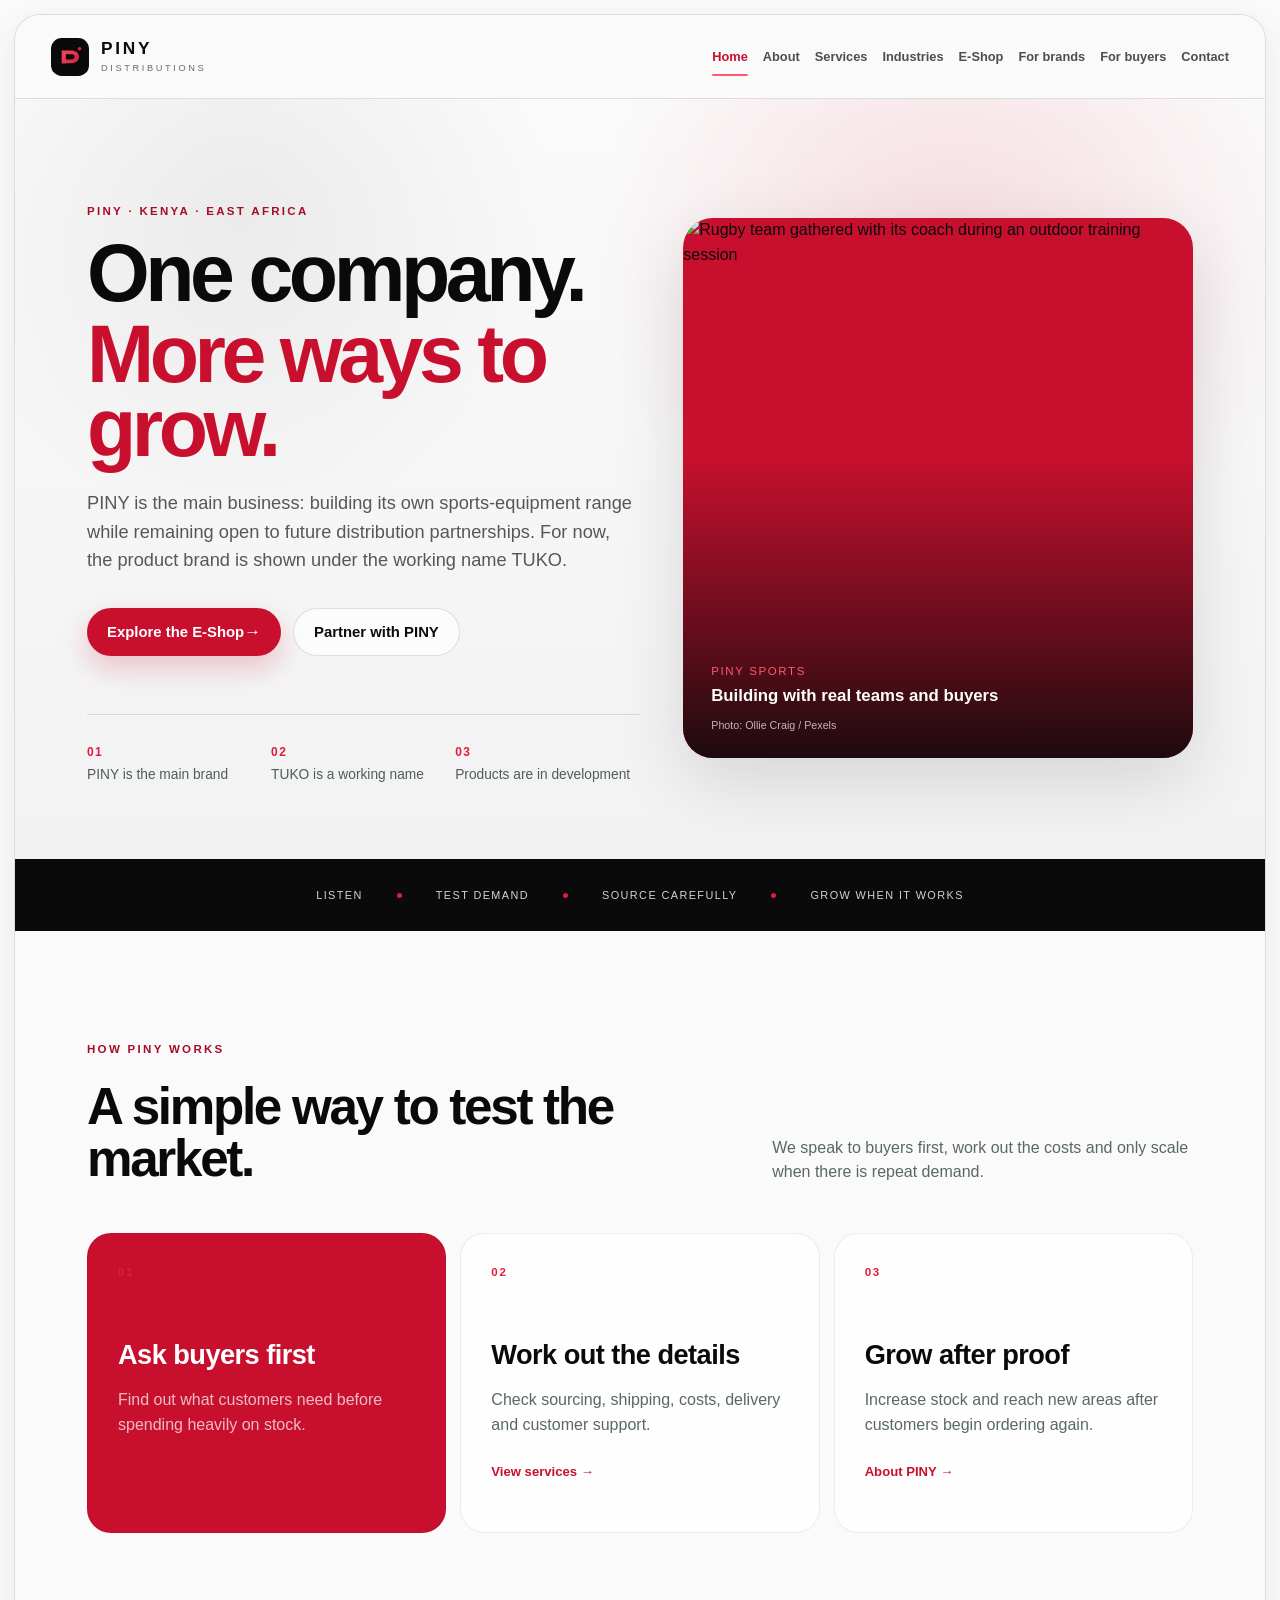
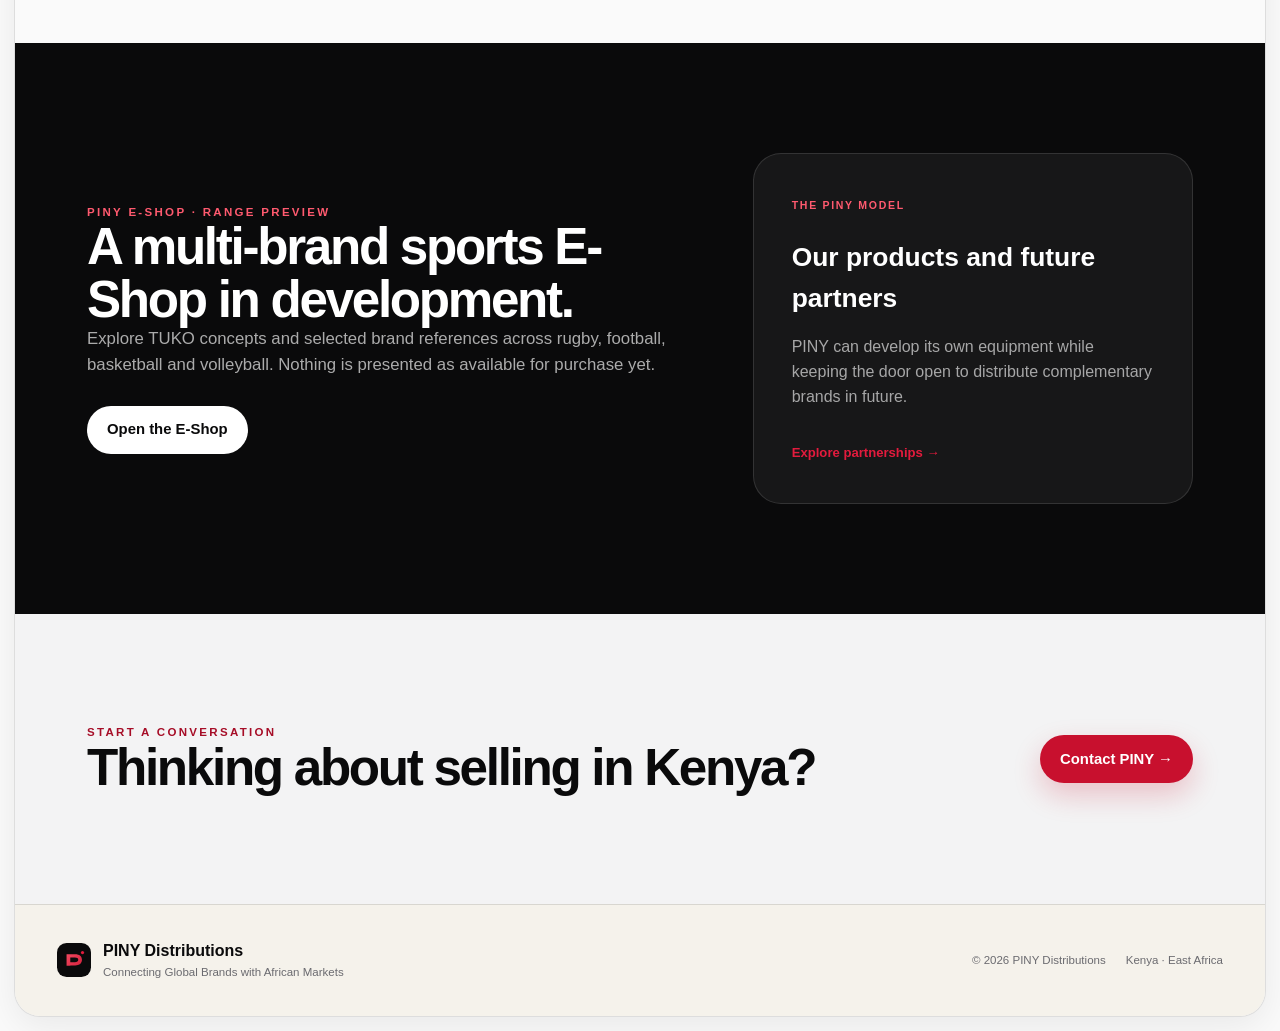
==== commit 24113dc9: "Redesign catalogue as multi-brand PINY E-Shop" ====
--- a/index.html
+++ b/index.html
@@ -30,7 +30,7 @@
       <a href="about.html">About</a>
       <a href="services.html">Services</a>
       <a href="industries.html">Industries</a>
-      <a href="catalogue.html">Catalogue</a>
+      <a href="catalogue.html">E-Shop</a>
       <a href="brands.html">For brands</a>
       <a href="buyers.html">For buyers</a>
       <a href="contact.html">Contact</a>
@@ -43,7 +43,7 @@
         <h1>One company.<span>More ways to grow.</span></h1>
         <p class="hero-lede">PINY is the main business: building its own sports-equipment range while remaining open to future distribution partnerships. For now, the product brand is shown under the working name TUKO.</p>
         <div class="hero-actions">
-          <a class="btn btn-primary" href="catalogue.html">Preview the TUKO range <b>→</b></a>
+          <a class="btn btn-primary" href="catalogue.html">Explore the E-Shop <b>→</b></a>
           <a class="btn btn-secondary" href="brands.html">Partner with PINY</a>
         </div>
         <div class="hero-proof" aria-label="PINY principles">
@@ -69,7 +69,7 @@
     </section>
     <section class="section current-focus-section">
       <div class="split-feature">
-        <div><div class="section-label light">TUKO · working product name</div><h2>A sports e-shop preview, not a live shop.</h2><p>Explore concept ranges for rugby, football, basketball, volleyball, athletics, boxing and netball. Nothing is presented as available for purchase yet.</p><a class="btn btn-light" href="catalogue.html">Open the shop preview</a></div>
+        <div><div class="section-label light">PINY E-Shop · range preview</div><h2>A multi-brand sports E-Shop in development.</h2><p>Explore TUKO concepts and selected brand references across rugby, football, basketball and volleyball. Nothing is presented as available for purchase yet.</p><a class="btn btn-light" href="catalogue.html">Open the E-Shop</a></div>
         <div class="future-panel"><span>THE PINY MODEL</span><h3>Our products and future partners</h3><p>PINY can develop its own equipment while keeping the door open to distribute complementary brands in future.</p><a href="brands.html">Explore partnerships →</a></div>
       </div>
     </section>
--- a/styles.css
+++ b/styles.css
@@ -911,3 +911,60 @@
 @media(max-width:980px){.sports-catalogue-hero{grid-template-columns:1fr}.tuko-brand-preview{min-height:320px}}
 @media(max-width:820px){.catalogue-toolbar,.range-request,.dialog-layout{grid-template-columns:1fr}.range-request{align-items:start}.dialog-gallery{padding:20px}.dialog-copy{padding:34px 28px 36px}.product-dialog{overflow-y:auto}.marketplace-disclaimer,.catalogue-search-wrap{grid-template-columns:1fr}.marketplace-disclaimer strong{white-space:normal}}
 @media(max-width:620px){.catalogue-stats{gap:18px;justify-content:space-between}.catalogue-stats div{display:grid;gap:0}.catalogue-stats strong{font-size:1.8rem}.catalogue-stats span{font-size:.6rem}.catalogue-results{align-items:flex-start;flex-direction:column}.sports-product-grid{grid-template-columns:1fr}.sports-catalogue{padding-left:18px;padding-right:18px}.sport-filters,.brand-filters{margin-right:-18px}.filter-group{grid-template-columns:1fr}.sports-product-copy ul{min-height:0}.range-request{padding-left:24px;padding-right:24px}.dialog-copy h2{font-size:2.35rem}}
+
+/* --- PINY E-Shop --- */
+.eshop-hero{padding-top:72px;padding-bottom:60px;grid-template-columns:minmax(0,1fr) minmax(380px,.86fr);gap:44px;background:radial-gradient(circle at 88% 8%,rgba(227,27,61,.18),transparent 30%),linear-gradient(145deg,#f8f8f8,#e9e9eb)}
+.eshop-hero h1{font-size:clamp(3.2rem,5.6vw,5.8rem)}
+.eshop-hero h1 span{color:var(--forest)}
+.eshop-visual{overflow:hidden;border-radius:28px;background:#09090b;box-shadow:0 28px 70px rgba(10,10,11,.22)}
+.eshop-visual-logo{min-height:142px;padding:22px 26px;display:flex;align-items:center;justify-content:space-between;gap:22px;background:radial-gradient(circle at 78% 10%,rgba(227,27,61,.24),transparent 44%)}
+.eshop-visual-logo span{max-width:100px;color:rgba(255,255,255,.52);font-size:.62rem;font-weight:800;letter-spacing:.14em;text-transform:uppercase}
+.eshop-visual-logo img{width:min(250px,65%);height:94px;object-fit:contain}
+.eshop-ball-grid{display:grid;grid-template-columns:repeat(4,1fr);gap:2px;background:#19191c}
+.eshop-ball-grid figure{position:relative;margin:0;aspect-ratio:.82/1;overflow:hidden;background:#eee}
+.eshop-ball-grid img{width:100%;height:100%;object-fit:cover;transition:transform .3s ease}
+.eshop-ball-grid figure:hover img{transform:scale(1.05)}
+.eshop-ball-grid figcaption{position:absolute;left:7px;bottom:7px;padding:5px 7px;border-radius:999px;background:rgba(10,10,11,.82);color:#fff;font-size:.52rem;font-weight:800;letter-spacing:.06em;text-transform:uppercase}
+.sports-catalogue{padding-top:62px}
+.category-filter-group{display:block;margin-top:30px}
+.category-filter-group>span{display:block;margin-bottom:10px}
+.category-filter-group .sport-filters{display:grid;grid-template-columns:repeat(5,minmax(0,1fr));gap:10px;overflow:visible}
+.category-filter-group .sport-filter{position:relative;min-height:172px;padding:0;overflow:hidden;border-radius:20px;border-color:transparent;background:#111;color:#fff;text-align:left}
+.category-filter-group .sport-filter img{position:absolute;inset:0;width:100%;height:100%;object-fit:cover;opacity:.64;transition:transform .3s ease,opacity .3s ease}
+.category-filter-group .sport-filter::after{content:"";position:absolute;inset:0;background:linear-gradient(180deg,rgba(0,0,0,.02),rgba(0,0,0,.82))}
+.category-filter-group .sport-filter span,.category-filter-group .sport-filter small{position:absolute;z-index:2;left:16px}
+.category-filter-group .sport-filter span{bottom:30px;font-size:1.08rem;font-weight:850;letter-spacing:-.02em}
+.category-filter-group .sport-filter small{bottom:13px;color:rgba(255,255,255,.68);font-size:.62rem;letter-spacing:.08em;text-transform:uppercase}
+.category-filter-group .sport-filter:hover,.category-filter-group .sport-filter.active{border-color:var(--mint);background:#111;color:#fff;box-shadow:0 0 0 2px rgba(227,27,61,.16)}
+.category-filter-group .sport-filter:hover img,.category-filter-group .sport-filter.active img{opacity:.9;transform:scale(1.035)}
+.catalogue-search-wrap{margin-top:18px}
+.brand-filter{padding:9px 15px}
+.sports-product-grid{scroll-margin-top:24px}
+.sports-product-card{display:flex;flex-direction:column;transition:transform .25s ease,box-shadow .25s ease}
+.sports-product-card:hover{transform:translateY(-3px);box-shadow:0 18px 42px rgba(10,10,11,.11)}
+.sports-product-copy{display:flex;flex:1;flex-direction:column}
+.sports-product-copy .product-actions{margin-top:auto}
+.featured-shop-card{grid-column:span 2}
+.featured-shop-card .product-main-view{aspect-ratio:1.7/1}
+.product-main-view{position:relative}
+.product-imprint{position:absolute;z-index:2;left:50%;top:55%;width:34%;transform:translate(-50%,-50%) rotate(-5deg);filter:drop-shadow(0 2px 2px rgba(0,0,0,.18));pointer-events:none}
+.product-imprint img{display:block;width:100%;height:auto;object-fit:contain}
+.dialog-image-wrap{position:relative}
+.dialog-imprint{width:35%;top:57%}
+.manufacturer-link{display:block;margin:-10px 0 22px;color:var(--forest);font-size:.78rem;font-weight:800;text-decoration:underline;text-underline-offset:3px}
+.dialog-copy .manufacturer-link+.btn{display:inline-flex}
+
+@media(max-width:1120px){
+  .eshop-hero{grid-template-columns:1fr}.eshop-visual{max-width:800px}
+  .category-filter-group .sport-filters{grid-template-columns:repeat(3,1fr)}
+}
+@media(max-width:820px){
+  .category-filter-group .sport-filters{grid-template-columns:repeat(2,1fr)}
+  .featured-shop-card{grid-column:auto}.featured-shop-card .product-main-view{aspect-ratio:1.18/1}
+}
+@media(max-width:620px){
+  .eshop-hero{padding:48px 22px 42px}.eshop-visual-logo{min-height:118px;padding:17px}.eshop-visual-logo img{height:78px}
+  .eshop-ball-grid{grid-template-columns:repeat(2,1fr)}.eshop-ball-grid figure{aspect-ratio:1.3/1}
+  .category-filter-group .sport-filters{display:flex;margin-right:-18px;overflow-x:auto}.category-filter-group .sport-filter{flex:0 0 165px;min-height:145px}
+  .product-imprint{width:38%}
+}
